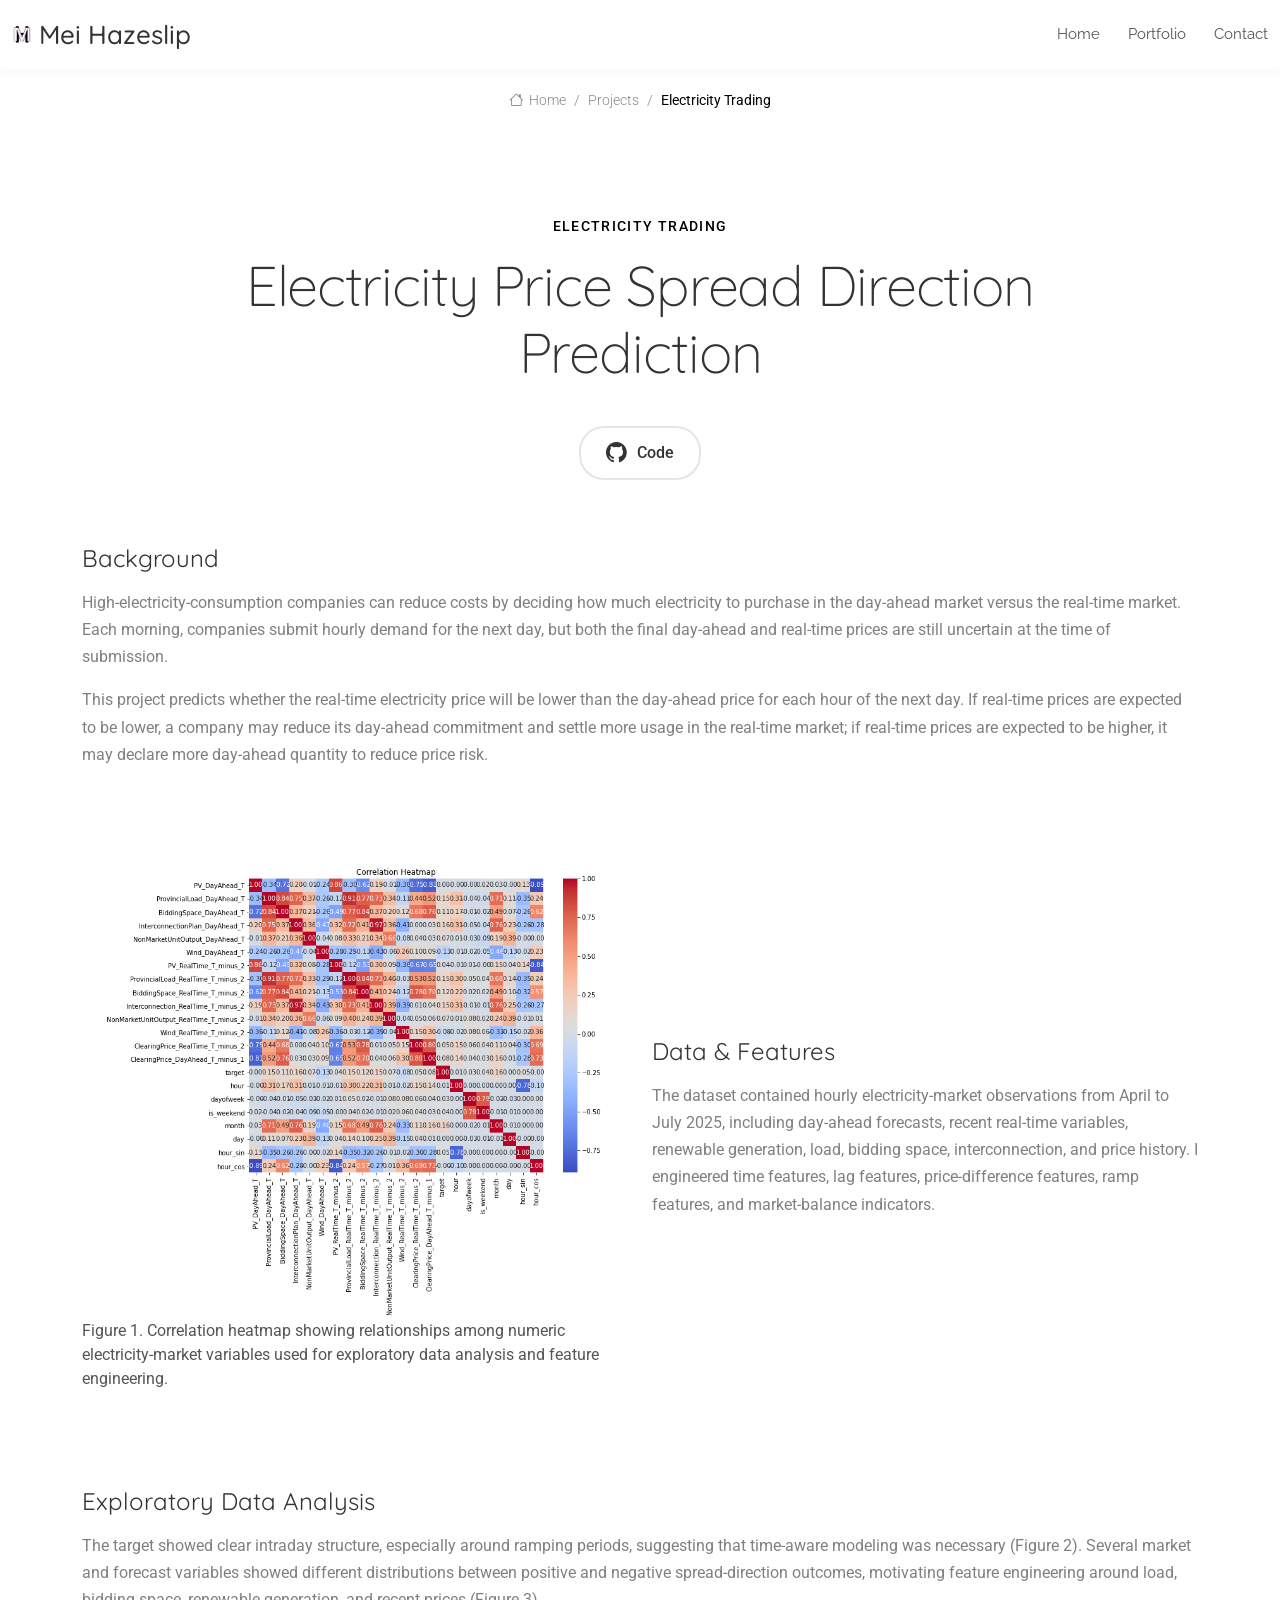
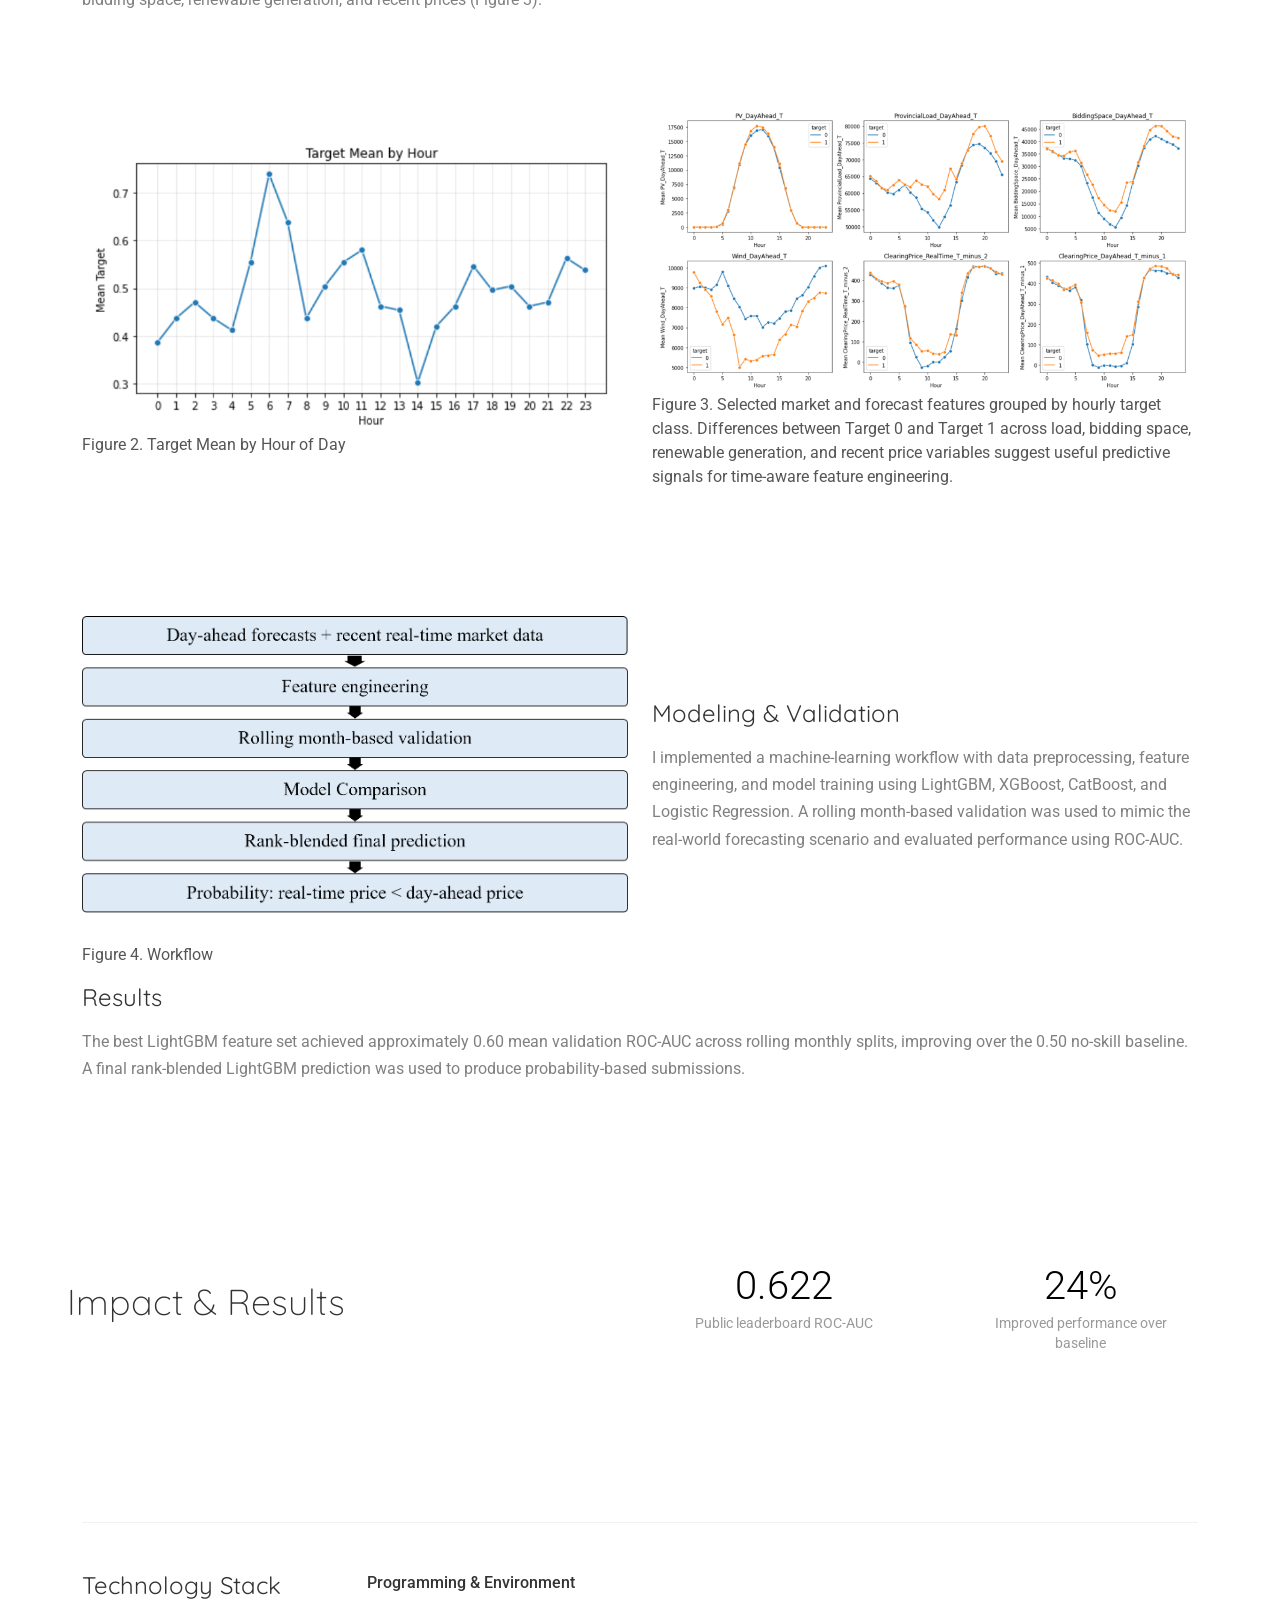
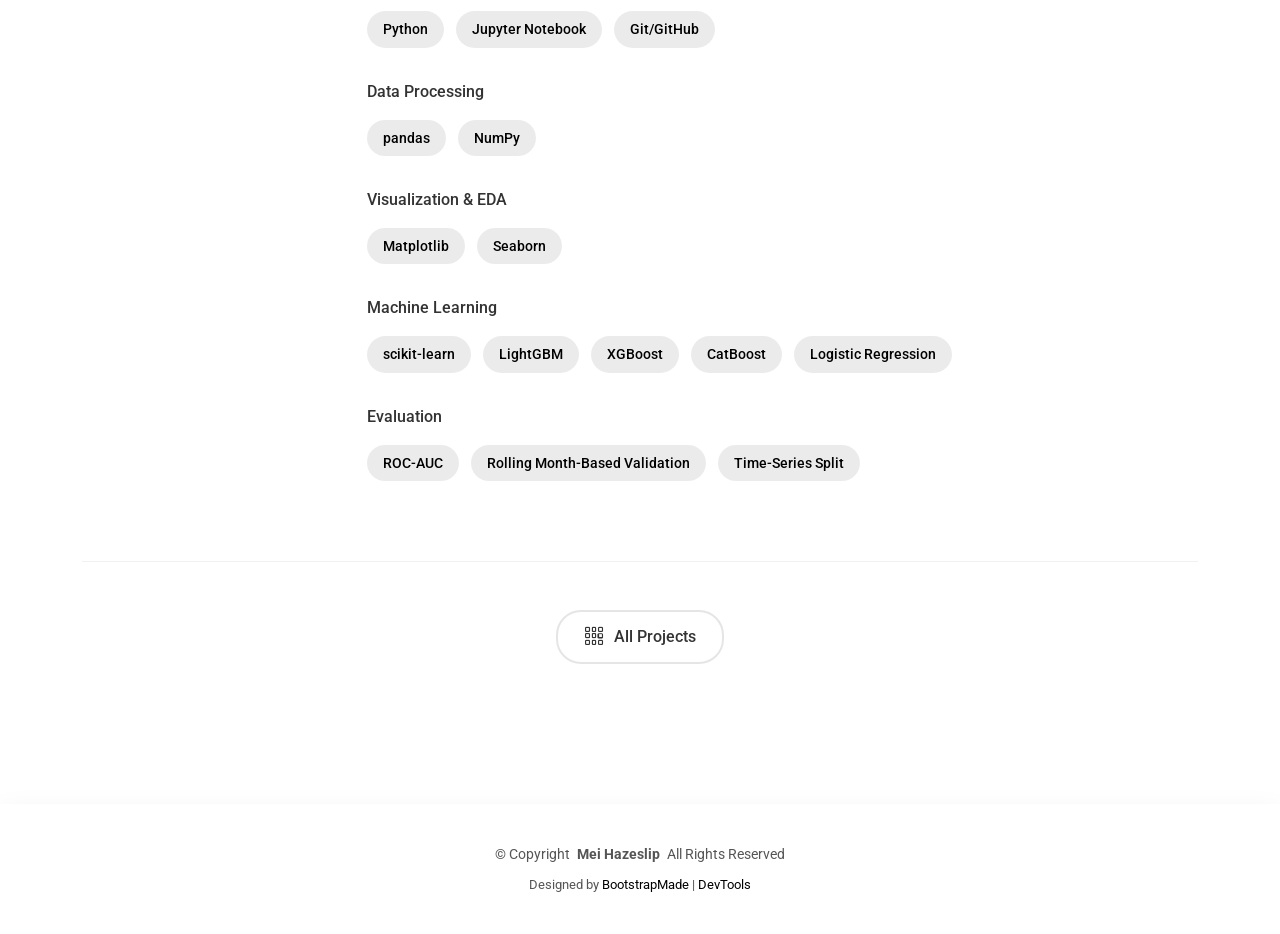
==== electricity-trading.html @ 18f5cfd8 "all projects center" ====
<!DOCTYPE html>
<html lang="en">

<head>
  <meta charset="utf-8">
  <meta content="width=device-width, initial-scale=1.0" name="viewport">
  <title>Portfolio Details - Mei Hazeslip</title>
  <meta name="description" content="">
  <meta name="keywords" content="">

  <!-- Favicons -->
  <link href="assets/img/favicon-mei.png" rel="icon">
  <link href="assets/img/favicon-mei.png" rel="apple-touch-icon">

  <!-- Fonts -->
  <link href="https://fonts.googleapis.com" rel="preconnect">
  <link href="https://fonts.gstatic.com" rel="preconnect" crossorigin>
  <link href="https://fonts.googleapis.com/css2?family=Roboto:ital,wght@0,100;0,300;0,400;0,500;0,700;0,900;1,100;1,300;1,400;1,500;1,700;1,900&family=Raleway:ital,wght@0,100;0,200;0,300;0,400;0,500;0,600;0,700;0,800;0,900;1,100;1,200;1,300;1,400;1,500;1,600;1,700;1,800;1,900&family=Quicksand:wght@300;400;500;600;700&display=swap" rel="stylesheet">

  <!-- Vendor CSS Files -->
  <link href="assets/vendor/bootstrap/css/bootstrap.min.css" rel="stylesheet">
  <link href="assets/vendor/bootstrap-icons/bootstrap-icons.css" rel="stylesheet">
  <link href="assets/vendor/aos/aos.css" rel="stylesheet">
  <link href="assets/vendor/glightbox/css/glightbox.min.css" rel="stylesheet">
  <link href="assets/vendor/swiper/swiper-bundle.min.css" rel="stylesheet">

  <!-- Main CSS File -->
  <link href="assets/css/main.css" rel="stylesheet">

  <!-- =======================================================
  * Template Name: MinimalFolio
  * Template URL: https://bootstrapmade.com/minimalfolio-bootstrap-portfolio-template/
  * Updated: Aug 05 2025 with Bootstrap v5.3.7
  * Author: BootstrapMade.com
  * License: https://bootstrapmade.com/license/
  ======================================================== -->
</head>

<body class="portfolio-details-page">
  <header id="header" class="header d-flex align-items-center">
    <div class="container-fluid position-relative d-flex align-items-center justify-content-between">

      <a href="index.html" class="logo d-flex align-items-center">
        <!-- Uncomment the line below if you also wish to use an image logo -->
        <img src="assets/img/favicon-mei.png" alt="">
        <h1 class="sitename">Mei Hazeslip</h1>
      </a>

      <nav id="navmenu" class="navmenu">
        <ul>
          <li><a href="/">Home</a></li>
          <li><a href="/#portfolio">Portfolio</a></li>
          <li><a href="/#contact">Contact</a></li>
        </ul>
        <i class="mobile-nav-toggle d-xl-none bi bi-list"></i>
      </nav>

    </div>
  </header>

  <main class="main">

    <!-- Page Title -->
    <div class="page-title">
      <div class="breadcrumbs">
        <nav aria-label="breadcrumb">
          <ol class="breadcrumb">
            <li class="breadcrumb-item"><a href="/"><i class="bi bi-house"></i> Home</a></li>
            <li class="breadcrumb-item"><a href="/#portfolio">Projects</a></li>
            <li class="breadcrumb-item active current">Electricity Trading</li>
          </ol>
        </nav>
      </div>

    </div><!-- End Page Title -->

    <!-- Portfolio Details Section -->
    <section id="portfolio-details" class="portfolio-details section">

      <div class="container" data-aos="fade-up" data-aos-delay="100">

        <div class="project-hero">
          <div class="hero-content" data-aos="fade-up">
            <div class="project-category">Electricity Trading</div>
            <h1 class="project-title">Electricity Price Spread Direction Prediction</h1>
          </div>
        </div>


        <div class="top-project-actions" data-aos="fade-up" data-aos-delay="100">
          <a href="https://github.com/mei-hazeslip/Electricity-Price-Spread-Direction-Prediction"
            class="project-button code-link"
            target="_blank"
            rel="noopener noreferrer">
            <i class="bi bi-github"></i>
            <span>Code</span>
          </a>
        </div>

        <div class="content-section">
          <div class="row">
            <div class="col-12">
              <div class="project-overview" data-aos="fade-up">
                <div class="challenge-solution background-full-width">
                  <div class="challenge-block" data-aos="fade-up" data-aos-delay="100">
                    <h3>Background</h3>
                    <p>High-electricity-consumption companies can reduce costs by deciding how much electricity to purchase in the day-ahead market versus the real-time market. Each morning, companies submit hourly demand for the next day, but both the final day-ahead and real-time prices are still uncertain at the time of submission.</p>
                    <p>This project predicts whether the real-time electricity price will be lower than the day-ahead price for each hour of the next day. If real-time prices are expected to be lower, a company may reduce its day-ahead commitment and settle more usage in the real-time market; if real-time prices are expected to be higher, it may declare more day-ahead quantity to reduce price risk.</p>
                  </div>
                </div>
              </div>
            </div>
          </div>
        </div>

        <div class="content-section data-section" data-aos="fade-up" data-aos-delay="100">
          <div class="row align-items-center">

            <div class="col-lg-6">
              <figure class="data-figure">
                <img src="assets/img/projects/electricity_correlation.png" alt="Electricity market dataset overview" class="img-fluid">
                <figcaption>
                    Figure 1. Correlation heatmap showing relationships among numeric electricity-market variables used for exploratory data analysis and feature engineering.
                </figcaption>
              </figure>
            </div>

            <div class="col-lg-6">
              <div class="data-text">
                <h3>Data & Features</h3>
                  <p>
                    The dataset contained hourly electricity-market observations from April to July 2025, including day-ahead forecasts, recent real-time variables, renewable generation, load, bidding space, interconnection, and price history. I engineered time features, lag features, price-difference features, ramp features, and market-balance indicators.
                  </p>
              </div>
            </div>
          </div>
        </div>


        <div class="content-section">
          <div class="row">
            <div class="col-12">
              <div class="project-overview" data-aos="fade-up">
                <div class="challenge-solution background-full-width">

                <div class="section-text" data-aos="fade-up" data-aos-delay="100">
                  <h3>Exploratory Data Analysis</h3>
                  <p>
                    The target showed clear intraday structure, especially around ramping periods, suggesting that time-aware modeling was necessary (Figure 2).
                    Several market and forecast variables showed different distributions between positive and negative spread-direction outcomes, motivating feature engineering around load, bidding space, renewable generation, and recent prices (Figure 3).
                  </p>
                </div>
                </div>
              </div>
            </div>
          </div>
        </div>

        <div class="content-section data-section" data-aos="fade-up" data-aos-delay="100">
          <div class="row align-items-center">
            <div class="col-lg-6">
              <figure class="data-figure">
                <img src="assets/img/projects/electricity_target-mean-by-hour.png" alt="Figure 2: Target Mean by Hour of Day" class="img-fluid">
                <figcaption>
                  Figure 2. Target Mean by Hour of Day                
                </figcaption>
              </figure>
            </div>
            <div class="col-lg-6">
              <figure class="data-figure">
                <img src="assets/img/projects/electricity_diff-feature.png" alt="Figure 3: Difference Features by Hour of Day" class="img-fluid">
                <figcaption>
                  Figure 3. Selected market and forecast features grouped by hourly target class. 
                  Differences between Target 0 and Target 1 across load, bidding space, renewable generation, and recent price variables 
                  suggest useful predictive signals for time-aware feature engineering.             
                </figcaption>
              </figure>
            </div>
          </div>
        </div>


        <div class="content-section data-section" data-aos="fade-up" data-aos-delay="100">
          <div class="row align-items-center">
            <div class="col-lg-6">
              <figure class="data-figure">
                <img src="assets/img/projects/electricity_workflow.png" alt="Figure 4: Workflow" class="img-fluid">
                <figcaption>
                  Figure 4. Workflow           
                </figcaption>
              </figure>
            </div>
            <div class="col-lg-6">
              <div class="data-text">
                <h3>Modeling & Validation</h3>
                  <p>
                    I implemented a machine-learning workflow with data preprocessing, feature engineering, and model training using LightGBM, XGBoost, CatBoost, and Logistic Regression. 
                    A rolling month-based validation was used to mimic the real-world forecasting scenario and evaluated performance using ROC-AUC.
                  </p>
            </div>
          </div>
        </div>

        <div class="content-section">
          <div class="row">
            <div class="col-12">
              <div class="project-overview" data-aos="fade-up">
                <div class="challenge-solution background-full-width">

                <div class="section-text" data-aos="fade-up" data-aos-delay="100">
                  <h3>Results</h3>
                  <p>
                    The best LightGBM feature set achieved approximately 0.60 mean validation ROC-AUC across rolling monthly splits, improving over the 0.50 no-skill baseline. A final rank-blended LightGBM prediction was used to produce probability-based submissions.
                  </p>
                </div>
                </div>
              </div>
            </div>
          </div>
        </div>
        

        
        <div class="metrics-showcase" data-aos="fade-up" data-aos-delay="100">
          <div class="row align-items-center">
            <div class="col-lg-6">
              <div class="metrics-content">
                <h3>Impact &amp; Results</h3>
              </div>
            </div>
            <div class="col-lg-6">
              <div class="metrics-grid">
                <div class="metric-item" data-aos="fade-up" data-aos-delay="200">
                  <div class="metric-number">0.622</div>
                  <div class="metric-label">Public leaderboard ROC-AUC</div>
                </div>
                <div class="metric-item" data-aos="fade-up" data-aos-delay="250">
                  <div class="metric-number">24%</div>
                  <div class="metric-label">Improved performance over baseline</div>
                </div>
              </div>
            </div>
          </div>
        </div>


        <div class="technology-stack" data-aos="fade-up" data-aos-delay="100">
          <div class="row">
            <div class="col-lg-3">
              <h3>Technology Stack</h3>
            </div>
            <div class="col-lg-9">
              <div class="tech-categories">
                <div class="tech-category" data-aos="fade-up" data-aos-delay="150">
                  <div class="category-title">Programming & Environment</div>
                  <div class="tech-list">
                    <span class="tech-item">Python</span>
                    <span class="tech-item">Jupyter Notebook</span>
                    <span class="tech-item">Git/GitHub</span>
                  </div>
                </div>
                <div class="tech-category" data-aos="fade-up" data-aos-delay="200">
                  <div class="category-title">Data Processing</div>
                  <div class="tech-list">
                    <span class="tech-item">pandas</span>
                    <span class="tech-item">NumPy</span>
                  </div>
                </div>
                <div class="tech-category" data-aos="fade-up" data-aos-delay="250">
                  <div class="category-title">Visualization & EDA</div>
                  <div class="tech-list">
                    <span class="tech-item">Matplotlib</span>
                    <span class="tech-item">Seaborn</span>
                  </div>
                </div>
                <div class="tech-category" data-aos="fade-up" data-aos-delay="250">
                  <div class="category-title">Machine Learning</div>
                  <div class="tech-list">
                    <span class="tech-item">scikit-learn</span>
                    <span class="tech-item">LightGBM</span>
                    <span class="tech-item">XGBoost</span>
                    <span class="tech-item">CatBoost</span>
                    <span class="tech-item">Logistic Regression</span>
                  </div>
                </div>
                <div class="tech-category" data-aos="fade-up" data-aos-delay="250">
                  <div class="category-title">Evaluation</div>
                  <div class="tech-list">
                    <span class="tech-item">ROC-AUC</span>
                    <span class="tech-item">Rolling Month-Based Validation</span>
                    <span class="tech-item">Time-Series Split</span>
                  </div>
                </div>
              </div>
            </div>
          </div>
        </div>

        <div class="project-footer" data-aos="fade-up" data-aos-delay="200">
          <div class="footer-navigation project-action-links">

            <a href="/#portfolio" class="project-button all-projects">
              <i class="bi bi-grid-3x3-gap"></i>
              <span>All Projects</span>
            </a>

          </div>
        </div>


    </section><!-- /Portfolio Details Section -->

  </main>

  <footer id="footer" class="footer">

    <div class="container">
      <div class="copyright text-center ">
        <p>© <span>Copyright</span> <strong class="px-1 sitename">Mei Hazeslip</strong> <span>All Rights Reserved</span></p>
      </div>
      <div class="credits">
        <!-- All the links in the footer should remain intact. -->
        <!-- You can delete the links only if you've purchased the pro version. -->
        <!-- Licensing information: https://bootstrapmade.com/license/ -->
        <!-- Purchase the pro version with working PHP/AJAX contact form: [buy-url] -->
        Designed by <a href="https://bootstrapmade.com/">BootstrapMade</a> | <a href="https://bootstrapmade.com/tools/">DevTools</a>
      </div>
    </div>

  </footer>

  <!-- Scroll Top -->
  <a href="#" id="scroll-top" class="scroll-top d-flex align-items-center justify-content-center"><i class="bi bi-arrow-up-short"></i></a>

  <!-- Preloader -->
  <div id="preloader">
    <div></div>
    <div></div>
    <div></div>
    <div></div>
  </div>

  <!-- Vendor JS Files -->
  <script src="assets/vendor/bootstrap/js/bootstrap.bundle.min.js"></script>
  <script src="assets/vendor/php-email-form/validate.js"></script>
  <script src="assets/vendor/aos/aos.js"></script>
  <script src="assets/vendor/typed.js/typed.umd.js"></script>
  <script src="assets/vendor/waypoints/noframework.waypoints.js"></script>
  <script src="assets/vendor/imagesloaded/imagesloaded.pkgd.min.js"></script>
  <script src="assets/vendor/isotope-layout/isotope.pkgd.min.js"></script>
  <script src="assets/vendor/glightbox/js/glightbox.min.js"></script>
  <script src="assets/vendor/swiper/swiper-bundle.min.js"></script>

  <!-- Main JS File -->
  <script src="assets/js/main.js"></script>

</body>

</html>
---- assets/css/main.css ----
/**
* Template Name: MinimalFolio
* Template URL: https://bootstrapmade.com/minimalfolio-bootstrap-portfolio-template/
* Updated: Aug 05 2025 with Bootstrap v5.3.7
* Author: BootstrapMade.com
* License: https://bootstrapmade.com/license/
*/

/*--------------------------------------------------------------
# Font & Color Variables
# Help: https://bootstrapmade.com/color-system/
--------------------------------------------------------------*/
/* Fonts */
:root {
  --default-font: "Roboto",  system-ui, -apple-system, "Segoe UI", Roboto, "Helvetica Neue", Arial, "Noto Sans", "Liberation Sans", sans-serif, "Apple Color Emoji", "Segoe UI Emoji", "Segoe UI Symbol", "Noto Color Emoji";
  --heading-font: "Quicksand",  sans-serif;
  --nav-font: "Raleway",  sans-serif;
}

/* Global Colors - The following color variables are used throughout the website. Updating them here will change the color scheme of the entire website */
:root { 
  --background-color: #ffffff; /* Background color for the entire website, including individual sections */
  --default-color: #555555; /* Default color used for the majority of the text content across the entire website */
  --heading-color: #333333; /* Color for headings, subheadings and title throughout the website */
  --accent-color: #000000; /* Accent color that represents your brand on the website. It's used for buttons, links, and other elements that need to stand out */
  --surface-color: #ffffff; /* The surface color is used as a background of boxed elements within sections, such as cards, icon boxes, or other elements that require a visual separation from the global background. */
  --contrast-color: #ffffff; /* Contrast color for text, ensuring readability against backgrounds of accent, heading, or default colors. */
}

/* Nav Menu Colors - The following color variables are used specifically for the navigation menu. They are separate from the global colors to allow for more customization options */
:root {
  --nav-color: #555555;  /* The default color of the main navmenu links */
  --nav-hover-color: #000000; /* Applied to main navmenu links when they are hovered over or active */
  --nav-mobile-background-color: #fafafa; /* Used as the background color for mobile navigation menu */
  --nav-dropdown-background-color: #ffffff; /* Used as the background color for dropdown items that appear when hovering over primary navigation items */
  --nav-dropdown-color: #8f8f8f; /* Used for navigation links of the dropdown items in the navigation menu. */
  --nav-dropdown-hover-color: #000000; /* Similar to --nav-hover-color, this color is applied to dropdown navigation links when they are hovered over. */
}

/* Color Presets - These classes override global colors when applied to any section or element, providing reuse of the sam color scheme. */

.light-background {
  --background-color: #fafafa;
  --surface-color: #ffffff;
}

.dark-background {
  --background-color: #060606;
  --default-color: #ffffff;
  --heading-color: #ffffff;
  --surface-color: #252525;
  --contrast-color: #ffffff;
}

/* Smooth scroll */
:root {
  scroll-behavior: smooth;
}

/*--------------------------------------------------------------
# General Styling & Shared Classes
--------------------------------------------------------------*/
body {
  color: var(--default-color);
  background-color: var(--background-color);
  font-family: var(--default-font);
}

a {
  color: var(--accent-color);
  text-decoration: none;
  transition: 0.3s;
}

a:hover {
  color: color-mix(in srgb, var(--accent-color), transparent 25%);
  text-decoration: none;
}

h1,
h2,
h3,
h4,
h5,
h6 {
  color: var(--heading-color);
  font-family: var(--heading-font);
}

/* PHP Email Form Messages
------------------------------*/
.php-email-form .error-message {
  display: none;
  background: #df1529;
  color: #ffffff;
  text-align: left;
  padding: 15px;
  margin-bottom: 24px;
  font-weight: 600;
}

.php-email-form .sent-message {
  display: none;
  color: #ffffff;
  background: #059652;
  text-align: center;
  padding: 15px;
  margin-bottom: 24px;
  font-weight: 600;
}

.php-email-form .loading {
  display: none;
  background: var(--surface-color);
  text-align: center;
  padding: 15px;
  margin-bottom: 24px;
}

.php-email-form .loading:before {
  content: "";
  display: inline-block;
  border-radius: 50%;
  width: 24px;
  height: 24px;
  margin: 0 10px -6px 0;
  border: 3px solid var(--accent-color);
  border-top-color: var(--surface-color);
  animation: php-email-form-loading 1s linear infinite;
}

@keyframes php-email-form-loading {
  0% {
    transform: rotate(0deg);
  }

  100% {
    transform: rotate(360deg);
  }
}

/*--------------------------------------------------------------
# Global Header
--------------------------------------------------------------*/
.header {
  --background-color: #ffffff;
  color: var(--default-color);
  background-color: var(--background-color);
  padding: 15px 0;
  transition: all 0.5s;
  z-index: 997;

  position: fixed !important;
  top: 0;
  left: 0;
  width: 100%;
  box-shadow: 0 2px 12px rgba(0, 0, 0, 0.04);
}


.header .logo {
  line-height: 1;
}

.header .logo img {
  max-height: 32px;
  margin-right: 8px;
}

.header .logo h1 {
  font-size: 26px;
  margin: 0;
  font-weight: 500;
  color: var(--heading-color);
}

/*--------------------------------------------------------------
# Navigation Menu
--------------------------------------------------------------*/
.header .container-fluid {
  display: flex;
  align-items: center;
  justify-content: space-between;
}

.mobile-nav-toggle {
  display: none;
}

.navmenu {
  position: static;
  width: auto;
  overflow: visible;
  margin-left: auto;
  display: flex;
  align-items: center;
}

.navmenu ul {
  display: flex;
  flex-direction: row;
  align-items: center;
  gap: 28px;
  list-style: none;
  margin: 0;
  padding: 0;
  overflow: visible;
}

.navmenu li {
  position: static;
}

.navmenu a,
.navmenu a:focus {
  color: var(--nav-color);
  padding: 8px 0;
  font-family: var(--nav-font);
  font-size: 15px;
  font-weight: 400;
  display: inline-block;
  white-space: nowrap;
  transition: 0.3s;
}

.navmenu a:hover,
.navmenu .active,
.navmenu .active:focus {
  color: var(--nav-hover-color);
}

.navmenu .dropdown ul {
  display: none;
}

.mobile-nav-active {
  overflow: visible;
}

.mobile-nav-active .navmenu {
  position: static;
  right: auto;
  background: transparent;
}

/*--------------------------------------------------------------
# Global Footer
--------------------------------------------------------------*/
.footer {
  color: var(--default-color);
  background-color: var(--background-color);
  font-size: 14px;
  padding: 40px 0;
  position: relative;
  box-shadow: 0 5px 25px rgba(0, 0, 0, 0.05);
}

.footer .copyright p {
  margin-bottom: 0;
}

.footer .social-links {
  margin-top: 20px;
}

.footer .social-links a {
  display: flex;
  align-items: center;
  justify-content: center;
  width: 40px;
  height: 40px;
  border-radius: 50%;
  border: 1px solid color-mix(in srgb, var(--default-color), transparent 50%);
  font-size: 16px;
  color: color-mix(in srgb, var(--default-color), transparent 50%);
  margin: 0 5px;
  transition: 0.3s;
}

.footer .social-links a:hover {
  color: var(--accent-color);
  border-color: var(--accent-color);
}

.footer .credits {
  margin-top: 10px;
  font-size: 13px;
  text-align: center;
}

/*--------------------------------------------------------------
# Preloader
--------------------------------------------------------------*/
#preloader {
  position: fixed;
  inset: 0;
  z-index: 9999;
  overflow: hidden;
  background-color: var(--background-color);
  transition: all 0.6s ease-out;
  width: 100%;
  height: 100vh;
  display: flex;
  align-items: center;
  justify-content: center;
}

#preloader div {
  width: 13px;
  height: 13px;
  background-color: var(--accent-color);
  border-radius: 50%;
  animation-timing-function: cubic-bezier(0, 1, 1, 0);
  position: absolute;
  left: 50%;
}

#preloader div:nth-child(1) {
  left: calc(50% + 8px);
  animation: animate-preloader-1 0.6s infinite;
}

#preloader div:nth-child(2) {
  left: calc(50% + 8px);
  animation: animate-preloader-2 0.6s infinite;
}

#preloader div:nth-child(3) {
  left: calc(50% + 32px);
  animation: animate-preloader-2 0.6s infinite;
}

#preloader div:nth-child(4) {
  left: calc(50% + 56px);
  animation: animate-preloader-3 0.6s infinite;
}

@keyframes animate-preloader-1 {
  0% {
    transform: scale(0);
  }

  100% {
    transform: scale(1);
  }
}

@keyframes animate-preloader-3 {
  0% {
    transform: scale(1);
  }

  100% {
    transform: scale(0);
  }
}

@keyframes animate-preloader-2 {
  0% {
    transform: translate(0, 0);
  }

  100% {
    transform: translate(24px, 0);
  }
}

/*--------------------------------------------------------------
# Scroll Top Button
--------------------------------------------------------------*/
.scroll-top {
  position: fixed;
  visibility: hidden;
  opacity: 0;
  right: 15px;
  bottom: 15px;
  z-index: 99999;
  background-color: var(--accent-color);
  width: 40px;
  height: 40px;
  border-radius: 4px;
  transition: all 0.4s;
}

.scroll-top i {
  font-size: 24px;
  color: var(--contrast-color);
  line-height: 0;
}

.scroll-top:hover {
  background-color: color-mix(in srgb, var(--accent-color), transparent 20%);
  color: var(--contrast-color);
}

.scroll-top.active {
  visibility: visible;
  opacity: 1;
}

/*--------------------------------------------------------------
# Disable aos animation delay on mobile devices
--------------------------------------------------------------*/
@media screen and (max-width: 768px) {
  [data-aos-delay] {
    transition-delay: 0 !important;
  }
}

/*--------------------------------------------------------------
# Global Page Titles & Breadcrumbs
--------------------------------------------------------------*/
.page-title {
  text-align: center;
  padding: 20px 0;
}

.page-title .breadcrumbs {
  margin-bottom: 1.5rem;
}

.page-title .breadcrumbs .breadcrumb {
  justify-content: center;
  margin: 0;
  padding: 0;
  background: none;
}

.page-title .breadcrumbs .breadcrumb .breadcrumb-item {
  font-size: 0.9rem;
  color: color-mix(in srgb, var(--default-color), transparent 30%);
}

.page-title .breadcrumbs .breadcrumb .breadcrumb-item.active {
  color: var(--accent-color);
}

.page-title .breadcrumbs .breadcrumb .breadcrumb-item a {
  color: inherit;
  text-decoration: none;
  transition: color 0.3s ease;
  font-weight: 300;
}

.page-title .breadcrumbs .breadcrumb .breadcrumb-item a:hover {
  color: var(--accent-color);
}

.page-title .breadcrumbs .breadcrumb .breadcrumb-item a i {
  font-size: 0.9rem;
  margin-right: 0.2rem;
}

.page-title .breadcrumbs .breadcrumb .breadcrumb-item+.breadcrumb-item::before {
  color: color-mix(in srgb, var(--default-color), transparent 50%);
}

.page-title .title-wrapper {
  max-width: 800px;
  margin: 0 auto;
  padding: 1rem 0;
}

.page-title .title-wrapper h1 {
  font-size: 2.5rem;
  margin-bottom: 1rem;
  font-weight: 400;
  color: var(--heading-color);
}

.page-title .title-wrapper p {
  font-size: 1.1rem;
  color: color-mix(in srgb, var(--default-color), transparent 20%);
  margin: 0;
  line-height: 1.6;
}

@media (max-width: 768px) {
  .page-title .title-wrapper h1 {
    font-size: 2rem;
  }

  .page-title .title-wrapper p {
    font-size: 1rem;
  }
}

@media (max-width: 576px) {
  .page-title .title-wrapper h1 {
    font-size: 1.75rem;
  }
}

/*--------------------------------------------------------------
# Global Sections
--------------------------------------------------------------*/
section,
.section {
  color: var(--default-color);
  background-color: var(--background-color);
  padding: 60px 0;
  overflow: clip;
}

/*--------------------------------------------------------------
# Global Section Titles
--------------------------------------------------------------*/
.section-title {
  text-align: center;
  padding-bottom: 60px;
  position: relative;
}

.section-title h2 {
  font-size: 32px;
  font-weight: 400;
  margin-bottom: 15px;
}

.section-title p {
  margin-bottom: 0;
  font-size: 14px;
  font-weight: 300;
}

/*--------------------------------------------------------------
# Hero Section
--------------------------------------------------------------*/
.hero {
  padding-top: 60px;
  min-height: 100vh;
  display: flex;
  align-items: center;
  padding-bottom: 120px;
  /* Typographic system for hero */
  /* CTAs */
  /* Meta row */
  /* Portrait block */
  /* Gentle section visual calm */
  /* Spacing rhythm */
  /* Subtle parallax simulation for large screens */
  /* Responsive refinements */
}

.hero .intro .eyebrow .dot {
  width: 8px;
  height: 8px;
  border-radius: 50%;
  background: var(--accent-color);
  flex: 0 0 auto;
}

.hero .intro .eyebrow .text {
  font-family: var(--nav-font);
  font-size: 14px;
  letter-spacing: 0.12em;
  text-transform: uppercase;
  color: color-mix(in srgb, var(--default-color), transparent 30%);
}

.hero .intro .display-heading {
  font-family: var(--heading-font);
  font-weight: 300;
  font-size: clamp(36px, 5vw, 56px);
  line-height: 1.15;
  letter-spacing: -0.02em;
  margin-bottom: 10px;
}

.hero .intro .lead {
  font-size: 18px;
  line-height: 1.8;
  color: color-mix(in srgb, var(--default-color), transparent 10%);
  max-width: 58ch;
}

.hero .btn-ghost {
  --_border: color-mix(in srgb, var(--default-color), transparent 80%);
  --_hover: color-mix(in srgb, var(--accent-color), transparent 85%);
  border: 1px solid var(--_border);
  color: var(--default-color);
  background-color: var(--surface-color);
  padding: 10px 18px;
  border-radius: 8px;
  transition: all 0.3s ease-in-out;
}

.hero .btn-ghost:hover,
.hero .btn-ghost:focus {
  border-color: var(--accent-color);
  color: var(--accent-color);
  box-shadow: 0 6px 20px color-mix(in srgb, var(--accent-color), transparent 90%);
  outline: none;
}

.hero .btn-ghost:active {
  transform: translateY(1px);
}

.hero .link-underline {
  position: relative;
  color: var(--accent-color);
  font-weight: 400;
  padding-bottom: 2px;
  transition: color 0.3s ease-in-out;
}

.hero .link-underline:after {
  content: "";
  position: absolute;
  left: 0;
  bottom: -2px;
  width: 100%;
  height: 1px;
  background: color-mix(in srgb, var(--accent-color), transparent 40%);
  transform: scaleX(0.6);
  transform-origin: left;
  transition: transform 0.3s ease-in-out, background 0.3s ease-in-out;
}

.hero .link-underline:hover,
.hero .link-underline:focus {
  color: color-mix(in srgb, var(--accent-color), transparent 10%);
  outline: none;
  border-radius: 4px;
}

.hero .link-underline:hover:after,
.hero .link-underline:focus:after {
  transform: scaleX(1);
  background: var(--accent-color);
}

.hero .meta .meta-item {
  color: color-mix(in srgb, var(--default-color), transparent 20%);
}

.hero .meta .meta-item i {
  color: var(--accent-color);
}

.hero .portrait-wrap .portrait-img {
  width: 100%;
  height: auto;
  border-radius: 10px;
  display: block;
  box-shadow: 0 20px 60px color-mix(in srgb, var(--default-color), transparent 90%);
  transform: translateZ(0);
  transition: transform 0.4s ease-in-out, box-shadow 0.4s ease-in-out;
}

.hero .portrait-wrap:hover .portrait-img {
  transform: scale(1.015);
  box-shadow: 0 28px 80px color-mix(in srgb, var(--accent-color), transparent 90%);
}

.hero .portrait-wrap .badge.note {
  position: absolute;
  right: 12px;
  bottom: 12px;
  display: inline-flex;
  align-items: center;
  gap: 8px;
  padding: 8px 12px;
  border-radius: 999px;
  background: color-mix(in srgb, var(--accent-color), var(--surface-color) 85%);
  color: var(--default-color);
  font-size: 13px;
  backdrop-filter: blur(6px);
  box-shadow: 0 10px 30px color-mix(in srgb, var(--accent-color), transparent 88%);
}

.hero .portrait-wrap .badge.note i {
  color: var(--accent-color);
}

section .hero {
  background: var(--background-color);
}

.hero .cta-group {
  gap: 16px;
}

@media (min-width: 992px) {
  .hero .portrait-wrap {
    will-change: transform;
  }
}

@media (max-width: 992px) {
  .hero .intro .lead {
    font-size: 17px;
  }

  .hero .portrait-wrap .badge.note {
    transform: scale(0.95);
  }
}

@media (max-width: 576px) {
  .hero .intro .display-heading {
    font-size: 34px;
  }

  .hero .cta-group {
    flex-direction: column;
    align-items: flex-start;
  }
}

/*--------------------------------------------------------------
# About Section
--------------------------------------------------------------*/
.about {
  /* Layout rhythm */
  --maxw: 1200px;
  --space-1: 16px;
  --space-2: 24px;
  --space-3: 40px;
  --space-4: 64px;
  --radius-s: 6px;
  --shadow-soft: 0 10px 30px color-mix(in srgb, var(--default-color), transparent 92%);
}

.about .container {
  max-width: var(--maxw);
}

.about .intro-wrap {
  margin-bottom: var(--space-4);
}

.about .intro-content .eyebrow {
  display: inline-block;
  letter-spacing: 0.12em;
  text-transform: uppercase;
  font-size: 12px;
  color: color-mix(in srgb, var(--default-color), transparent 40%);
  margin-bottom: var(--space-1);
}

.about .intro-content .headline {
  font-family: var(--heading-font);
  font-weight: 300;
  line-height: 1.2;
  font-size: clamp(28px, 4vw, 44px);
  margin: 0 0 var(--space-2) 0;
}

.about .intro-content .lead {
  font-size: 18px;
  line-height: 1.8;
  color: color-mix(in srgb, var(--default-color), transparent 10%);
  margin-bottom: var(--space-2);
}

.about .intro-content p {
  line-height: 1.8;
  margin-bottom: var(--space-2);
  color: color-mix(in srgb, var(--default-color), transparent 5%);
}

.about .intro-content .cta-group {
  display: flex;
  gap: var(--space-2);
  align-items: center;
  margin-top: var(--space-2);
}

.about .intro-content .cta-group .btn-ghost {
  display: inline-flex;
  align-items: center;
  gap: 8px;
  padding: 12px 18px;
  border-radius: var(--radius-s);
  color: var(--accent-color);
  background: color-mix(in srgb, var(--accent-color), transparent 92%);
  border: 1px solid color-mix(in srgb, var(--accent-color), transparent 70%);
  transition: 0.3s ease-in-out;
}

.about .intro-content .cta-group .btn-ghost:hover,
.about .intro-content .cta-group .btn-ghost:focus {
  color: var(--contrast-color);
  background: var(--accent-color);
  border-color: var(--accent-color);
  outline: none;
  box-shadow: 0 0 0 3px color-mix(in srgb, var(--accent-color), transparent 70%);
}

.about .intro-content .cta-group .link-underline {
  display: inline-flex;
  align-items: center;
  gap: 8px;
  position: relative;
  color: var(--accent-color);
  padding-bottom: 4px;
  transition: 0.3s ease-in-out;
}

.about .intro-content .cta-group .link-underline::after {
  content: "";
  position: absolute;
  left: 0;
  right: 0;
  bottom: 0;
  height: 1px;
  background: color-mix(in srgb, var(--accent-color), transparent 40%);
  transform: scaleX(0.4);
  transform-origin: left;
  transition: 0.3s ease-in-out;
}

.about .intro-content .cta-group .link-underline:hover,
.about .intro-content .cta-group .link-underline:focus {
  color: color-mix(in srgb, var(--accent-color), transparent 10%);
  outline: none;
}

.about .intro-content .cta-group .link-underline:hover::after,
.about .intro-content .cta-group .link-underline:focus::after {
  transform: scaleX(1);
}

.about .profile-figure {
  margin: 0;
}

.about .profile-figure .profile-photo {
  width: 88%;
  max-width: 440px;
  border-radius: 18px;
  box-shadow: var(--shadow-soft);
  transform: translateY(0);
  transition: transform 0.3s ease-in-out;
}

.about .profile-figure .profile-caption {
  margin-top: var(--space-2);
  display: flex;
  align-items: center;
  gap: var(--space-2);
}

.about .profile-figure .profile-caption .signature {
  max-width: 160px;
  filter: grayscale(100%);
  opacity: 0.85;
}

.about .profile-figure .profile-caption .meta {
  font-size: 14px;
  color: color-mix(in srgb, var(--default-color), transparent 20%);
}

.about .profile-figure .profile-caption .meta .funfact {
  font-size: 13px;
  margin-top: 4px;
  color: color-mix(in srgb, var(--default-color), transparent 35%);
}

.about .profile-figure:hover .profile-photo {
  transform: translateY(-4px);
}

.about .skills-wrap {
  margin-top: var(--space-4);
  margin-bottom: var(--space-4);
}

.about .skills-wrap .skill-item {
  padding: var(--space-2);
  border-radius: var(--radius-s);
  transition: 0.3s ease-in-out;
  background: color-mix(in srgb, var(--surface-color), var(--accent-color) 2%);
  border: 1px solid color-mix(in srgb, var(--default-color), transparent 88%);
  height: 100%;
}

.about .skills-wrap .skill-item i {
  font-size: 24px;
  color: var(--accent-color);
  margin-bottom: var(--space-1);
  display: inline-block;
}

.about .skills-wrap .skill-item h3 {
  font-size: 16px;
  margin-bottom: 6px;
  font-weight: 500;
}

.about .skills-wrap .skill-item p {
  margin: 0;
  font-size: 14px;
  color: color-mix(in srgb, var(--default-color), transparent 25%);
}

.about .skills-wrap .skill-item:hover {
  transform: translateY(-3px);
  border-color: color-mix(in srgb, var(--accent-color), transparent 60%);
  box-shadow: var(--shadow-soft);
}

.about .journey-wrap {
  margin-bottom: var(--space-4);
}

.about .journey-wrap .timeline-item {
  position: relative;
  padding-left: 26px;
}

.about .journey-wrap .timeline-item time {
  display: inline-block;
  font-size: 12px;
  letter-spacing: 0.08em;
  text-transform: uppercase;
  color: color-mix(in srgb, var(--default-color), transparent 45%);
  margin-bottom: 6px;
}

.about .journey-wrap .timeline-item h4 {
  font-size: 18px;
  font-weight: 400;
  margin: 0 0 6px;
}

.about .journey-wrap .timeline-item p {
  font-size: 14px;
  color: color-mix(in srgb, var(--default-color), transparent 25%);
  margin: 0;
}

.about .journey-wrap .timeline-item .dot {
  position: absolute;
  left: 0;
  top: 4px;
  width: 10px;
  height: 10px;
  border-radius: 50%;
  background: var(--accent-color);
  box-shadow: 0 0 0 6px color-mix(in srgb, var(--accent-color), transparent 80%);
}

.about .personal-quote {
  margin: var(--space-3) 0 var(--space-4);
  padding: var(--space-2) 0;
  text-align: center;
}

.about .personal-quote p {
  font-family: var(--heading-font);
  font-weight: 300;
  font-size: clamp(20px, 3vw, 28px);
  line-height: 1.5;
  color: color-mix(in srgb, var(--default-color), transparent 5%);
  margin: 0 auto;
  max-width: 800px;
}

.about .facts-wrap .fact-pill {
  display: flex;
  align-items: center;
  justify-content: center;
  gap: 10px;
  padding: 10px 14px;
  border-radius: 999px;
  border: 1px solid color-mix(in srgb, var(--default-color), transparent 85%);
  background: var(--surface-color);
  color: color-mix(in srgb, var(--default-color), transparent 10%);
  transition: 0.3s ease-in-out;
}

.about .facts-wrap .fact-pill i {
  color: var(--accent-color);
}

.about .facts-wrap .fact-pill span {
  font-size: 14px;
}

.about .facts-wrap .fact-pill:hover {
  transform: translateY(-2px);
  border-color: color-mix(in srgb, var(--accent-color), transparent 60%);
  box-shadow: var(--shadow-soft);
}

.about .facts-wrap .fact-pill:focus-within {
  box-shadow: 0 0 0 3px color-mix(in srgb, var(--accent-color), transparent 70%);
}

@media (max-width: 992px) {
  .about .profile-figure {
    text-align: center !important;
  }

  .about .profile-figure .profile-photo {
    width: 72%;
  }

  .about .intro-content .cta-group {
    flex-wrap: wrap;
  }
}

@media (max-width: 576px) {
  .about .profile-figure .profile-photo {
    width: 100%;
  }

  .about .skills-wrap {
    margin-top: var(--space-3);
  }
}

/*--------------------------------------------------------------
# Skills Section
--------------------------------------------------------------*/
.skills {
  padding-top: 60px;
  padding-bottom: 60px;
  /* Design tokens for this section */
  --radius: 8px;
  --muted: color-mix(in srgb, var(--default-color), transparent 65%);
  --soft-border: color-mix(in srgb, var(--default-color), transparent 85%);
  --soft-shadow: 0 8px 24px color-mix(in srgb, var(--default-color), transparent 94%);
  --accent-soft: color-mix(in srgb, var(--accent-color), var(--background-color) 85%);
  /* Focus styles for accessibility */
  /* Subtle divider behavior via spacing rhythm */
  /* Swiper compatibility snippet (kept global for any future slider inside) */
  /* Responsive tweaks */
}

.skills .skill-block {
  padding: 22px 6px 6px 6px;
  border-radius: var(--radius);
  transition: transform 0.3s ease-in-out, box-shadow 0.3s ease-in-out;
  position: relative;
}

.skills .skill-block:hover {
  transform: translateY(-2px);
}

.skills .skill-block header .skill-title {
  font-size: 18px;
  font-weight: 400;
  margin: 0;
}

.skills .skill-block header .skill-badge {
  font-size: 12px;
  padding: 4px 10px;
  border-radius: 999px;
  color: var(--accent-color);
  background: color-mix(in srgb, var(--accent-color), transparent 92%);
  border: 1px solid color-mix(in srgb, var(--accent-color), transparent 80%);
}

.skills .skill-block .skill-desc {
  color: var(--muted);
  font-size: 15px;
  line-height: 1.8;
  margin-bottom: 14px;
}

.skills .skill-block .progress.slim {
  height: 6px;
  background-color: color-mix(in srgb, var(--default-color), transparent 90%);
  border-radius: 999px;
  overflow: hidden;
}

.skills .skill-block .progress.slim .progress-bar {
  width: 0%;
  background: linear-gradient(90deg, var(--accent-color), color-mix(in srgb, var(--accent-color), transparent 20%));
  transition: width 0.6s ease-in-out;
}

.skills .soft-card {
  background: var(--surface-color);
  border: 1px solid var(--soft-border);
  box-shadow: var(--soft-shadow);
}

.skills .soft-card .mini-head {
  font-weight: 400;
  letter-spacing: 0.3px;
  font-size: 16px;
  color: var(--heading-color);
  margin-bottom: 10px;
}

.skills .soft-card .tool-list li {
  padding: 8px 0;
  border-bottom: 1px dashed color-mix(in srgb, var(--default-color), transparent 88%);
}

.skills .soft-card .tool-list li:last-child {
  border-bottom: 0;
}

.skills .soft-card .tool-list li i {
  color: var(--accent-color);
  font-size: 18px;
  line-height: 1;
}

.skills .soft-card .tool-list li span {
  color: var(--default-color);
}

.skills .note {
  color: var(--muted);
  font-size: 16px;
  line-height: 1.8;
}

.skills a:focus-visible,
.skills button:focus-visible,
.skills .skill-block:focus-visible,
.skills .soft-card:focus-visible {
  outline: 2px solid var(--accent-color);
  outline-offset: 3px;
  border-radius: calc(var(--radius) - 2px);
}

.skills .alt-grid {
  margin-top: 60px;
}

.skills .swiper-wrapper {
  height: auto !important;
}

@media (max-width: 992px) {
  .skills .intro-wrap .headline {
    font-size: clamp(26px, 4.2vw, 36px);
  }
}

@media (max-width: 768px) {
  .skills .soft-card {
    padding: 24px !important;
  }

  .skills .skill-block {
    padding-top: 18px;
  }
}

/*--------------------------------------------------------------
# Resume Section
--------------------------------------------------------------*/
.resume .resume-navigation {
  gap: 4rem;
  margin-bottom: 5rem;
  padding: 2rem 0;
  border-bottom: 1px solid color-mix(in srgb, var(--default-color), transparent 90%);
  border: none;
}

@media (max-width: 992px) {
  .resume .resume-navigation {
    padding: 0;
  }
}

.resume .resume-navigation .nav-item .nav-link {
  background: none;
  border: none;
  display: flex;
  align-items: center;
  gap: 1rem;
  cursor: pointer;
  padding: 1rem 1.5rem;
  border-radius: 0;
  transition: all 0.3s ease;
  position: relative;
  color: var(--default-color);
}

.resume .resume-navigation .nav-item .nav-link .nav-number {
  font-size: 0.875rem;
  font-weight: 300;
  color: color-mix(in srgb, var(--default-color), transparent 50%);
  transition: color 0.3s ease;
}

.resume .resume-navigation .nav-item .nav-link .nav-label {
  font-size: 1rem;
  font-weight: 400;
  color: var(--default-color);
  transition: color 0.3s ease;
}

.resume .resume-navigation .nav-item .nav-link::after {
  content: "";
  position: absolute;
  bottom: -2rem;
  left: 50%;
  transform: translateX(-50%) scaleX(0);
  width: 100%;
  height: 2px;
  background: var(--accent-color);
  transition: transform 0.3s ease;
}

.resume .resume-navigation .nav-item .nav-link:hover,
.resume .resume-navigation .nav-item .nav-link.active {
  background: none;
  border: none;
  box-shadow: none;
}

.resume .resume-navigation .nav-item .nav-link:hover .nav-number,
.resume .resume-navigation .nav-item .nav-link.active .nav-number {
  color: var(--accent-color);
}

.resume .resume-navigation .nav-item .nav-link:hover .nav-label,
.resume .resume-navigation .nav-item .nav-link.active .nav-label {
  color: var(--accent-color);
}

.resume .resume-navigation .nav-item .nav-link:hover::after,
.resume .resume-navigation .nav-item .nav-link.active::after {
  transform: translateX(-50%) scaleX(1);
}

.resume .resume-navigation .nav-item .nav-link:focus {
  outline: none;
  box-shadow: none;
}

@media (max-width: 992px) {
  .resume .resume-navigation .nav-item .nav-link::after {
    display: none;
  }
}

.resume .resume-content .tab-pane {
  min-height: 400px;
}

.resume .resume-content .section-intro {
  text-align: center;
  max-width: 600px;
  margin: 0 auto 4rem;
}

.resume .resume-content .section-intro h2 {
  font-size: 2.25rem;
  font-weight: 300;
  margin-bottom: 1.5rem;
  letter-spacing: -0.02em;
}

.resume .resume-content .section-intro p {
  font-size: 1.125rem;
  line-height: 1.7;
  color: color-mix(in srgb, var(--default-color), transparent 30%);
  font-weight: 300;
}

.resume .experience-grid {
  max-width: 800px;
  margin: 0 auto;
}

.resume .experience-grid .experience-item {
  padding: 2.5rem 0;
  border-bottom: 1px solid color-mix(in srgb, var(--default-color), transparent 92%);
}

.resume .experience-grid .experience-item:last-child {
  border-bottom: none;
}

.resume .experience-grid .experience-item .item-header {
  display: flex;
  justify-content: space-between;
  align-items: flex-start;
  margin-bottom: 1.5rem;
}

.resume .experience-grid .experience-item .item-header .position-info h3 {
  font-size: 1.375rem;
  font-weight: 400;
  margin-bottom: 0.5rem;
  line-height: 1.3;
}

.resume .experience-grid .experience-item .item-header .position-info .company {
  font-size: 1rem;
  color: var(--accent-color);
  font-weight: 400;
}

.resume .experience-grid .experience-item .item-header .period {
  font-size: 0.9rem;
  color: color-mix(in srgb, var(--default-color), transparent 40%);
  font-weight: 300;
  white-space: nowrap;
  margin-left: 2rem;
}

.resume .experience-grid .experience-item .item-content p {
  font-size: 1rem;
  line-height: 1.7;
  color: color-mix(in srgb, var(--default-color), transparent 25%);
  margin: 0;
  font-weight: 300;
}

.resume .education-list {
  max-width: 700px;
  margin: 0 auto;
}

.resume .education-list .education-entry {
  display: flex;
  gap: 3rem;
  padding: 2rem 0;
  border-bottom: 1px solid color-mix(in srgb, var(--default-color), transparent 92%);
}

.resume .education-list .education-entry:last-child {
  border-bottom: none;
}

.resume .education-list .education-entry .degree-year {
  flex-shrink: 0;
  font-size: 1.125rem;
  font-weight: 400;
  color: var(--accent-color);
  width: 80px;
}

.resume .education-list .education-entry .degree-details {
  flex: 1;
}

.resume .education-list .education-entry .degree-details h3 {
  font-size: 1.25rem;
  font-weight: 400;
  margin-bottom: 0.5rem;
  line-height: 1.3;
}

.resume .education-list .education-entry .degree-details .institution {
  font-size: 1rem;
  color: color-mix(in srgb, var(--default-color), transparent 30%);
  margin-bottom: 1rem;
  font-weight: 300;
}

.resume .education-list .education-entry .degree-details p {
  font-size: 0.95rem;
  line-height: 1.6;
  color: color-mix(in srgb, var(--default-color), transparent 35%);
  margin: 0;
  font-weight: 300;
}

.resume .skills-categories {
  max-width: 800px;
  margin: 0 auto;
}

.resume .skills-categories .skill-category {
  margin-bottom: 3rem;
}

.resume .skills-categories .skill-category:last-child {
  margin-bottom: 0;
}

.resume .skills-categories .skill-category h3 {
  font-size: 1.25rem;
  font-weight: 400;
  margin-bottom: 1.5rem;
  text-align: center;
}

.resume .skills-categories .skill-category .skill-tags {
  display: flex;
  flex-wrap: wrap;
  gap: 1rem;
  justify-content: center;
}

.resume .skills-categories .skill-category .skill-tags .skill-tag {
  background: var(--surface-color);
  border: 1px solid color-mix(in srgb, var(--default-color), transparent 85%);
  padding: 0.75rem 1.5rem;
  font-size: 0.9rem;
  font-weight: 300;
  color: var(--default-color);
  border-radius: 0;
  transition: all 0.3s ease;
}

.resume .skills-categories .skill-category .skill-tags .skill-tag:hover {
  border-color: var(--accent-color);
  color: var(--accent-color);
}

@media (max-width: 992px) {
  .resume .resume-navigation {
    gap: 2rem;
    margin-bottom: 3rem;
  }

  .resume .resume-navigation .nav-item .nav-link {
    padding: 0.75rem 1rem;
  }

  .resume .resume-navigation .nav-item .nav-link .nav-label {
    font-size: 0.9rem;
  }

  .resume .section-intro {
    margin-bottom: 3rem;
  }

  .resume .section-intro h2 {
    font-size: 1.875rem;
  }

  .resume .section-intro p {
    font-size: 1rem;
  }

  .resume .experience-grid .experience-item .item-header {
    flex-direction: column;
    gap: 1rem;
  }

  .resume .experience-grid .experience-item .item-header .period {
    margin-left: 0;
  }

  .resume .education-list .education-entry {
    gap: 2rem;
  }

  .resume .education-list .education-entry .degree-year {
    width: 60px;
  }
}

@media (max-width: 768px) {
  .resume .resume-navigation {
    flex-direction: column;
    gap: 1rem;
    align-items: center;
  }

  .resume .resume-navigation .nav-item {
    width: 100%;
  }

  .resume .resume-navigation .nav-item .nav-link {
    justify-content: center;
    width: 100%;
  }

  .resume .education-list .education-entry {
    flex-direction: column;
    gap: 0.5rem;
  }

  .resume .skills-categories .skill-category .skill-tags {
    gap: 0.75rem;
  }

  .resume .skills-categories .skill-category .skill-tags .skill-tag {
    padding: 0.6rem 1.2rem;
    font-size: 0.85rem;
  }
}

@media (max-width: 576px) {
  .resume .section-intro h2 {
    font-size: 1.625rem;
  }

  .resume .experience-grid .experience-item {
    padding: 2rem 0;
  }

  .resume .experience-grid .experience-item .item-header .position-info h3 {
    font-size: 1.25rem;
  }

  .resume .skills-categories .skill-category .skill-tags .skill-tag {
    padding: 0.5rem 1rem;
    font-size: 0.8rem;
  }

  .resume .resume-navigation .nav-item .nav-link {
    padding: 0.5rem 1rem;
    gap: 0.5rem;
  }

  .resume .resume-navigation .nav-item .nav-link .nav-number {
    font-size: 0.75rem;
  }

  .resume .resume-navigation .nav-item .nav-link .nav-label {
    font-size: 0.85rem;
  }
}

/*--------------------------------------------------------------
# Portfolio Section
--------------------------------------------------------------*/
.portfolio .portfolio-filters-wrapper {
  text-align: center;
  margin-bottom: 80px;
}

.portfolio .portfolio-filters {
  display: inline-flex;
  align-items: center;
  gap: 40px;
  padding: 0;
  margin: 0;
  list-style: none;
  position: relative;
}

.portfolio .portfolio-filters::after {
  content: "";
  position: absolute;
  bottom: -8px;
  left: 0;
  width: 100%;
  height: 1px;
  background: color-mix(in srgb, var(--default-color), transparent 90%);
}

.portfolio .portfolio-filters li {
  position: relative;
  cursor: pointer;
  padding: 12px 0;
  font-size: 15px;
  font-weight: 400;
  color: color-mix(in srgb, var(--default-color), transparent 30%);
  transition: all 0.4s ease-out;
  letter-spacing: 0.5px;
}

.portfolio .portfolio-filters li::after {
  content: "";
  position: absolute;
  bottom: -8px;
  left: 50%;
  width: 0;
  height: 2px;
  background: var(--accent-color);
  transition: all 0.4s ease-out;
  transform: translateX(-50%);
}

.portfolio .portfolio-filters li:hover {
  color: var(--default-color);
}

.portfolio .portfolio-filters li.filter-active {
  color: var(--default-color);
}

.portfolio .portfolio-filters li.filter-active::after {
  width: 100%;
}

@media (max-width: 768px) {
  .portfolio .portfolio-filters {
    flex-wrap: wrap;
    gap: 20px;
    justify-content: center;
  }
}

.portfolio .portfolio-card {
  background: var(--surface-color);
  transition: all 0.4s ease-out;
  overflow: hidden;
}

.portfolio .portfolio-card:hover {
  transform: translateY(-8px);
}

.portfolio .portfolio-card:hover .image-container img {
  transform: scale(1.05);
}

.portfolio .portfolio-card:hover .overlay {
  opacity: 1;
  visibility: visible;
}

.portfolio .portfolio-card:hover .content h3 {
  color: var(--accent-color);
}

.portfolio .image-container {
  position: relative;
  overflow: hidden;
  aspect-ratio: 4/3;
  border-radius: 8px;
}

.portfolio .image-container img {
  width: 100%;
  height: 100%;
  object-fit: cover;
  transition: transform 0.6s ease-out;
}

.portfolio .image-container .overlay {
  position: absolute;
  top: 0;
  left: 0;
  right: 0;
  bottom: 0;
  background: color-mix(in srgb, var(--accent-color), transparent 50%);
  display: flex;
  align-items: center;
  justify-content: center;
  opacity: 0;
  visibility: hidden;
  transition: all 0.4s ease-out;
  backdrop-filter: blur(2px);
}

.portfolio .image-container .overlay-content {
  display: flex;
  gap: 20px;
  transform: translateY(20px);
  transition: transform 0.4s ease-out 0.1s;
}

.portfolio-card:hover .portfolio .image-container .overlay-content {
  transform: translateY(0);
}

.portfolio .image-container .overlay-content a {
  width: 50px;
  height: 50px;
  background: var(--surface-color);
  color: var(--heading-color);
  display: flex;
  align-items: center;
  justify-content: center;
  border-radius: 50%;
  transition: all 0.3s ease;
  font-size: 18px;
}

.portfolio .image-container .overlay-content a:hover {
  background: var(--accent-color);
  color: var(--contrast-color);
  transform: scale(1.1);
}

.portfolio .content {
  padding: 30px 0;
  text-align: center;
}

.portfolio .content h3 {
  font-size: 20px;
  font-weight: 400;
  margin-bottom: 8px;
  transition: color 0.3s ease;
  letter-spacing: 0.5px;
}

.portfolio .content p {
  color: color-mix(in srgb, var(--default-color), transparent 40%);
  font-size: 14px;
  line-height: 1.6;
  margin: 0;
  letter-spacing: 0.3px;
}

@media (min-width: 992px) {
  .portfolio .portfolio-grid {
    grid-template-columns: repeat(3, 1fr);
  }
}

@media (min-width: 1200px) {
  .portfolio .portfolio-grid {
    grid-template-columns: repeat(4, 1fr);
    gap: 50px;
  }
}

/*--------------------------------------------------------------
# Testimonials Section
--------------------------------------------------------------*/
.testimonials p {
  line-height: 1.7;
  color: var(--default-color);
}

.testimonials .testimonial {
  max-width: 500px;
  text-align: center;
  margin-bottom: 30px;
}

.testimonials .testimonial .name {
  font-size: 18px;
  color: var(--heading-color);
}

.testimonials .testimonial .img-wrap img {
  margin: 0 auto;
  width: 70px;
  height: 70px;
  border-radius: 50%;
}

.testimonials .swiper-pagination {
  position: absolute;
  bottom: 0px;
}

.testimonials .swiper-pagination .swiper-pagination-bullet {
  margin: 0 5px;
  background-color: color-mix(in srgb, var(--default-color) 65%, transparent);
  opacity: 0.3;
}

.testimonials .swiper-pagination .swiper-pagination-bullet.swiper-pagination-bullet-active {
  background: var(--accent-color);
  opacity: 1;
}

/*--------------------------------------------------------------
# Services Section
--------------------------------------------------------------*/
.services {
  padding: 100px 0 80px;
}

.services .service-grid {
  gap: 60px 0;
}

.services .service-item {
  padding: 0;
  text-align: left;
  transition: all 0.4s ease;
}

.services .service-item:hover {
  transform: translateY(-8px);
}

.services .service-item:hover .service-icon {
  transform: scale(1.05);
}

.services .service-item:hover .service-link a {
  color: var(--accent-color);
}

.services .service-item:hover .service-link a i {
  transform: translateX(5px);
}

.services .service-item .service-icon {
  width: 80px;
  height: 80px;
  margin-bottom: 40px;
  display: flex;
  align-items: center;
  justify-content: center;
  border-radius: 8px;
  background: color-mix(in srgb, var(--accent-color), transparent 92%);
  transition: all 0.4s ease;
}

.services .service-item .service-icon i {
  font-size: 32px;
  color: var(--accent-color);
  transition: all 0.3s ease;
}

.services .service-item h3 {
  font-size: 24px;
  font-weight: 300;
  margin-bottom: 24px;
  line-height: 1.3;
}

.services .service-item h3 a {
  color: var(--heading-color);
  text-decoration: none;
  transition: color 0.3s ease;
}

.services .service-item h3 a:hover {
  color: var(--accent-color);
}

.services .service-item p {
  font-size: 16px;
  line-height: 1.7;
  color: var(--default-color);
  margin-bottom: 32px;
  opacity: 0.85;
}

.services .service-item .service-link a {
  display: inline-flex;
  align-items: center;
  gap: 8px;
  font-size: 14px;
  font-weight: 500;
  color: var(--default-color);
  text-decoration: none;
  text-transform: uppercase;
  letter-spacing: 0.5px;
  transition: all 0.3s ease;
}

.services .service-item .service-link a span {
  position: relative;
}

.services .service-item .service-link a i {
  font-size: 12px;
  transition: transform 0.3s ease;
}

.services .service-item .service-link a:hover {
  color: var(--accent-color);
}

@media (max-width: 768px) {
  .services {
    padding: 60px 0;
  }

  .services .service-intro {
    font-size: 16px;
    margin-bottom: 60px;
  }

  .services .service-grid {
    gap: 50px 0;
  }

  .services .service-item .service-icon {
    width: 70px;
    height: 70px;
    margin-bottom: 30px;
  }

  .services .service-item .service-icon i {
    font-size: 28px;
  }

  .services .service-item h3 {
    font-size: 22px;
    margin-bottom: 20px;
  }

  .services .service-item p {
    margin-bottom: 28px;
  }
}

/*--------------------------------------------------------------
# Faq Section
--------------------------------------------------------------*/
.faq .faq-item {
  margin-bottom: 0;
  border-bottom: 1px solid color-mix(in srgb, var(--default-color), transparent 90%);
  transition: all 0.4s cubic-bezier(0.25, 0.46, 0.45, 0.94);
}

.faq .faq-item:last-child {
  border-bottom: none;
}

.faq .faq-item.faq-active .faq-header .faq-number {
  color: var(--accent-color);
  font-weight: 500;
}

.faq .faq-item.faq-active .faq-header h4 {
  color: var(--accent-color);
}

.faq .faq-item.faq-active .faq-header .faq-toggle {
  color: var(--accent-color);
  transform: rotate(0deg);
}

.faq .faq-item.faq-active .faq-header .faq-toggle i.bi-plus {
  opacity: 0;
  transform: rotate(90deg);
}

.faq .faq-item.faq-active .faq-header .faq-toggle i.bi-dash {
  opacity: 1;
  transform: rotate(0deg);
}

.faq .faq-item.faq-active .faq-content {
  grid-template-rows: 1fr;
  visibility: visible;
  opacity: 1;
}

.faq .faq-item:not(.faq-active) .faq-header .faq-toggle i.bi-plus {
  opacity: 1;
  transform: rotate(0deg);
}

.faq .faq-item:not(.faq-active) .faq-header .faq-toggle i.bi-dash {
  opacity: 0;
  transform: rotate(-90deg);
}

.faq .faq-item .faq-header {
  display: flex;
  align-items: center;
  padding: 40px 0;
  cursor: pointer;
  gap: 0;
  transition: all 0.3s ease;
}

.faq .faq-item .faq-header:hover .faq-number {
  transform: scale(1.1);
}

.faq .faq-item .faq-header:hover .faq-toggle {
  transform: scale(1.1);
}

.faq .faq-item .faq-header .faq-number {
  flex-shrink: 0;
  width: 80px;
  font-family: var(--heading-font);
  font-size: 1.1rem;
  font-weight: 300;
  color: color-mix(in srgb, var(--default-color), transparent 50%);
  transition: all 0.3s ease;
  letter-spacing: -0.02em;
}

.faq .faq-item .faq-header h4 {
  flex: 1;
  margin: 0;
  font-family: var(--heading-font);
  font-size: 1.25rem;
  font-weight: 300;
  color: var(--heading-color);
  transition: all 0.3s ease;
  line-height: 1.5;
  letter-spacing: -0.01em;
  margin-right: 20px;
}

.faq .faq-item .faq-header .faq-toggle {
  flex-shrink: 0;
  width: 24px;
  height: 24px;
  display: flex;
  align-items: center;
  justify-content: center;
  color: color-mix(in srgb, var(--default-color), transparent 40%);
  font-size: 18px;
  transition: all 0.3s ease;
  position: relative;
}

.faq .faq-item .faq-header .faq-toggle i {
  position: absolute;
  transition: all 0.3s cubic-bezier(0.25, 0.46, 0.45, 0.94);
}

.faq .faq-item .faq-content {
  display: grid;
  grid-template-rows: 0fr;
  transition: 0.4s cubic-bezier(0.25, 0.46, 0.45, 0.94);
  visibility: hidden;
  opacity: 0;
}

.faq .faq-item .faq-content .content-inner {
  padding: 0 80px 40px 80px;
  overflow: hidden;
}

.faq .faq-item .faq-content .content-inner p {
  margin: 0;
  color: color-mix(in srgb, var(--default-color), transparent 25%);
  line-height: 1.8;
  font-size: 1rem;
  font-weight: 300;
}

@media (max-width: 768px) {
  .faq .faq-item .faq-header {
    padding: 30px 0;
  }

  .faq .faq-item .faq-header .faq-number {
    width: 60px;
    font-size: 1rem;
  }

  .faq .faq-item .faq-header h4 {
    font-size: 1.1rem;
    margin-right: 15px;
  }

  .faq .faq-item .faq-header .faq-toggle {
    width: 20px;
    height: 20px;
    font-size: 16px;
  }

  .faq .faq-item .faq-content .content-inner {
    padding: 0 60px 30px 60px;
  }

  .faq .faq-item .faq-content .content-inner p {
    font-size: 0.95rem;
  }
}

@media (max-width: 576px) {
  .faq .faq-item .faq-header {
    padding: 25px 0;
  }

  .faq .faq-item .faq-header .faq-number {
    width: 50px;
    font-size: 0.9rem;
  }

  .faq .faq-item .faq-header h4 {
    font-size: 1rem;
    margin-right: 10px;
  }

  .faq .faq-item .faq-content .content-inner {
    padding: 0 50px 25px 50px;
  }

  .faq .faq-item .faq-content .content-inner p {
    font-size: 0.9rem;
  }
}

/*--------------------------------------------------------------
# Contact Section
--------------------------------------------------------------*/
.contact .contact-form-container {
  padding: 60px 0;
}

.contact .contact-form-container .form-intro {
  margin-bottom: 60px;
}

.contact .contact-form-container .form-intro h2 {
  font-size: 36px;
  font-weight: 300;
  line-height: 1.3;
  margin-bottom: 20px;
  color: var(--heading-color);
  letter-spacing: -0.5px;
}

@media (max-width: 768px) {
  .contact .contact-form-container .form-intro h2 {
    font-size: 28px;
  }
}

.contact .contact-form-container .form-intro p {
  font-size: 18px;
  line-height: 1.7;
  color: var(--default-color);
  margin-bottom: 0;
  opacity: 0.85;
}

.contact .contact-form-container .contact-form .row {
  margin-bottom: 40px;
}

.contact .contact-form-container .contact-form .row:last-of-type {
  margin-bottom: 0;
}

.contact .contact-form-container .contact-form .form-field {
  position: relative;
  margin-bottom: 40px;
}

.contact .contact-form-container .contact-form .form-field.message-field {
  margin-bottom: 50px;
}

.contact .contact-form-container .contact-form .form-field .field-label {
  position: absolute;
  top: -10px;
  left: 0;
  font-size: 13px;
  font-weight: 500;
  color: var(--heading-color);
  letter-spacing: 0.5px;
  text-transform: uppercase;
  opacity: 0.8;
}

.contact .contact-form-container .contact-form .form-field .form-input {
  width: 100%;
  border: none;
  border-bottom: 1px solid color-mix(in srgb, var(--default-color), transparent 80%);
  background: transparent;
  padding: 20px 0 15px 0;
  font-size: 16px;
  color: var(--default-color);
  transition: all 0.3s ease;
}

.contact .contact-form-container .contact-form .form-field .form-input:focus {
  outline: none;
  border-bottom-color: var(--accent-color);
  background: transparent;
}

.contact .contact-form-container .contact-form .form-field .form-input::placeholder {
  color: color-mix(in srgb, var(--default-color), transparent 60%);
  opacity: 1;
}

.contact .contact-form-container .contact-form .form-field .message-input {
  resize: vertical;
  min-height: 120px;
  font-family: inherit;
  padding-top: 25px;
}

.contact .contact-form-container .contact-form .send-button {
  background: transparent;
  border: 1px solid var(--accent-color);
  color: var(--accent-color);
  padding: 18px 40px;
  font-size: 14px;
  font-weight: 500;
  letter-spacing: 1px;
  text-transform: uppercase;
  display: inline-flex;
  align-items: center;
  gap: 15px;
  transition: all 0.3s ease;
  cursor: pointer;
}

.contact .contact-form-container .contact-form .send-button .button-arrow {
  font-size: 18px;
  transition: transform 0.3s ease;
}

.contact .contact-form-container .contact-form .send-button:hover {
  background: var(--accent-color);
  color: var(--contrast-color);
}

.contact .contact-form-container .contact-form .send-button:hover .button-arrow {
  transform: translateX(5px);
}

.contact .contact-sidebar {
  background: color-mix(in srgb, var(--accent-color), transparent 97%);
  height: 100%;
  padding: 60px 40px;
}

.contact .contact-sidebar .contact-header {
  margin-bottom: 60px;
}

.contact .contact-sidebar .contact-header h3 {
  font-size: 28px;
  font-weight: 300;
  margin-bottom: 20px;
  color: var(--heading-color);
  letter-spacing: -0.3px;
}

.contact .contact-sidebar .contact-header p {
  font-size: 16px;
  line-height: 1.7;
  color: var(--default-color);
  margin-bottom: 0;
  opacity: 0.85;
}

.contact .contact-sidebar .contact-methods {
  margin-bottom: 60px;
}

.contact .contact-sidebar .contact-method {
  display: flex;
  align-items: flex-start;
  gap: 20px;
  margin-bottom: 40px;
}

.contact .contact-sidebar .contact-method:last-child {
  margin-bottom: 0;
}

.contact .contact-sidebar .contact-method .contact-icon {
  width: 40px;
  height: 40px;
  flex-shrink: 0;
  display: flex;
  align-items: center;
  justify-content: center;
  color: var(--accent-color);
}

.contact .contact-sidebar .contact-method .contact-icon i {
  font-size: 20px;
}

.contact .contact-sidebar .contact-method .contact-details {
  flex: 1;
}

.contact .contact-sidebar .contact-method .contact-details .method-label {
  font-size: 12px;
  font-weight: 600;
  color: var(--accent-color);
  letter-spacing: 1px;
  text-transform: uppercase;
  display: block;
  margin-bottom: 8px;
}

.contact .contact-sidebar .contact-method .contact-details p {
  font-size: 15px;
  line-height: 1.6;
  color: var(--default-color);
  margin-bottom: 0;
}

.contact .contact-sidebar .connect-section {
  border-top: 1px solid color-mix(in srgb, var(--default-color), transparent 90%);
  padding-top: 40px;
}

.contact .contact-sidebar .connect-section .connect-label {
  font-size: 12px;
  font-weight: 600;
  color: var(--accent-color);
  letter-spacing: 1px;
  text-transform: uppercase;
  display: block;
  margin-bottom: 20px;
}

.contact .contact-sidebar .connect-section .social-links {
  display: flex;
  gap: 15px;
}

.contact .contact-sidebar .connect-section .social-links .social-link {
  display: flex;
  align-items: center;
  justify-content: center;
  width: 40px;
  height: 40px;
  color: var(--default-color);
  text-decoration: none;
  transition: all 0.3s ease;
}

.contact .contact-sidebar .connect-section .social-links .social-link i {
  font-size: 16px;
}

.contact .contact-sidebar .connect-section .social-links .social-link:hover {
  color: var(--accent-color);
  transform: translateY(-2px);
}

@media (max-width: 992px) {
  .contact .contact-form-container {
    padding: 40px 0;
  }

  .contact .contact-sidebar {
    padding: 40px 30px;
    margin-bottom: 40px;
  }
}

@media (max-width: 768px) {
  .contact .contact-form-container .form-intro {
    margin-bottom: 40px;
    text-align: center;
  }

  .contact .contact-form-container .contact-form .row {
    margin-bottom: 20px;
  }

  .contact .contact-form-container .contact-form .form-field {
    margin-bottom: 30px;
  }

  .contact .contact-sidebar {
    padding: 30px 25px;
  }

  .contact .contact-sidebar .contact-header,
  .contact .contact-sidebar .contact-methods {
    margin-bottom: 40px;
  }

  .contact .contact-sidebar .contact-method {
    margin-bottom: 30px;
  }
}

/*--------------------------------------------------------------
# Portfolio Details Section
--------------------------------------------------------------*/
.portfolio-details {
  --section-spacing: 5rem;
  --content-spacing: 4rem;
  --subtle-border: 1px solid color-mix(in srgb, var(--default-color), transparent 92%);
}

.portfolio-details .project-hero {
  margin-bottom: var(--section-spacing);
}

.portfolio-details .project-hero .hero-content {
  text-align: center;
  max-width: 800px;
  margin: 0 auto 3rem;
}

.portfolio-details .project-hero .hero-content .project-category {
  font-size: 0.85rem;
  letter-spacing: 0.1em;
  text-transform: uppercase;
  color: var(--accent-color);
  margin-bottom: 1rem;
  font-weight: 500;
}

.portfolio-details .project-hero .hero-content .project-title {
  font-size: 3.5rem;
  font-weight: 300;
  line-height: 1.2;
  margin-bottom: 1.5rem;
  color: var(--heading-color);
  letter-spacing: -0.02em;
}

.portfolio-details .project-hero .hero-content .project-subtitle {
  font-size: 1.125rem;
  line-height: 1.7;
  color: color-mix(in srgb, var(--default-color), transparent 25%);
  font-weight: 400;
  margin-bottom: 0;
}

.portfolio-details .project-hero .project-meta-grid {
  display: grid;
  grid-template-columns: repeat(auto-fit, minmax(200px, 1fr));
  gap: 2rem;
  padding-top: 3rem;
  border-top: var(--subtle-border);
}

.portfolio-details .project-hero .project-meta-grid .meta-column {
  text-align: center;
}

.portfolio-details .project-hero .project-meta-grid .meta-column .meta-label {
  font-size: 0.8rem;
  text-transform: uppercase;
  letter-spacing: 0.1em;
  color: color-mix(in srgb, var(--default-color), transparent 50%);
  margin-bottom: 0.5rem;
}

.portfolio-details .project-hero .project-meta-grid .meta-column .meta-value {
  font-size: 1rem;
  font-weight: 500;
  color: var(--heading-color);
}

.portfolio-details .visual-showcase {
  margin-bottom: var(--section-spacing);
}

.portfolio-details .visual-showcase .main-visual {
  border-radius: 8px;
  overflow: hidden;
}

.portfolio-details .visual-showcase .main-visual .swiper-wrapper {
  height: auto !important;
}

.portfolio-details .visual-showcase .main-visual .swiper-slide img {
  width: 100%;
  height: 600px;
  object-fit: cover;
}

.portfolio-details .visual-showcase .main-visual .swiper-button-next,
.portfolio-details .visual-showcase .main-visual .swiper-button-prev {
  width: 50px;
  height: 50px;
  background-color: color-mix(in srgb, var(--contrast-color), transparent 10%);
  border-radius: 50%;
  color: var(--heading-color);
  font-size: 1.2rem;
  font-weight: 600;
  transition: all 0.3s ease;
}

.portfolio-details .visual-showcase .main-visual .swiper-button-next::after,
.portfolio-details .visual-showcase .main-visual .swiper-button-prev::after {
  font-size: 1rem;
  font-weight: 600;
}

.portfolio-details .visual-showcase .main-visual .swiper-button-next:hover,
.portfolio-details .visual-showcase .main-visual .swiper-button-prev:hover {
  background-color: var(--accent-color);
  color: var(--contrast-color);
  transform: scale(1.1);
}

.portfolio-details .visual-showcase .main-visual .swiper-button-prev {
  left: 30px;
}

.portfolio-details .visual-showcase .main-visual .swiper-button-next {
  right: 30px;
}

.portfolio-details .content-section {
  margin-bottom: var(--section-spacing);
}

.portfolio-details .content-section .project-overview {
  text-align: center;
}

.portfolio-details .content-section .project-overview h2 {
  font-size: 2.75rem;
  font-weight: 300;
  margin-bottom: 2rem;
  color: var(--heading-color);
  letter-spacing: -0.02em;
}

.portfolio-details .content-section .project-overview .overview-text {
  font-size: 1.125rem;
  line-height: 1.8;
  color: color-mix(in srgb, var(--default-color), transparent 15%);
  margin-bottom: 4rem;
}

.portfolio-details .content-section .project-overview .challenge-solution {
  display: grid;
  grid-template-columns: 1fr 1fr;
  gap: 4rem;
  text-align: left;
}

.portfolio-details .content-section .project-overview .challenge-solution .challenge-block h3,
.portfolio-details .content-section .project-overview .challenge-solution .solution-block h3 {
  font-size: 1.5rem;
  font-weight: 400;
  margin-bottom: 1rem;
  color: var(--heading-color);
}

.portfolio-details .content-section .project-overview .challenge-solution .challenge-block p,
.portfolio-details .content-section .project-overview .challenge-solution .solution-block p {
  color: color-mix(in srgb, var(--default-color), transparent 25%);
  line-height: 1.7;
}

.portfolio-details .metrics-showcase {
  padding: 4rem 0;
  background-color: color-mix(in srgb, var(--surface-color), transparent 50%);
  margin: var(--section-spacing) -15px;
  border-radius: 8px;
}

.portfolio-details .metrics-showcase .metrics-content h3 {
  font-size: 2.25rem;
  font-weight: 300;
  margin-bottom: 1rem;
  color: var(--heading-color);
}

.portfolio-details .metrics-showcase .metrics-content p {
  font-size: 1rem;
  color: color-mix(in srgb, var(--default-color), transparent 25%);
  line-height: 1.7;
}

.portfolio-details .metrics-showcase .metrics-grid {
  display: grid;
  grid-template-columns: 1fr 1fr;
  gap: 2rem;
}

.portfolio-details .metrics-showcase .metrics-grid .metric-item {
  text-align: center;
  padding: 1.5rem;
}

.portfolio-details .metrics-showcase .metrics-grid .metric-item .metric-number {
  font-size: 2.5rem;
  font-weight: 300;
  color: var(--accent-color);
  margin-bottom: 0.5rem;
  line-height: 1;
}

.portfolio-details .metrics-showcase .metrics-grid .metric-item .metric-label {
  font-size: 0.9rem;
  color: color-mix(in srgb, var(--default-color), transparent 40%);
  line-height: 1.4;
}

.portfolio-details .technology-stack {
  margin-bottom: var(--section-spacing);
  padding-top: 3rem;
  border-top: var(--subtle-border);
}

.portfolio-details .technology-stack h3 {
  font-size: 1.5rem;
  font-weight: 400;
  color: var(--heading-color);
  margin-bottom: 0;
}

.portfolio-details .technology-stack .tech-categories {
  display: flex;
  flex-direction: column;
  gap: 2rem;
}

.portfolio-details .technology-stack .tech-categories .tech-category .category-title {
  font-size: 1rem;
  font-weight: 500;
  color: var(--heading-color);
  margin-bottom: 1rem;
}

.portfolio-details .technology-stack .tech-categories .tech-category .tech-list {
  display: flex;
  flex-wrap: wrap;
  gap: 0.75rem;
}

.portfolio-details .technology-stack .tech-categories .tech-category .tech-list .tech-item {
  padding: 0.5rem 1rem;
  background-color: color-mix(in srgb, var(--accent-color), transparent 92%);
  color: var(--accent-color);
  border-radius: 20px;
  font-size: 0.85rem;
  font-weight: 500;
  transition: all 0.3s ease;
}

.portfolio-details .technology-stack .tech-categories .tech-category .tech-list .tech-item:hover {
  background-color: color-mix(in srgb, var(--accent-color), transparent 85%);
  transform: translateY(-2px);
}

.portfolio-details .process-gallery {
  margin-bottom: var(--section-spacing);
}

.portfolio-details .process-gallery h3 {
  font-size: 2.25rem;
  font-weight: 300;
  text-align: center;
  margin-bottom: 3rem;
  color: var(--heading-color);
}

.portfolio-details .process-gallery .gallery-masonry {
  display: grid;
  grid-template-columns: repeat(auto-fit, minmax(300px, 1fr));
  gap: 1.5rem;
}

.portfolio-details .process-gallery .gallery-masonry .gallery-item {
  position: relative;
  border-radius: 8px;
  overflow: hidden;
  transition: all 0.4s ease;
}

.portfolio-details .process-gallery .gallery-masonry .gallery-item.large {
  grid-row: span 2;
}

.portfolio-details .process-gallery .gallery-masonry .gallery-item img {
  width: 100%;
  height: 100%;
  object-fit: cover;
  transition: all 0.5s ease;
}

.portfolio-details .process-gallery .gallery-masonry .gallery-item .gallery-caption {
  position: absolute;
  bottom: 0;
  left: 0;
  right: 0;
  background: linear-gradient(transparent, rgba(0, 0, 0, 0.7));
  color: white;
  padding: 2rem 1.5rem 1.5rem;
  font-weight: 500;
  transform: translateY(100%);
  transition: all 0.3s ease;
}

.portfolio-details .process-gallery .gallery-masonry .gallery-item:hover {
  transform: translateY(-5px);
}

.portfolio-details .process-gallery .gallery-masonry .gallery-item:hover img {
  transform: scale(1.05);
}

.portfolio-details .process-gallery .gallery-masonry .gallery-item:hover .gallery-caption {
  transform: translateY(0);
}

.portfolio-details .key-features-section {
  margin-bottom: var(--section-spacing);
}

.portfolio-details .key-features-section .features-intro {
  padding-right: 2rem;
}

.portfolio-details .key-features-section .features-intro h3 {
  font-size: 2.25rem;
  font-weight: 300;
  margin-bottom: 1rem;
  color: var(--heading-color);
}

.portfolio-details .key-features-section .features-intro p {
  color: color-mix(in srgb, var(--default-color), transparent 25%);
  line-height: 1.7;
}

.portfolio-details .key-features-section .features-list .feature-row {
  display: flex;
  align-items: flex-start;
  gap: 1.5rem;
  margin-bottom: 2.5rem;
}

.portfolio-details .key-features-section .features-list .feature-row:last-child {
  margin-bottom: 0;
}

.portfolio-details .key-features-section .features-list .feature-row .feature-icon {
  width: 50px;
  height: 50px;
  border-radius: 50%;
  background-color: color-mix(in srgb, var(--accent-color), transparent 90%);
  display: flex;
  align-items: center;
  justify-content: center;
  flex-shrink: 0;
}

.portfolio-details .key-features-section .features-list .feature-row .feature-icon i {
  font-size: 1.2rem;
  color: var(--accent-color);
}

.portfolio-details .key-features-section .features-list .feature-row .feature-content h4 {
  font-size: 1.25rem;
  font-weight: 500;
  margin-bottom: 0.5rem;
  color: var(--heading-color);
}

.portfolio-details .key-features-section .features-list .feature-row .feature-content p {
  color: color-mix(in srgb, var(--default-color), transparent 25%);
  line-height: 1.7;
  margin-bottom: 0;
}

.portfolio-details .project-footer {
  padding-top: 3rem;
  border-top: var(--subtle-border);
}

.portfolio-details .project-footer .footer-navigation {
  display: flex;
  justify-content: space-between;
  align-items: center;
}

.portfolio-details .project-footer .footer-navigation .nav-link {
  display: flex;
  flex-direction: column;
  text-decoration: none;
  transition: all 0.3s ease;
}

.portfolio-details .project-footer .footer-navigation .nav-link.prev-project,
.portfolio-details .project-footer .footer-navigation .nav-link.next-project {
  color: var(--heading-color);
}

.portfolio-details .project-footer .footer-navigation .nav-link.prev-project .nav-direction,
.portfolio-details .project-footer .footer-navigation .nav-link.next-project .nav-direction {
  font-size: 0.8rem;
  text-transform: uppercase;
  letter-spacing: 0.1em;
  color: color-mix(in srgb, var(--default-color), transparent 50%);
  margin-bottom: 0.25rem;
}

.portfolio-details .project-footer .footer-navigation .nav-link.prev-project .nav-title,
.portfolio-details .project-footer .footer-navigation .nav-link.next-project .nav-title {
  font-size: 1.1rem;
  font-weight: 500;
}

.portfolio-details .project-footer .footer-navigation .nav-link.prev-project:hover,
.portfolio-details .project-footer .footer-navigation .nav-link.next-project:hover {
  color: var(--accent-color);
  transform: translateY(-3px);
}

.portfolio-details .project-footer .footer-navigation .nav-link.next-project {
  text-align: right;
}

.portfolio-details .project-footer .footer-navigation .nav-link.all-projects {
  display: flex;
  flex-direction: row;
  align-items: center;
  gap: 0.5rem;
  padding: 0.75rem 1.5rem;
  border: 2px solid color-mix(in srgb, var(--default-color), transparent 85%);
  border-radius: 25px;
  color: var(--heading-color);
  font-weight: 500;
  transition: all 0.3s ease;
}

.portfolio-details .project-footer .footer-navigation .nav-link.all-projects i {
  font-size: 1rem;
}

.portfolio-details .project-footer .footer-navigation .nav-link.all-projects:hover {
  background-color: var(--accent-color);
  border-color: var(--accent-color);
  color: var(--contrast-color);
  transform: translateY(-3px);
}

@media (max-width: 991px) {
  .portfolio-details .project-hero .hero-content .project-title {
    font-size: 3rem;
  }

  .portfolio-details .project-hero .project-meta-grid {
    grid-template-columns: repeat(2, 1fr);
  }

  .portfolio-details .content-section .project-overview .challenge-solution {
    grid-template-columns: 1fr;
    gap: 3rem;
  }

  .portfolio-details .content-section .project-overview h2 {
    font-size: 2.25rem;
  }

  .portfolio-details .metrics-showcase .metrics-grid {
    grid-template-columns: 1fr;
    gap: 1.5rem;
  }

  .portfolio-details .key-features-section .features-intro {
    margin-bottom: 2rem;
    padding-right: 0;
  }
}

@media (max-width: 768px) {
  .portfolio-details {
    --section-spacing: 3rem;
  }

  .portfolio-details .project-hero .hero-content .project-title {
    font-size: 2.5rem;
  }

  .portfolio-details .project-hero .project-meta-grid {
    grid-template-columns: 1fr;
    gap: 1.5rem;
  }

  .portfolio-details .visual-showcase .main-visual .swiper-slide img {
    height: 400px;
  }

  .portfolio-details .visual-showcase .main-visual .swiper-button-next,
  .portfolio-details .visual-showcase .main-visual .swiper-button-prev {
    width: 40px;
    height: 40px;
  }

  .portfolio-details .visual-showcase .main-visual .swiper-button-next::after,
  .portfolio-details .visual-showcase .main-visual .swiper-button-prev::after {
    font-size: 0.9rem;
  }

  .portfolio-details .visual-showcase .main-visual .swiper-button-prev {
    left: 15px;
  }

  .portfolio-details .visual-showcase .main-visual .swiper-button-next {
    right: 15px;
  }

  .portfolio-details .content-section .project-overview h2 {
    font-size: 2rem;
  }

  .portfolio-details .project-footer .footer-navigation {
    flex-direction: column;
    gap: 2rem;
    text-align: center;
  }

  .portfolio-details .project-footer .footer-navigation .nav-link.prev-project,
  .portfolio-details .project-footer .footer-navigation .nav-link.next-project {
    text-align: center;
  }

  .portfolio-details .project-footer .footer-navigation .nav-link.all-projects {
    order: -1;
  }

  .portfolio-details .technology-stack .tech-categories .tech-category .tech-list .tech-item {
    font-size: 0.8rem;
    padding: 0.4rem 0.8rem;
  }
}

@media (max-width: 576px) {
  .portfolio-details .gallery-masonry {
    grid-template-columns: 1fr !important;
  }

  .portfolio-details .gallery-masonry .gallery-item.large {
    grid-row: span 1;
  }

  .portfolio-details .metrics-showcase {
    margin-left: 0;
    margin-right: 0;
    border-radius: 0;
  }
}

/*--------------------------------------------------------------
# Service Details Section
--------------------------------------------------------------*/
.service-details .service-hero {
  margin-bottom: 4rem;
}

.service-details .service-hero .service-meta {
  display: flex;
  align-items: center;
  gap: 1rem;
  margin-bottom: 1.5rem;
}

.service-details .service-hero .service-meta .service-category {
  background: color-mix(in srgb, var(--accent-color), transparent 85%);
  color: var(--accent-color);
  padding: 0.5rem 1rem;
  border-radius: 20px;
  font-size: 0.85rem;
  font-weight: 500;
  letter-spacing: 0.5px;
}

.service-details .service-hero .service-meta .reading-time {
  color: color-mix(in srgb, var(--default-color), transparent 50%);
  font-size: 0.9rem;
  font-weight: 300;
}

.service-details .service-hero h1 {
  font-size: 3.5rem;
  font-weight: 300;
  line-height: 1.2;
  margin-bottom: 1.5rem;
  color: var(--heading-color);
  letter-spacing: -0.02em;
}

.service-details .service-hero .service-description {
  font-size: 1.25rem;
  line-height: 1.7;
  color: color-mix(in srgb, var(--default-color), transparent 25%);
  font-weight: 300;
  margin: 0;
}

.service-details .service-visual {
  margin-bottom: 4rem;
  overflow: hidden;
  border-radius: 4px;
}

.service-details .service-visual img {
  width: 100%;
  height: 400px;
  object-fit: cover;
  transition: transform 0.5s ease;
}

.service-details .service-visual img:hover {
  transform: scale(1.02);
}

.service-details .service-narrative {
  margin-bottom: 5rem;
}

.service-details .service-narrative h3 {
  font-size: 2rem;
  font-weight: 300;
  margin-bottom: 2rem;
  color: var(--heading-color);
  letter-spacing: -0.01em;
}

.service-details .service-narrative p {
  font-size: 1.1rem;
  line-height: 1.8;
  margin-bottom: 2rem;
  color: var(--default-color);
  font-weight: 300;
}

.service-details .benefits-grid {
  display: grid;
  grid-template-columns: repeat(auto-fit, minmax(280px, 1fr));
  gap: 2.5rem;
  margin-top: 3rem;
}

.service-details .benefits-grid .benefit-card {
  text-align: center;
  padding: 0;
}

.service-details .benefits-grid .benefit-card .benefit-icon {
  width: 60px;
  height: 60px;
  background: color-mix(in srgb, var(--accent-color), transparent 90%);
  border-radius: 50%;
  display: flex;
  align-items: center;
  justify-content: center;
  margin: 0 auto 1.5rem;
  transition: all 0.3s ease;
}

.service-details .benefits-grid .benefit-card .benefit-icon i {
  font-size: 1.5rem;
  color: var(--accent-color);
}

.service-details .benefits-grid .benefit-card:hover .benefit-icon {
  background: var(--accent-color);
  transform: translateY(-2px);
}

.service-details .benefits-grid .benefit-card:hover .benefit-icon i {
  color: var(--contrast-color);
}

.service-details .benefits-grid .benefit-card h4 {
  font-size: 1.2rem;
  font-weight: 400;
  margin-bottom: 1rem;
  color: var(--heading-color);
}

.service-details .benefits-grid .benefit-card p {
  font-size: 1rem;
  line-height: 1.6;
  color: color-mix(in srgb, var(--default-color), transparent 30%);
  margin: 0;
}

.service-details .timeline-section {
  margin-bottom: 4rem;
}

.service-details .timeline-section h3 {
  font-size: 2rem;
  font-weight: 300;
  margin-bottom: 3rem;
  color: var(--heading-color);
  letter-spacing: -0.01em;
}

.service-details .timeline-section .timeline {
  position: relative;
}

.service-details .timeline-section .timeline::before {
  content: "";
  position: absolute;
  left: 30px;
  top: 0;
  bottom: 0;
  width: 1px;
  background: color-mix(in srgb, var(--default-color), transparent 85%);
}

.service-details .timeline-section .timeline .timeline-item {
  position: relative;
  padding-left: 80px;
  margin-bottom: 3rem;
}

.service-details .timeline-section .timeline .timeline-item:last-child {
  margin-bottom: 0;
}

.service-details .timeline-section .timeline .timeline-item .timeline-marker {
  position: absolute;
  left: 0;
  top: 0;
  width: 60px;
  height: 60px;
  background: var(--surface-color);
  border: 2px solid color-mix(in srgb, var(--accent-color), transparent 70%);
  border-radius: 50%;
  display: flex;
  align-items: center;
  justify-content: center;
  z-index: 1;
}

.service-details .timeline-section .timeline .timeline-item .timeline-marker span {
  font-size: 1.2rem;
  font-weight: 500;
  color: var(--accent-color);
}

.service-details .timeline-section .timeline .timeline-item .timeline-content h4 {
  font-size: 1.3rem;
  font-weight: 400;
  margin-bottom: 0.75rem;
  color: var(--heading-color);
}

.service-details .timeline-section .timeline .timeline-item .timeline-content p {
  font-size: 1rem;
  line-height: 1.6;
  margin-bottom: 0.5rem;
  color: var(--default-color);
}

.service-details .timeline-section .timeline .timeline-item .timeline-content small {
  color: color-mix(in srgb, var(--default-color), transparent 40%);
  font-size: 0.9rem;
  font-weight: 500;
}

.service-details .service-sidebar {
  padding-left: 2rem;
}

@media (max-width: 992px) {
  .service-details .service-sidebar {
    padding-left: 0;
    margin-top: 4rem;
  }
}

.service-details .overview-card,
.service-details .success-story,
.service-details .consultation-form {
  background: var(--surface-color);
  border-radius: 8px;
  padding: 2.5rem;
  margin-bottom: 2.5rem;
  border: 1px solid color-mix(in srgb, var(--default-color), transparent 93%);
  transition: all 0.3s ease;
}

.service-details .overview-card:hover,
.service-details .success-story:hover,
.service-details .consultation-form:hover {
  border-color: color-mix(in srgb, var(--accent-color), transparent 80%);
}

.service-details .overview-card .overview-header h4 {
  font-size: 1.4rem;
  font-weight: 400;
  margin-bottom: 2rem;
  color: var(--heading-color);
}

.service-details .overview-card .overview-stats {
  display: grid;
  grid-template-columns: repeat(3, 1fr);
  gap: 1.5rem;
  margin-bottom: 2rem;
}

.service-details .overview-card .overview-stats .stat-item {
  text-align: center;
}

.service-details .overview-card .overview-stats .stat-item .stat-number {
  font-size: 2rem;
  font-weight: 300;
  color: var(--accent-color);
  line-height: 1;
  margin-bottom: 0.5rem;
}

.service-details .overview-card .overview-stats .stat-item .stat-label {
  font-size: 0.85rem;
  color: color-mix(in srgb, var(--default-color), transparent 40%);
  font-weight: 500;
  text-transform: uppercase;
  letter-spacing: 0.5px;
}

.service-details .overview-card .overview-details {
  border-top: 1px solid color-mix(in srgb, var(--default-color), transparent 90%);
  padding-top: 1.5rem;
}

.service-details .overview-card .overview-details .detail-row {
  display: flex;
  justify-content: space-between;
  align-items: center;
  margin-bottom: 1rem;
}

.service-details .overview-card .overview-details .detail-row:last-child {
  margin-bottom: 0;
}

.service-details .overview-card .overview-details .detail-row .detail-label {
  font-size: 0.95rem;
  color: color-mix(in srgb, var(--default-color), transparent 30%);
  font-weight: 400;
}

.service-details .overview-card .overview-details .detail-row .detail-value {
  font-size: 0.95rem;
  color: var(--heading-color);
  font-weight: 500;
}

.service-details .success-story .story-quote p {
  font-size: 1.1rem;
  line-height: 1.7;
  color: color-mix(in srgb, var(--default-color), transparent 20%);
  font-style: italic;
  margin-bottom: 2rem;
}

.service-details .success-story .story-author {
  display: flex;
  align-items: center;
  gap: 1rem;
  margin-bottom: 1.5rem;
}

.service-details .success-story .story-author .author-avatar {
  width: 50px;
  height: 50px;
  border-radius: 50%;
  object-fit: cover;
}

.service-details .success-story .story-author .author-details h5 {
  font-size: 1rem;
  font-weight: 500;
  margin-bottom: 0.25rem;
  color: var(--heading-color);
}

.service-details .success-story .story-author .author-details span {
  display: block;
  font-size: 0.9rem;
  color: color-mix(in srgb, var(--default-color), transparent 40%);
  margin-bottom: 0.25rem;
}

.service-details .success-story .story-author .author-details small {
  font-size: 0.8rem;
  color: color-mix(in srgb, var(--default-color), transparent 50%);
}

.service-details .success-story .story-metrics {
  display: grid;
  grid-template-columns: repeat(2, 1fr);
  gap: 1rem;
  padding-top: 1.5rem;
  border-top: 1px solid color-mix(in srgb, var(--default-color), transparent 90%);
}

.service-details .success-story .story-metrics .metric {
  text-align: center;
}

.service-details .success-story .story-metrics .metric .metric-value {
  font-size: 1.5rem;
  font-weight: 500;
  color: var(--accent-color);
  display: block;
  margin-bottom: 0.25rem;
}

.service-details .success-story .story-metrics .metric .metric-label {
  font-size: 0.8rem;
  color: color-mix(in srgb, var(--default-color), transparent 40%);
  text-transform: uppercase;
  letter-spacing: 0.5px;
}

.service-details .consultation-form .form-header {
  margin-bottom: 2rem;
}

.service-details .consultation-form .form-header h4 {
  font-size: 1.4rem;
  font-weight: 400;
  margin-bottom: 0.75rem;
  color: var(--heading-color);
}

.service-details .consultation-form .form-header p {
  font-size: 0.95rem;
  line-height: 1.6;
  color: color-mix(in srgb, var(--default-color), transparent 30%);
  margin: 0;
}

.service-details .consultation-form .form-group {
  margin-bottom: 1.5rem;
}

.service-details .consultation-form .form-input {
  width: 100%;
  padding: 1rem;
  border: 1px solid color-mix(in srgb, var(--default-color), transparent 85%);
  border-radius: 4px;
  font-size: 0.95rem;
  transition: all 0.3s ease;
  background: transparent;
}

.service-details .consultation-form .form-input:focus {
  outline: none;
  border-color: var(--accent-color);
  box-shadow: 0 0 0 3px color-mix(in srgb, var(--accent-color), transparent 90%);
}

.service-details .consultation-form input[type=text],
.service-details .consultation-form input[type=email],
.service-details .consultation-form input[type=tel],
.service-details .consultation-form select,
.service-details .consultation-form textarea {
  color: var(--default-color);
  background-color: var(--surface-color);
  font-size: 14px;
  border-color: color-mix(in srgb, var(--default-color), transparent 80%);
}

.service-details .consultation-form input[type=text]:focus,
.service-details .consultation-form input[type=email]:focus,
.service-details .consultation-form input[type=tel]:focus,
.service-details .consultation-form select:focus,
.service-details .consultation-form textarea:focus {
  border-color: var(--accent-color);
}

.service-details .consultation-form input[type=text]::placeholder,
.service-details .consultation-form input[type=email]::placeholder,
.service-details .consultation-form input[type=tel]::placeholder,
.service-details .consultation-form select::placeholder,
.service-details .consultation-form textarea::placeholder {
  color: color-mix(in srgb, var(--default-color), transparent 70%);
}

.service-details .consultation-form .btn-consultation {
  background: var(--accent-color);
  color: var(--contrast-color);
  border: none;
  padding: 1rem 2rem;
  border-radius: 4px;
  font-size: 0.95rem;
  font-weight: 500;
  width: 100%;
  display: flex;
  align-items: center;
  justify-content: center;
  gap: 0.5rem;
  transition: all 0.3s ease;
  text-transform: none;
}

.service-details .consultation-form .btn-consultation:hover {
  background: color-mix(in srgb, var(--accent-color), transparent 10%);
  transform: translateY(-1px);
}

.service-details .consultation-form .btn-consultation i {
  font-size: 0.9rem;
}

@media (max-width: 768px) {
  .service-details .service-hero h1 {
    font-size: 2.5rem;
  }

  .service-details .service-hero .service-description {
    font-size: 1.1rem;
  }

  .service-details .service-visual img {
    height: 250px;
  }

  .service-details .benefits-grid {
    grid-template-columns: 1fr;
    gap: 2rem;
  }

  .service-details .timeline-section .timeline::before {
    left: 20px;
  }

  .service-details .timeline-section .timeline .timeline-item {
    padding-left: 60px;
  }

  .service-details .timeline-section .timeline .timeline-item .timeline-marker {
    width: 40px;
    height: 40px;
  }

  .service-details .timeline-section .timeline .timeline-item .timeline-marker span {
    font-size: 1rem;
  }

  .service-details .overview-card .overview-stats {
    grid-template-columns: 1fr;
    gap: 1rem;
  }
}

/*--------------------------------------------------------------
# Starter Section Section
--------------------------------------------------------------*/
.starter-section {
  /* Add your styles here */
}

/* Full-width background for challenge and solution sections */
.portfolio-details .content-section .project-overview .challenge-solution.background-full-width {
  grid-template-columns: 1fr;
}

/* Consistent text style for custom project sections */
.portfolio-details .section-text h3,
.portfolio-details .data-text h3,
.portfolio-details .challenge-block h3 {
  font-size: 1.5rem;
  font-weight: 400;
  margin-bottom: 1rem;
  color: var(--heading-color);
}

.portfolio-details .section-text p,
.portfolio-details .data-text p,
.portfolio-details .challenge-block p {
  font-size: 1rem;
  line-height: 1.7;
  color: color-mix(in srgb, var(--default-color), transparent 25%);
  margin-bottom: 1rem;
}

/* Force fixed header across all pages */
#header.header {
  position: fixed !important;
  top: 0 !important;
  left: 0 !important;
  right: 0 !important;
  width: 100% !important;
  z-index: 9999 !important;
  background: #ffffff !important;
  box-shadow: 0 2px 12px rgba(0, 0, 0, 0.04);
}

/* Prevent page content from hiding behind fixed header */
body {
  padding-top: 70px;
}

/* Prevent anchor links from hiding under the fixed header */
html {
  scroll-padding-top: 80px;
}


/* Center top Code button */
.portfolio-details .top-project-actions {
  width: 100% !important;
  display: flex !important;
  justify-content: center !important;
  align-items: center !important;
  text-align: center !important;
  margin-top: -2.5rem !important;
  margin-bottom: 4rem !important;
}

/* Shared button style for Code and All Projects */
.portfolio-details .project-button {
  display: inline-flex !important;
  flex-direction: row !important;
  align-items: center !important;
  justify-content: center !important;
  gap: 0.6rem !important;
  width: auto !important;
  padding: 0.8rem 1.6rem !important;
  border: 2px solid color-mix(in srgb, var(--default-color), transparent 85%) !important;
  border-radius: 25px !important;
  color: var(--heading-color) !important;
  font-weight: 500 !important;
  text-decoration: none !important;
  transition: all 0.3s ease !important;
}

/* Larger icons */
.portfolio-details .project-button i {
  font-size: 1.3rem !important;
  line-height: 1 !important;
}

/* Hover effect */
.portfolio-details .project-button:hover {
  background-color: var(--accent-color) !important;
  border-color: var(--accent-color) !important;
  color: var(--contrast-color) !important;
  transform: translateY(-3px);
}

/* Force bottom All Projects button to stay centered */
.portfolio-details .project-footer .footer-navigation.project-action-links {
  width: 100% !important;
  display: flex !important;
  justify-content: center !important;
  align-items: center !important;
  text-align: center !important;
  gap: 1rem !important;
  flex-wrap: wrap !important;
}

.portfolio-details .project-footer .footer-navigation.project-action-links .project-button {
  margin-left: auto !important;
  margin-right: auto !important;
}
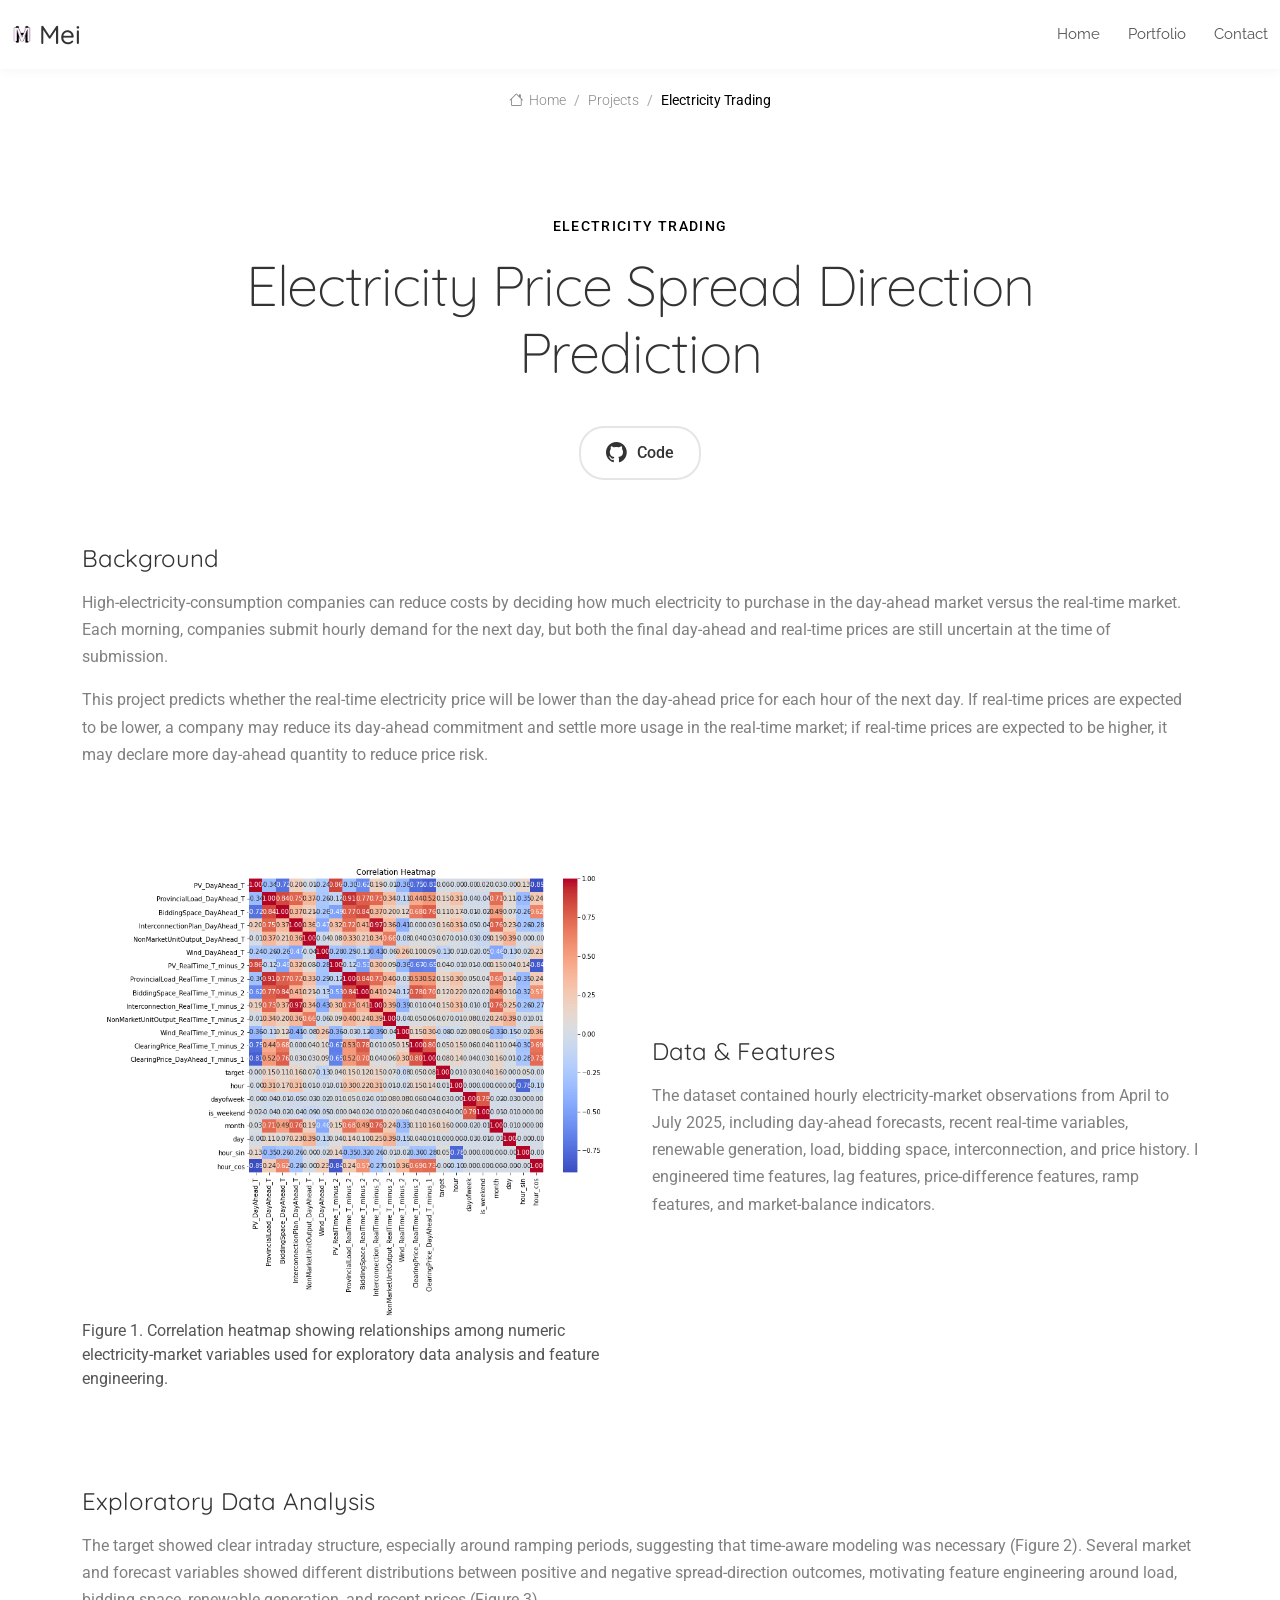
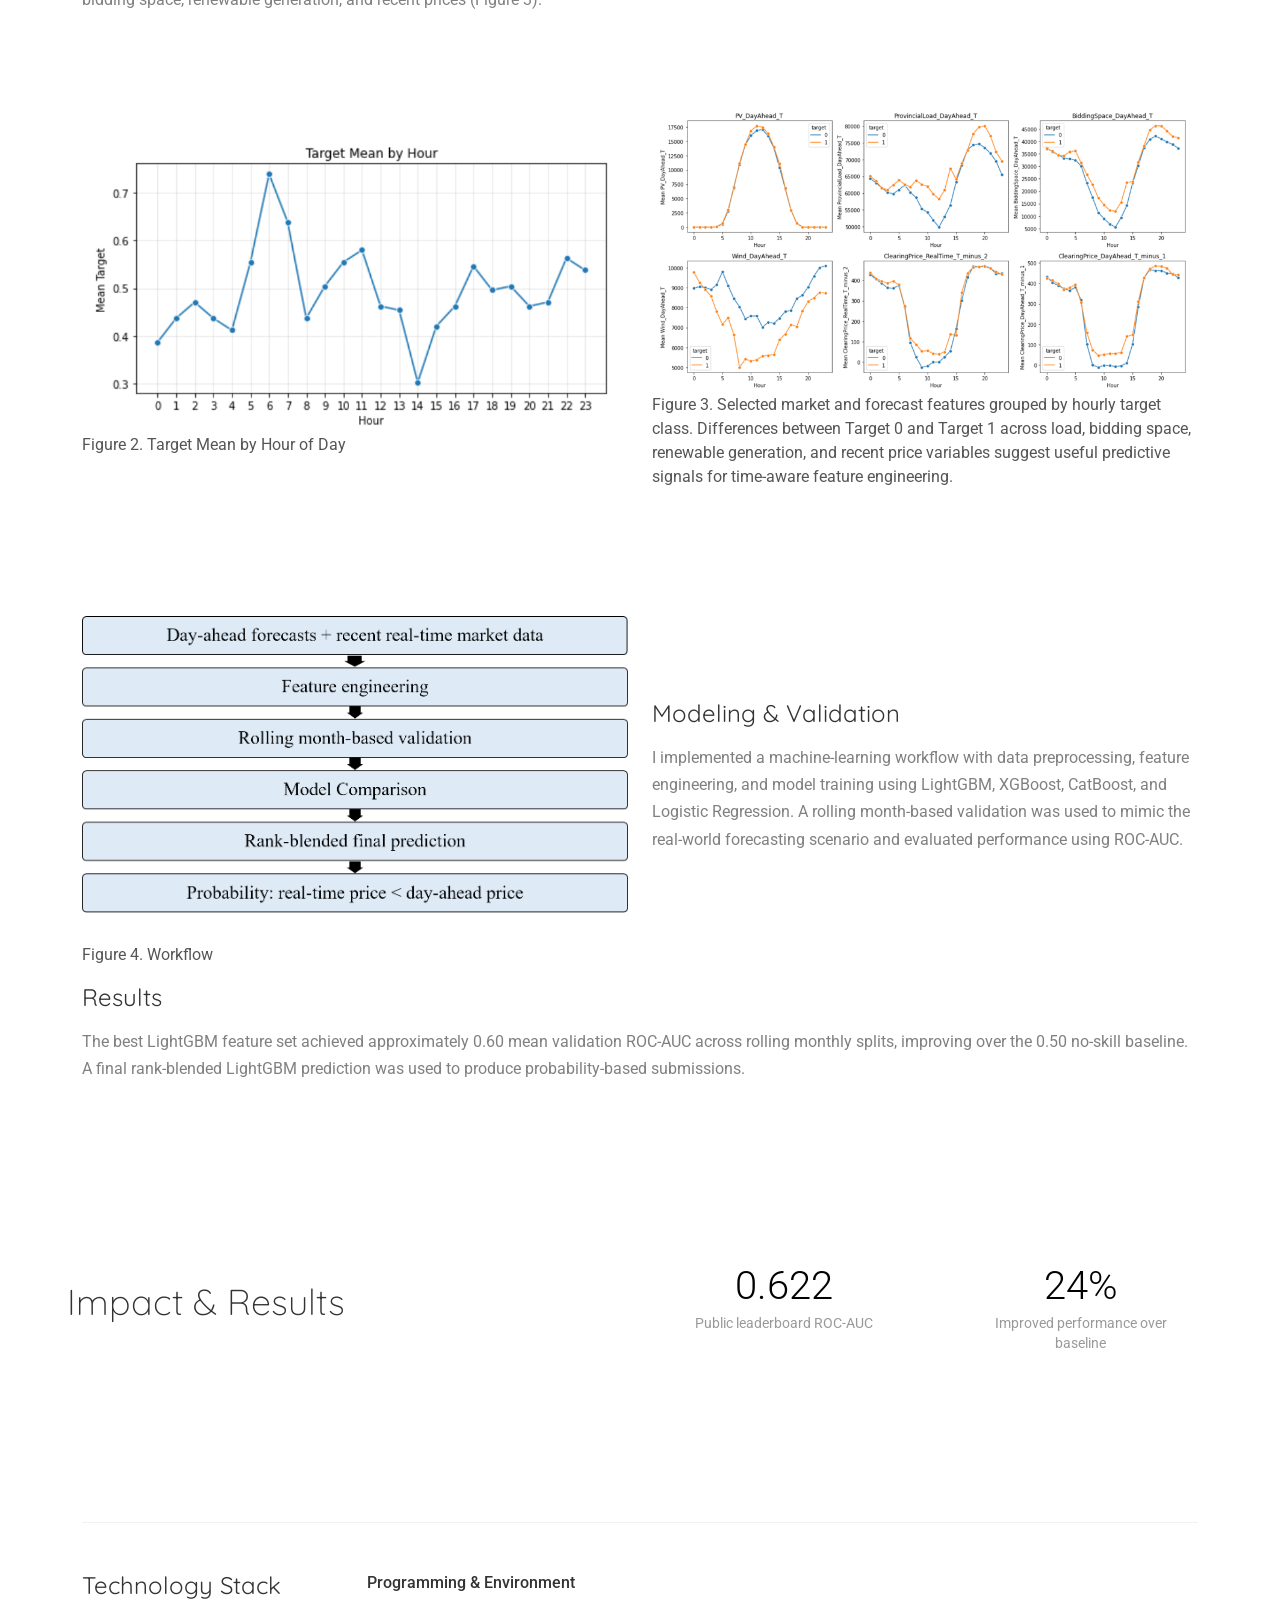
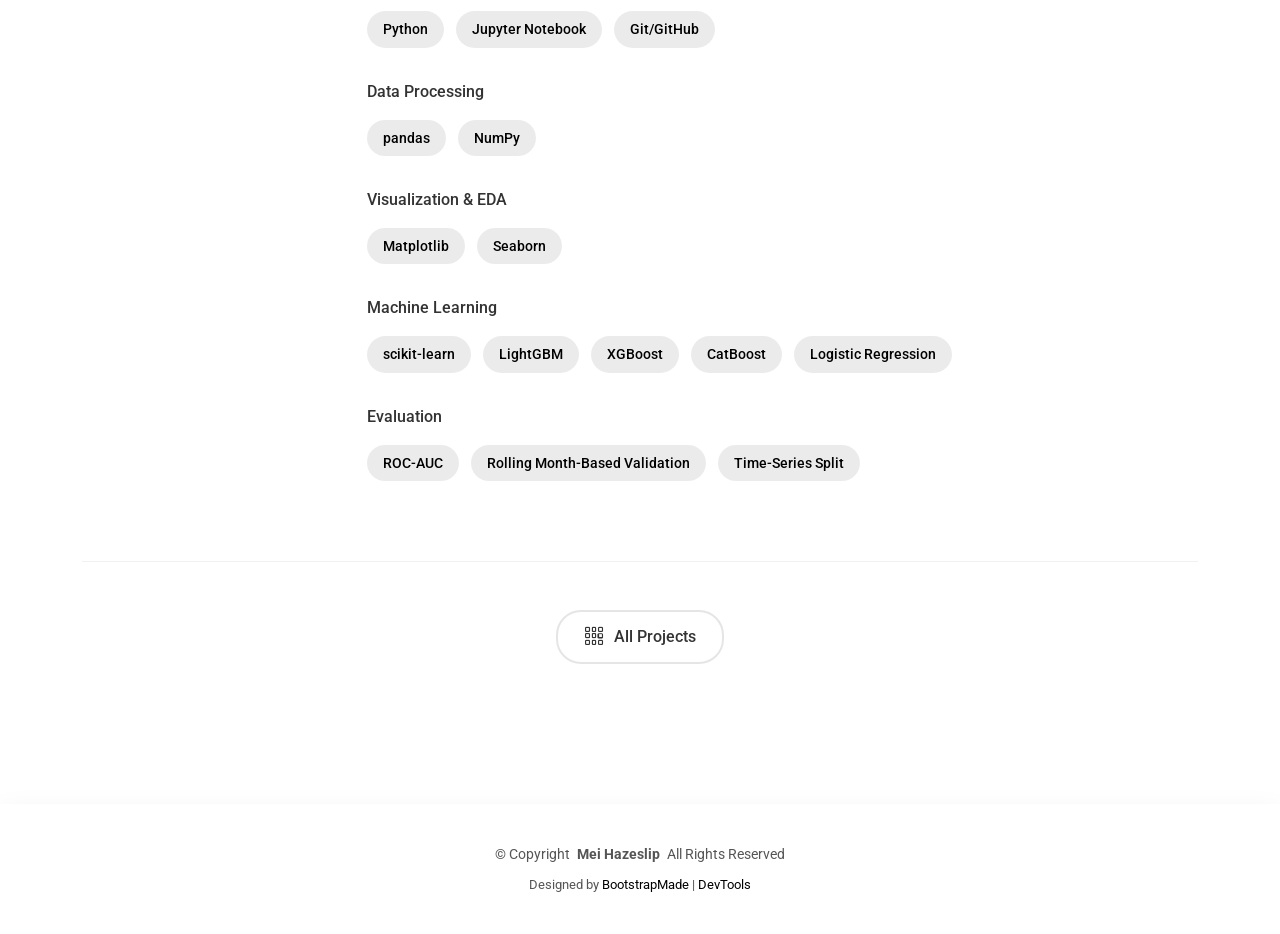
==== commit 35043a8e: "order_page create" ====
--- a/electricity-trading.html
+++ b/electricity-trading.html
@@ -43,7 +43,7 @@
       <a href="index.html" class="logo d-flex align-items-center">
         <!-- Uncomment the line below if you also wish to use an image logo -->
         <img src="assets/img/favicon-mei.png" alt="">
-        <h1 class="sitename">Mei Hazeslip</h1>
+        <h1 class="sitename">Mei</h1>
       </a>
 
       <nav id="navmenu" class="navmenu">
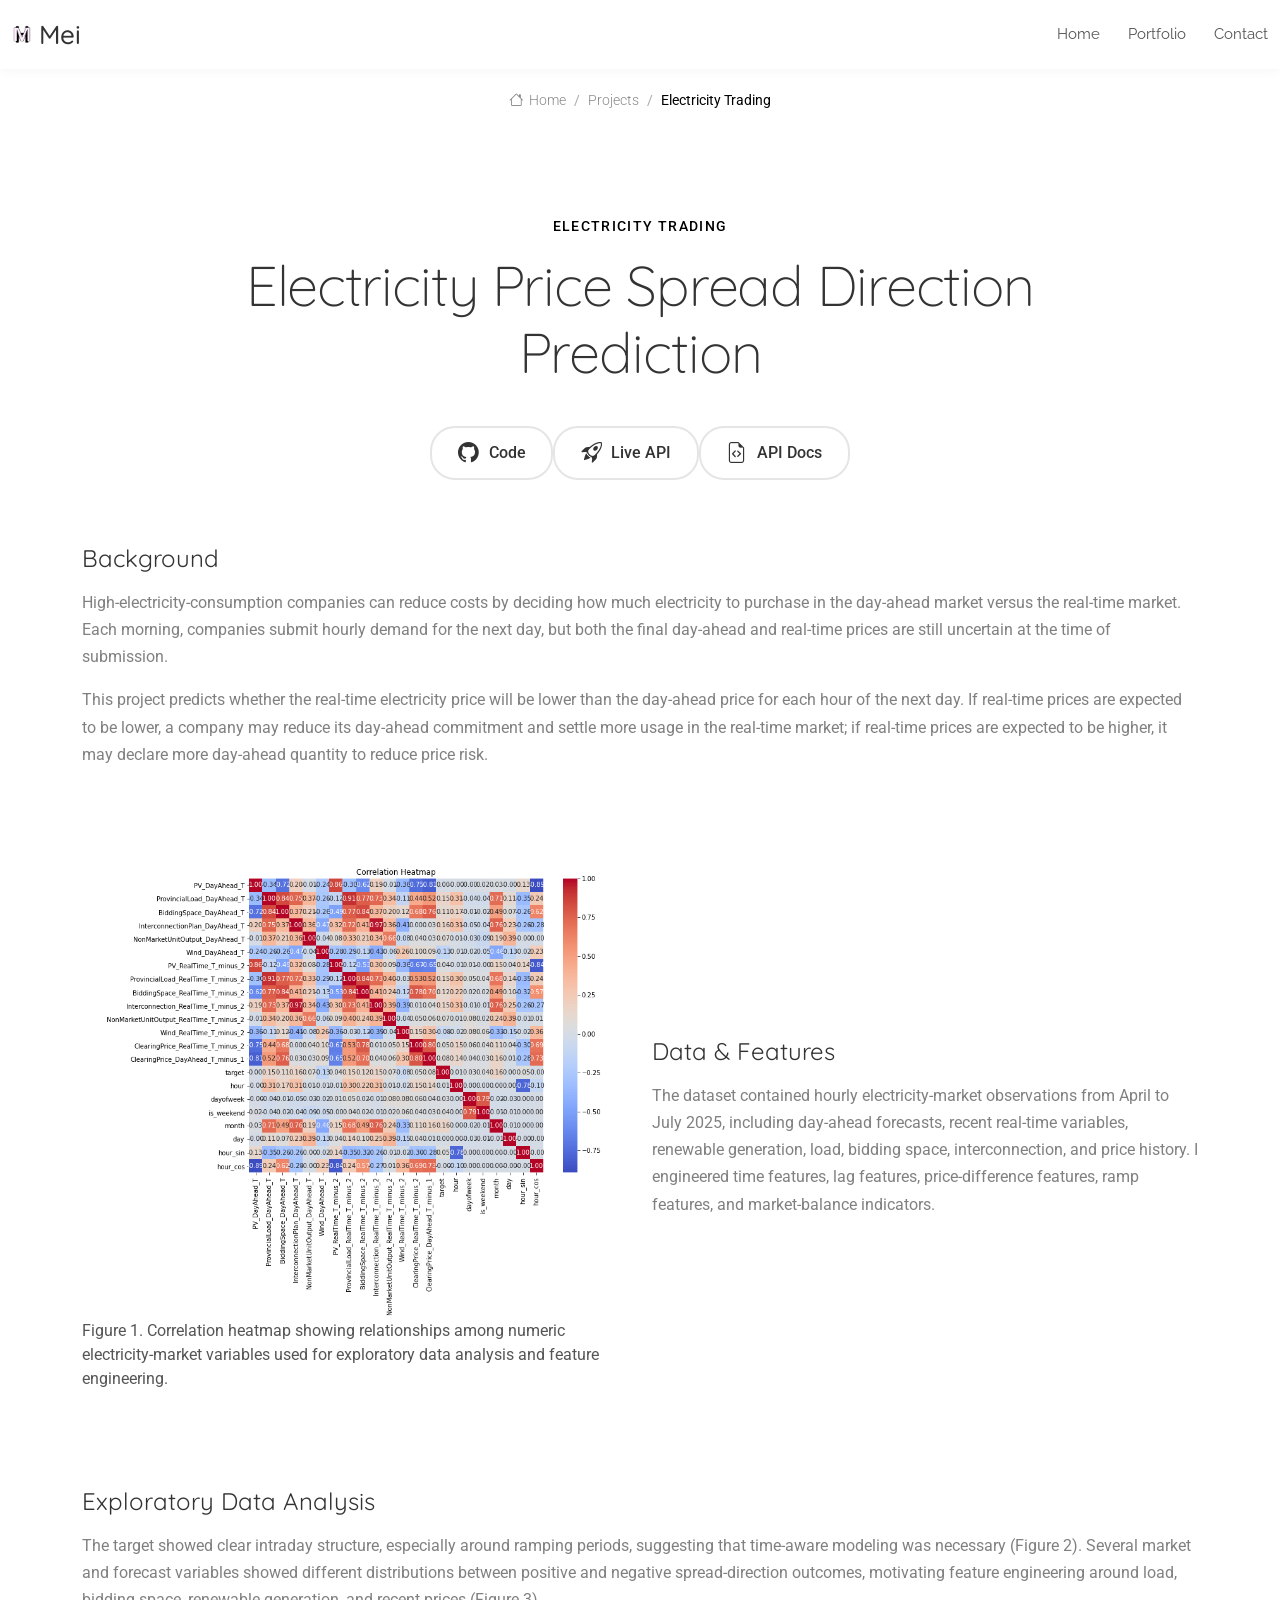
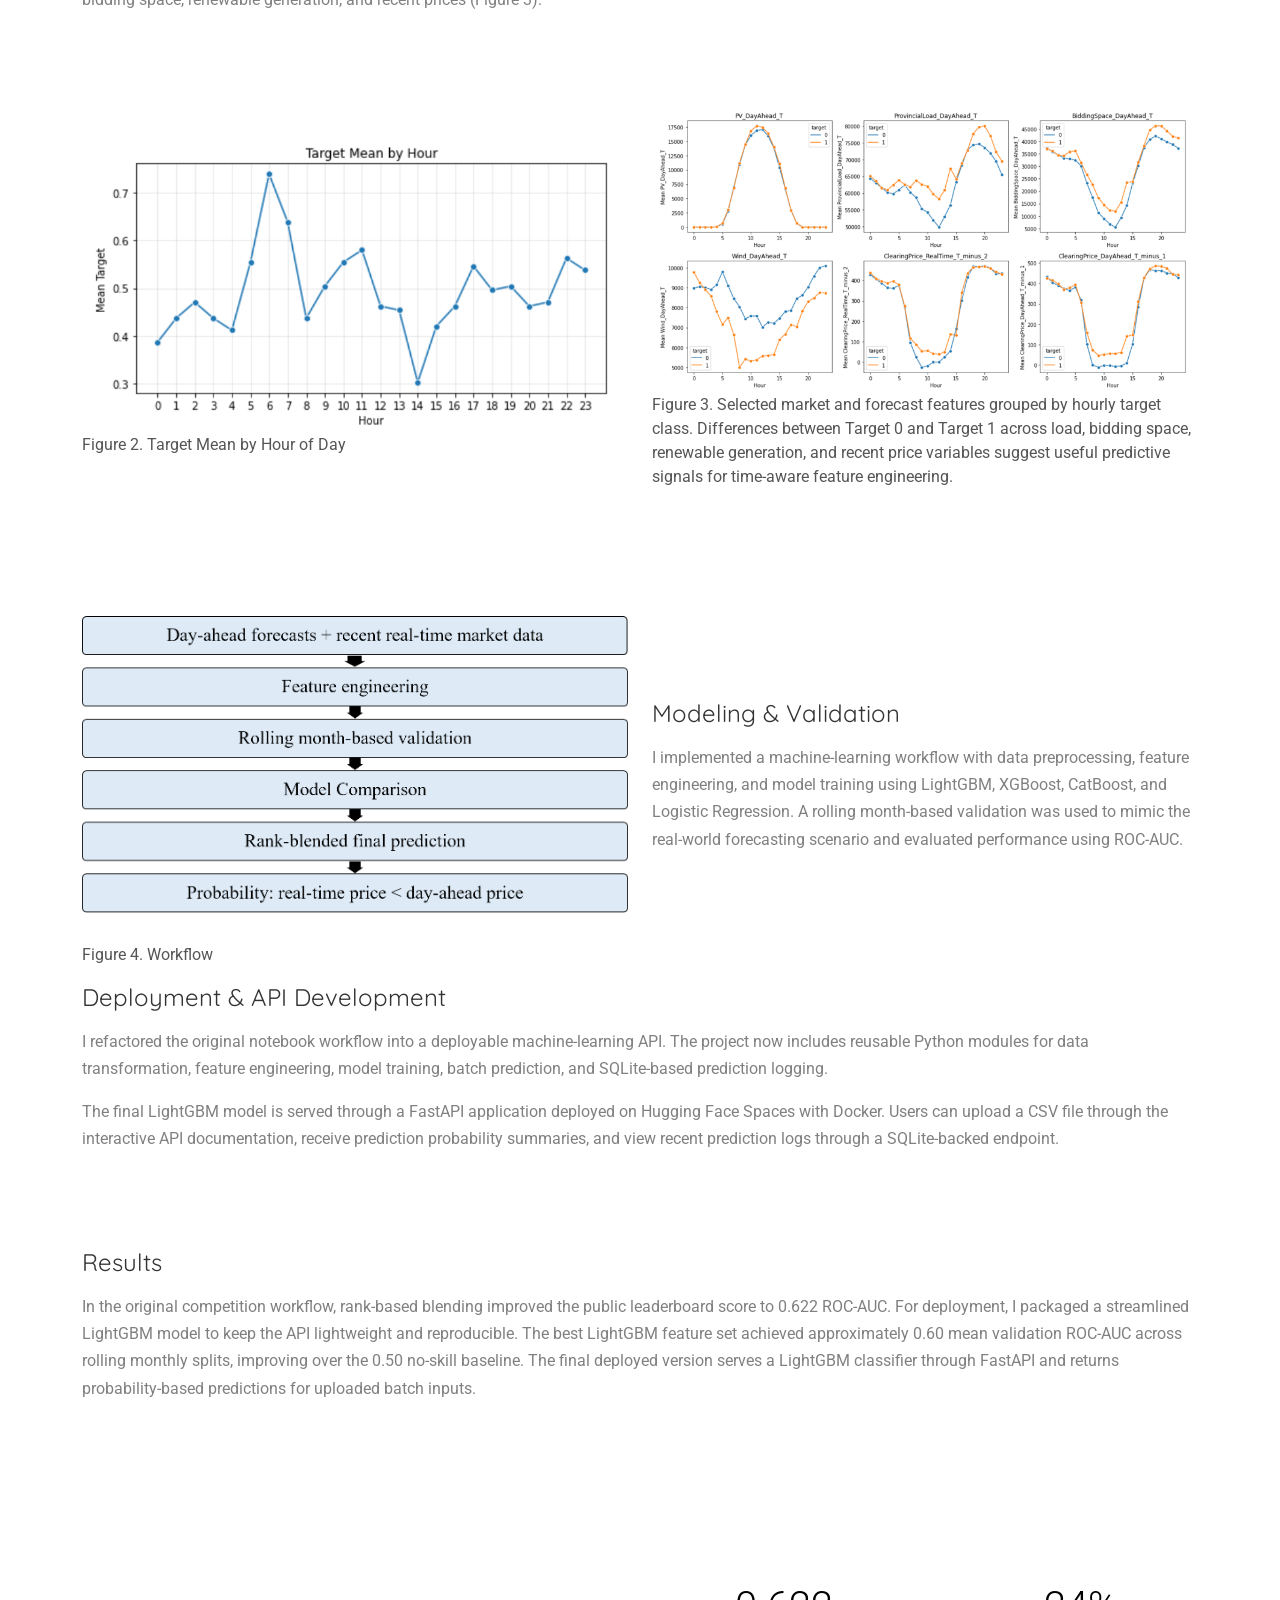
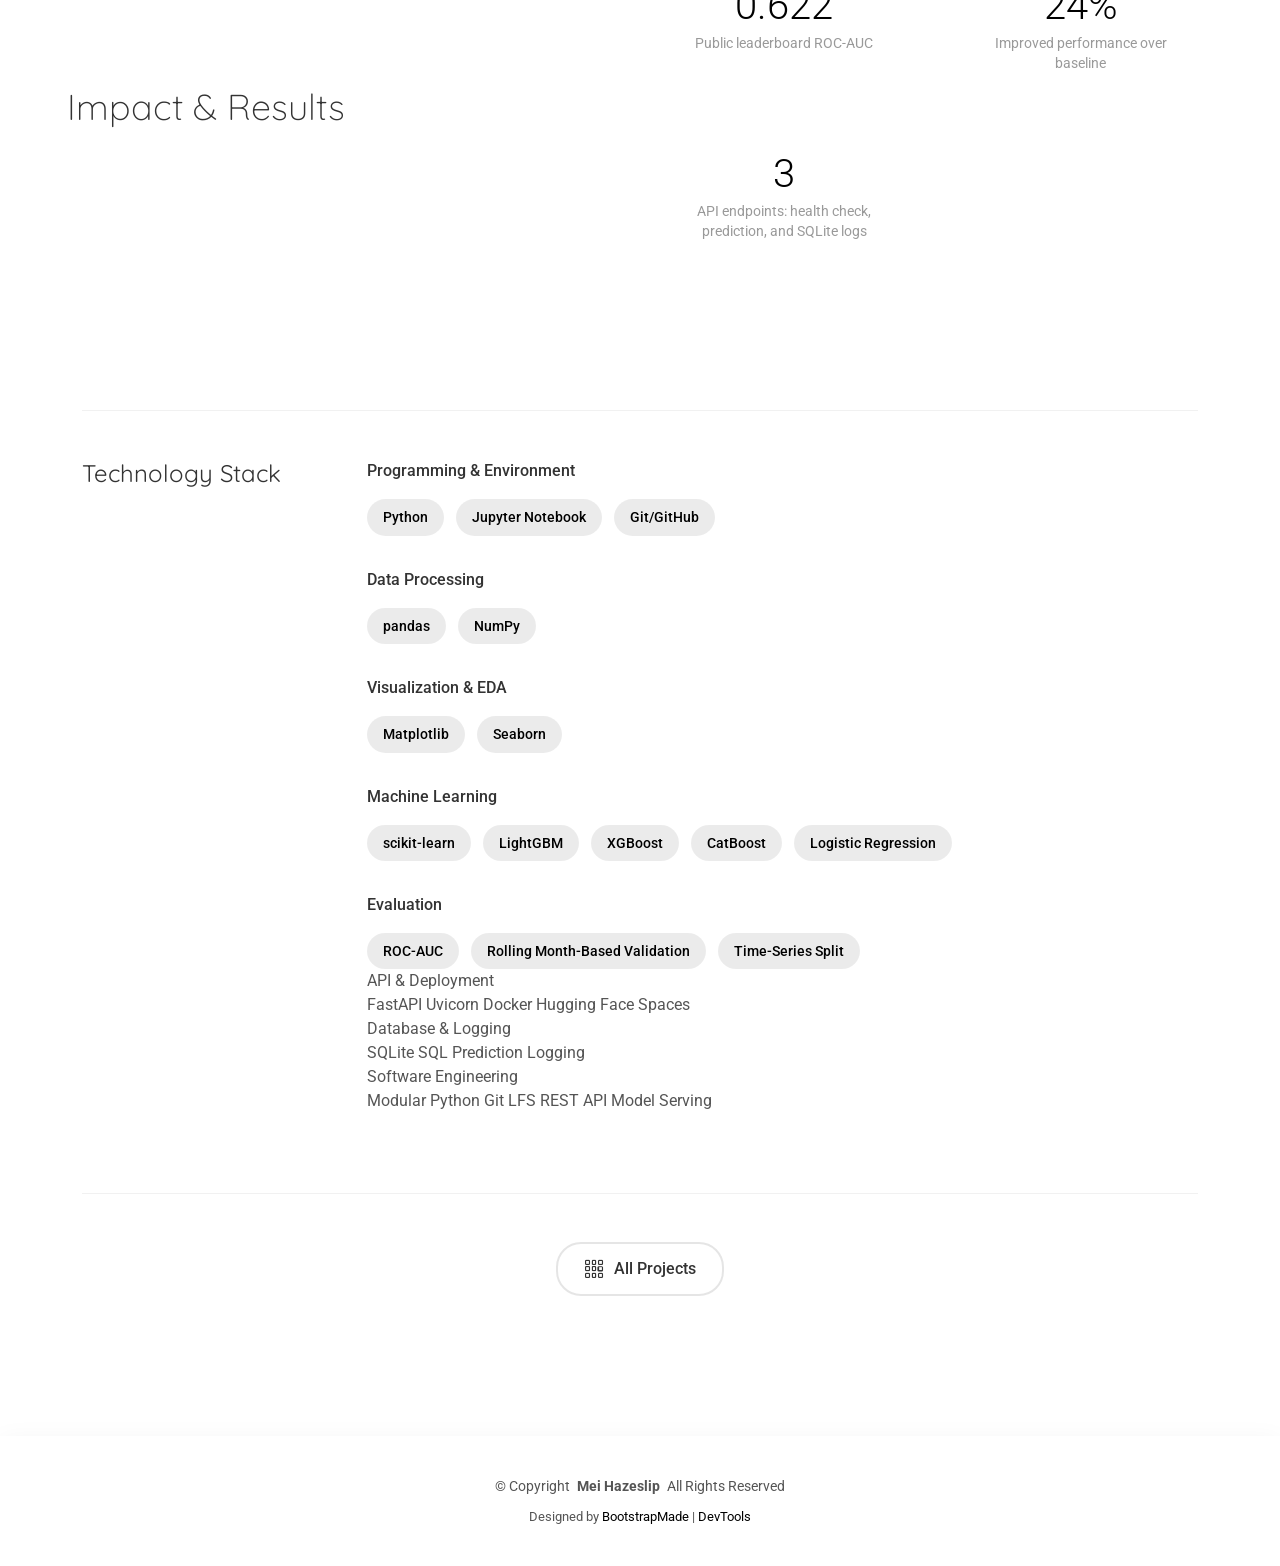
==== commit 32bba4a7: "Update electricity page with API changes" ====
--- a/electricity-trading.html
+++ b/electricity-trading.html
@@ -86,14 +86,29 @@
           </div>
         </div>
 
-
         <div class="top-project-actions" data-aos="fade-up" data-aos-delay="100">
-          <a href="https://github.com/mei-hazeslip/Electricity-Price-Spread-Direction-Prediction"
+          <a href="https://github.com/mei-hazeslip/electricity-price-direction-api"
             class="project-button code-link"
             target="_blank"
             rel="noopener noreferrer">
             <i class="bi bi-github"></i>
             <span>Code</span>
+          </a>
+
+          <a href="https://mei-hazeslip-electricity-price-direction-api.hf.space/"
+            class="project-button code-link"
+            target="_blank"
+            rel="noopener noreferrer">
+            <i class="bi bi-rocket-takeoff"></i>
+            <span>Live API</span>
+          </a>
+
+          <a href="https://mei-hazeslip-electricity-price-direction-api.hf.space/docs"
+            class="project-button code-link"
+            target="_blank"
+            rel="noopener noreferrer">
+            <i class="bi bi-file-earmark-code"></i>
+            <span>API Docs</span>
           </a>
         </div>
 
@@ -118,7 +133,7 @@
 
             <div class="col-lg-6">
               <figure class="data-figure">
-                <img src="assets/img/projects/electricity_correlation.png" alt="Electricity market dataset overview" class="img-fluid">
+                <img src="assets/img/portfolio/electricity_correlation.png" alt="Electricity market dataset overview" class="img-fluid">
                 <figcaption>
                     Figure 1. Correlation heatmap showing relationships among numeric electricity-market variables used for exploratory data analysis and feature engineering.
                 </figcaption>
@@ -160,7 +175,7 @@
           <div class="row align-items-center">
             <div class="col-lg-6">
               <figure class="data-figure">
-                <img src="assets/img/projects/electricity_target-mean-by-hour.png" alt="Figure 2: Target Mean by Hour of Day" class="img-fluid">
+                <img src="assets/img/portfolio/electricity_target-mean-by-hour.png" alt="Figure 2: Target Mean by Hour of Day" class="img-fluid">
                 <figcaption>
                   Figure 2. Target Mean by Hour of Day                
                 </figcaption>
@@ -168,7 +183,7 @@
             </div>
             <div class="col-lg-6">
               <figure class="data-figure">
-                <img src="assets/img/projects/electricity_diff-feature.png" alt="Figure 3: Difference Features by Hour of Day" class="img-fluid">
+                <img src="assets/img/portfolio/electricity_diff-feature.png" alt="Figure 3: Difference Features by Hour of Day" class="img-fluid">
                 <figcaption>
                   Figure 3. Selected market and forecast features grouped by hourly target class. 
                   Differences between Target 0 and Target 1 across load, bidding space, renewable generation, and recent price variables 
@@ -184,7 +199,7 @@
           <div class="row align-items-center">
             <div class="col-lg-6">
               <figure class="data-figure">
-                <img src="assets/img/projects/electricity_workflow.png" alt="Figure 4: Workflow" class="img-fluid">
+                <img src="assets/img/portfolio/electricity_workflow.png" alt="Figure 4: Workflow" class="img-fluid">
                 <figcaption>
                   Figure 4. Workflow           
                 </figcaption>
@@ -201,16 +216,42 @@
           </div>
         </div>
 
+
         <div class="content-section">
           <div class="row">
             <div class="col-12">
               <div class="project-overview" data-aos="fade-up">
                 <div class="challenge-solution background-full-width">
-
+                  <div class="section-text" data-aos="fade-up" data-aos-delay="100">
+                    <h3>Deployment & API Development</h3>
+                    <p>
+                      I refactored the original notebook workflow into a deployable machine-learning API. 
+                      The project now includes reusable Python modules for data transformation, feature engineering, 
+                      model training, batch prediction, and SQLite-based prediction logging.
+                    </p>
+                    <p>
+                      The final LightGBM model is served through a FastAPI application deployed on Hugging Face Spaces 
+                      with Docker. Users can upload a CSV file through the interactive API documentation, receive prediction 
+                      probability summaries, and view recent prediction logs through a SQLite-backed endpoint.
+                    </p>
+                  </div>
+                </div>
+              </div>
+            </div>
+          </div>
+        </div>
+
+        <div class="content-section results-section">
+          <div class="row">
+            <div class="col-12">
+              <div class="project-overview" data-aos="fade-up">
+                <div class="challenge-solution background-full-width">
                 <div class="section-text" data-aos="fade-up" data-aos-delay="100">
                   <h3>Results</h3>
                   <p>
-                    The best LightGBM feature set achieved approximately 0.60 mean validation ROC-AUC across rolling monthly splits, improving over the 0.50 no-skill baseline. A final rank-blended LightGBM prediction was used to produce probability-based submissions.
+                    In the original competition workflow, rank-based blending improved the public leaderboard score to 0.622 ROC-AUC. For deployment, I packaged a streamlined LightGBM model to keep the API lightweight and reproducible.
+
+                    The best LightGBM feature set achieved approximately 0.60 mean validation ROC-AUC across rolling monthly splits, improving over the 0.50 no-skill baseline. The final deployed version serves a LightGBM classifier through FastAPI and returns probability-based predictions for uploaded batch inputs.
                   </p>
                 </div>
                 </div>
@@ -237,6 +278,10 @@
                 <div class="metric-item" data-aos="fade-up" data-aos-delay="250">
                   <div class="metric-number">24%</div>
                   <div class="metric-label">Improved performance over baseline</div>
+                </div>
+                <div class="metric-item" data-aos="fade-up" data-aos-delay="300">
+                  <div class="metric-number">3</div>
+                  <div class="metric-label">API endpoints: health check, prediction, and SQLite logs</div>
                 </div>
               </div>
             </div>
@@ -292,6 +337,35 @@
                   </div>
                 </div>
               </div>
+              <div class="tech-category" data-aos="fade-up" data-aos-delay="250">
+                <div class="category-title">API & Deployment</div>
+                <div class="tech-list">
+                  <span class="tech-item">FastAPI</span>
+                  <span class="tech-item">Uvicorn</span>
+                  <span class="tech-item">Docker</span>
+                  <span class="tech-item">Hugging Face Spaces</span>
+                </div>
+              </div>
+
+              <div class="tech-category" data-aos="fade-up" data-aos-delay="250">
+                <div class="category-title">Database & Logging</div>
+                <div class="tech-list">
+                  <span class="tech-item">SQLite</span>
+                  <span class="tech-item">SQL</span>
+                  <span class="tech-item">Prediction Logging</span>
+                </div>
+              </div>
+
+              <div class="tech-category" data-aos="fade-up" data-aos-delay="250">
+                <div class="category-title">Software Engineering</div>
+                <div class="tech-list">
+                  <span class="tech-item">Modular Python</span>
+                  <span class="tech-item">Git LFS</span>
+                  <span class="tech-item">REST API</span>
+                  <span class="tech-item">Model Serving</span>
+                </div>
+              </div>
+
             </div>
           </div>
         </div>
--- a/assets/css/main.css
+++ b/assets/css/main.css
@@ -3517,4 +3517,48 @@
 .portfolio-details .project-footer .footer-navigation.project-action-links .project-button {
   margin-left: auto !important;
   margin-right: auto !important;
+}
+
+.portfolio-details .modeling-section {
+  margin-bottom: 9rem;
+}
+
+
+
+/* Center and enlarge YouTube project video */
+.portfolio-details .video-section {
+  width: 100%;
+  margin-top: 2rem;
+  margin-bottom: 6rem;
+  text-align: center;
+}
+
+.portfolio-details .video-section .row {
+  justify-content: center !important;
+}
+
+.portfolio-details .project-video-wrapper.youtube-video {
+  width: 100%;
+  max-width: 900px;
+  margin: 0 auto;
+  aspect-ratio: 16 / 9;
+  border-radius: 12px;
+  overflow: hidden;
+  background: #000;
+  box-shadow: 0 10px 30px rgba(0, 0, 0, 0.08);
+}
+
+.portfolio-details .project-video-wrapper.youtube-video iframe {
+  width: 100%;
+  height: 100%;
+  border: 0;
+  display: block;
+}
+
+.portfolio-details .video-caption {
+  max-width: 900px;
+  margin: 0.75rem auto 0;
+  text-align: center;
+  font-size: 0.95rem;
+  color: color-mix(in srgb, var(--default-color), transparent 25%);
 }
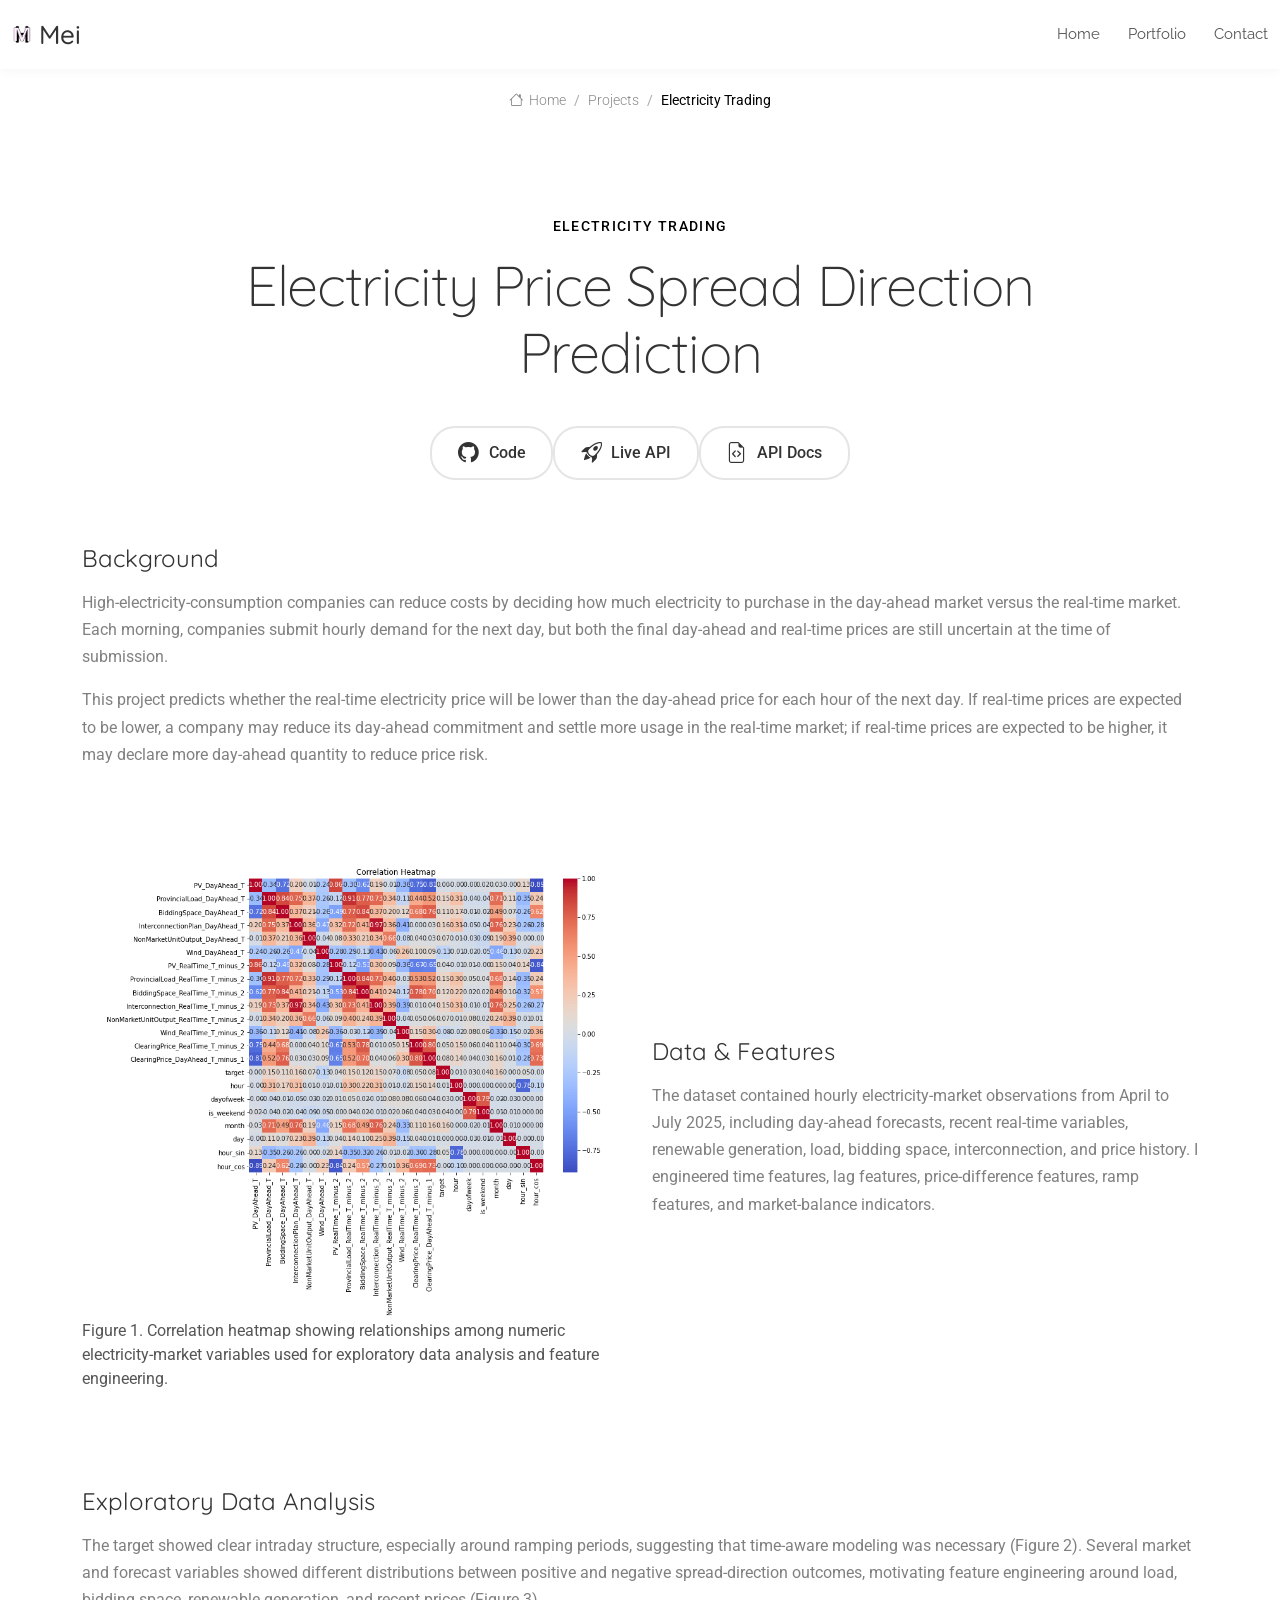
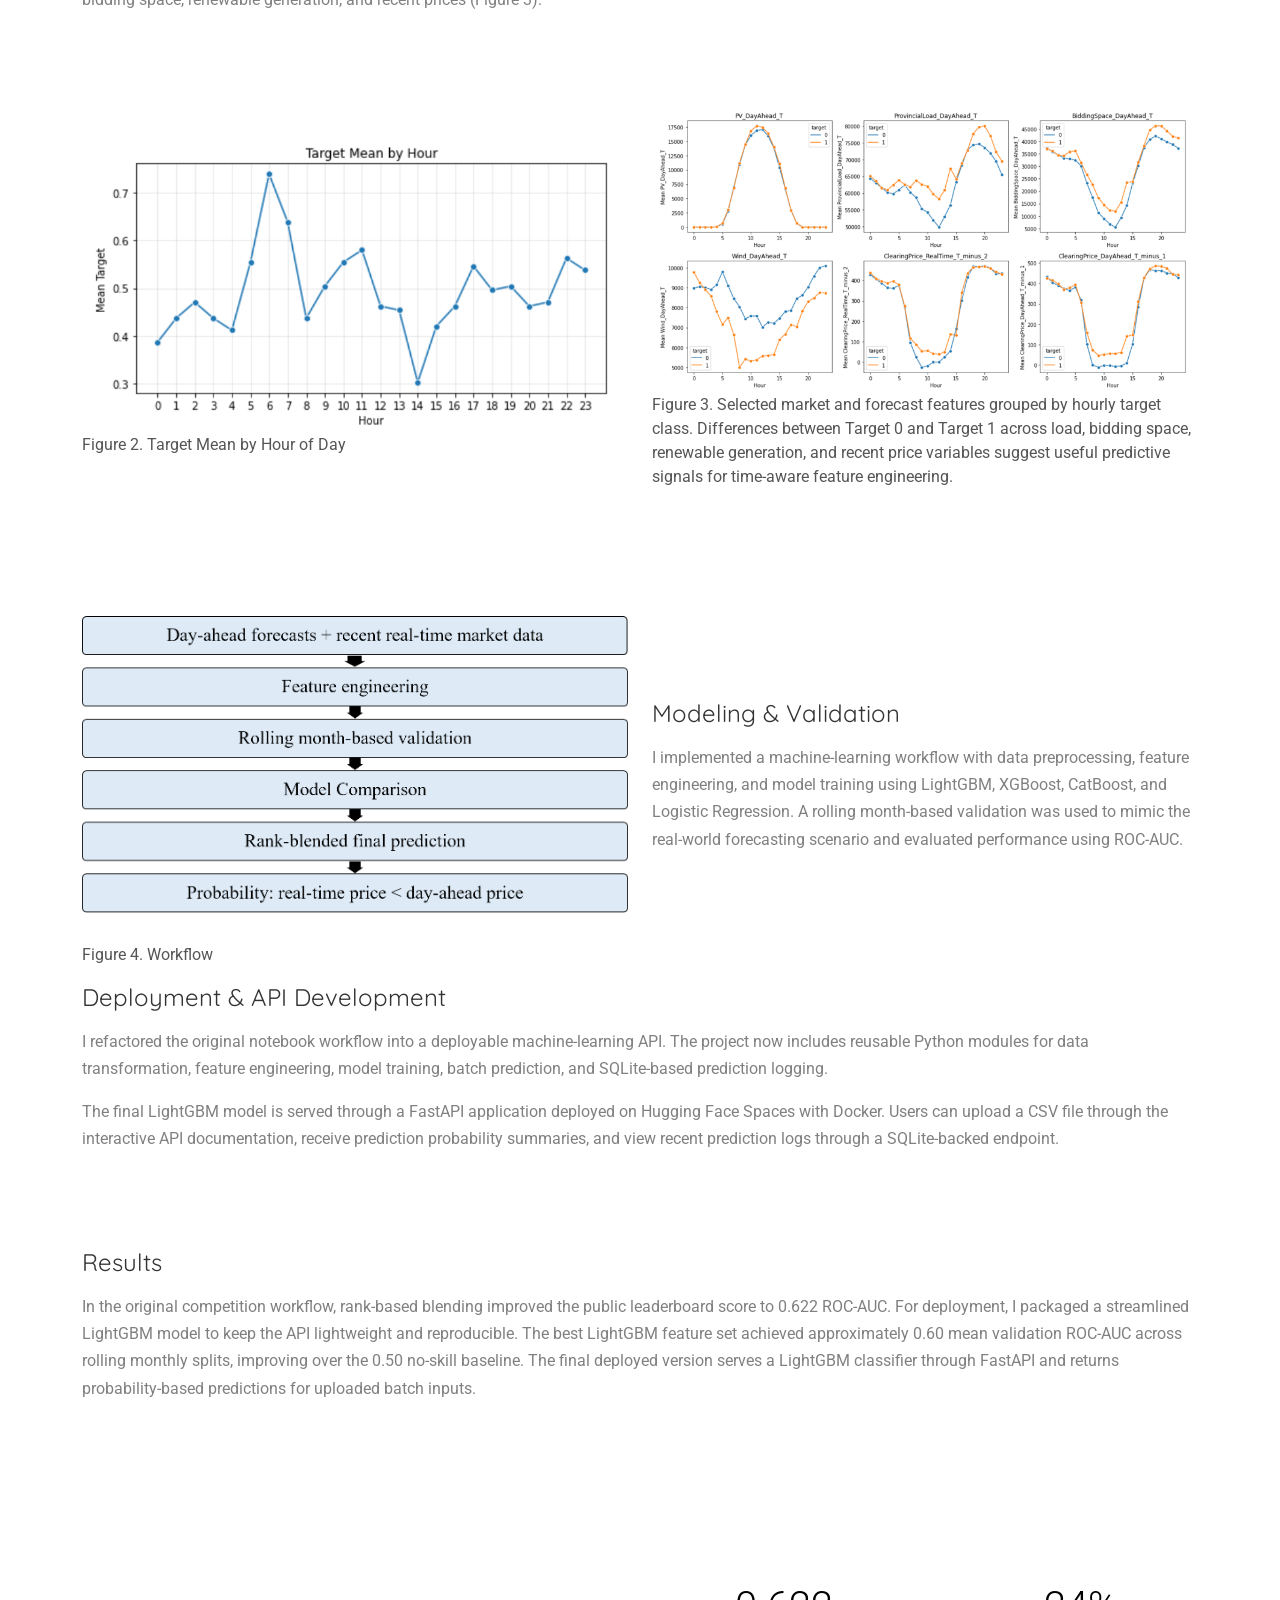
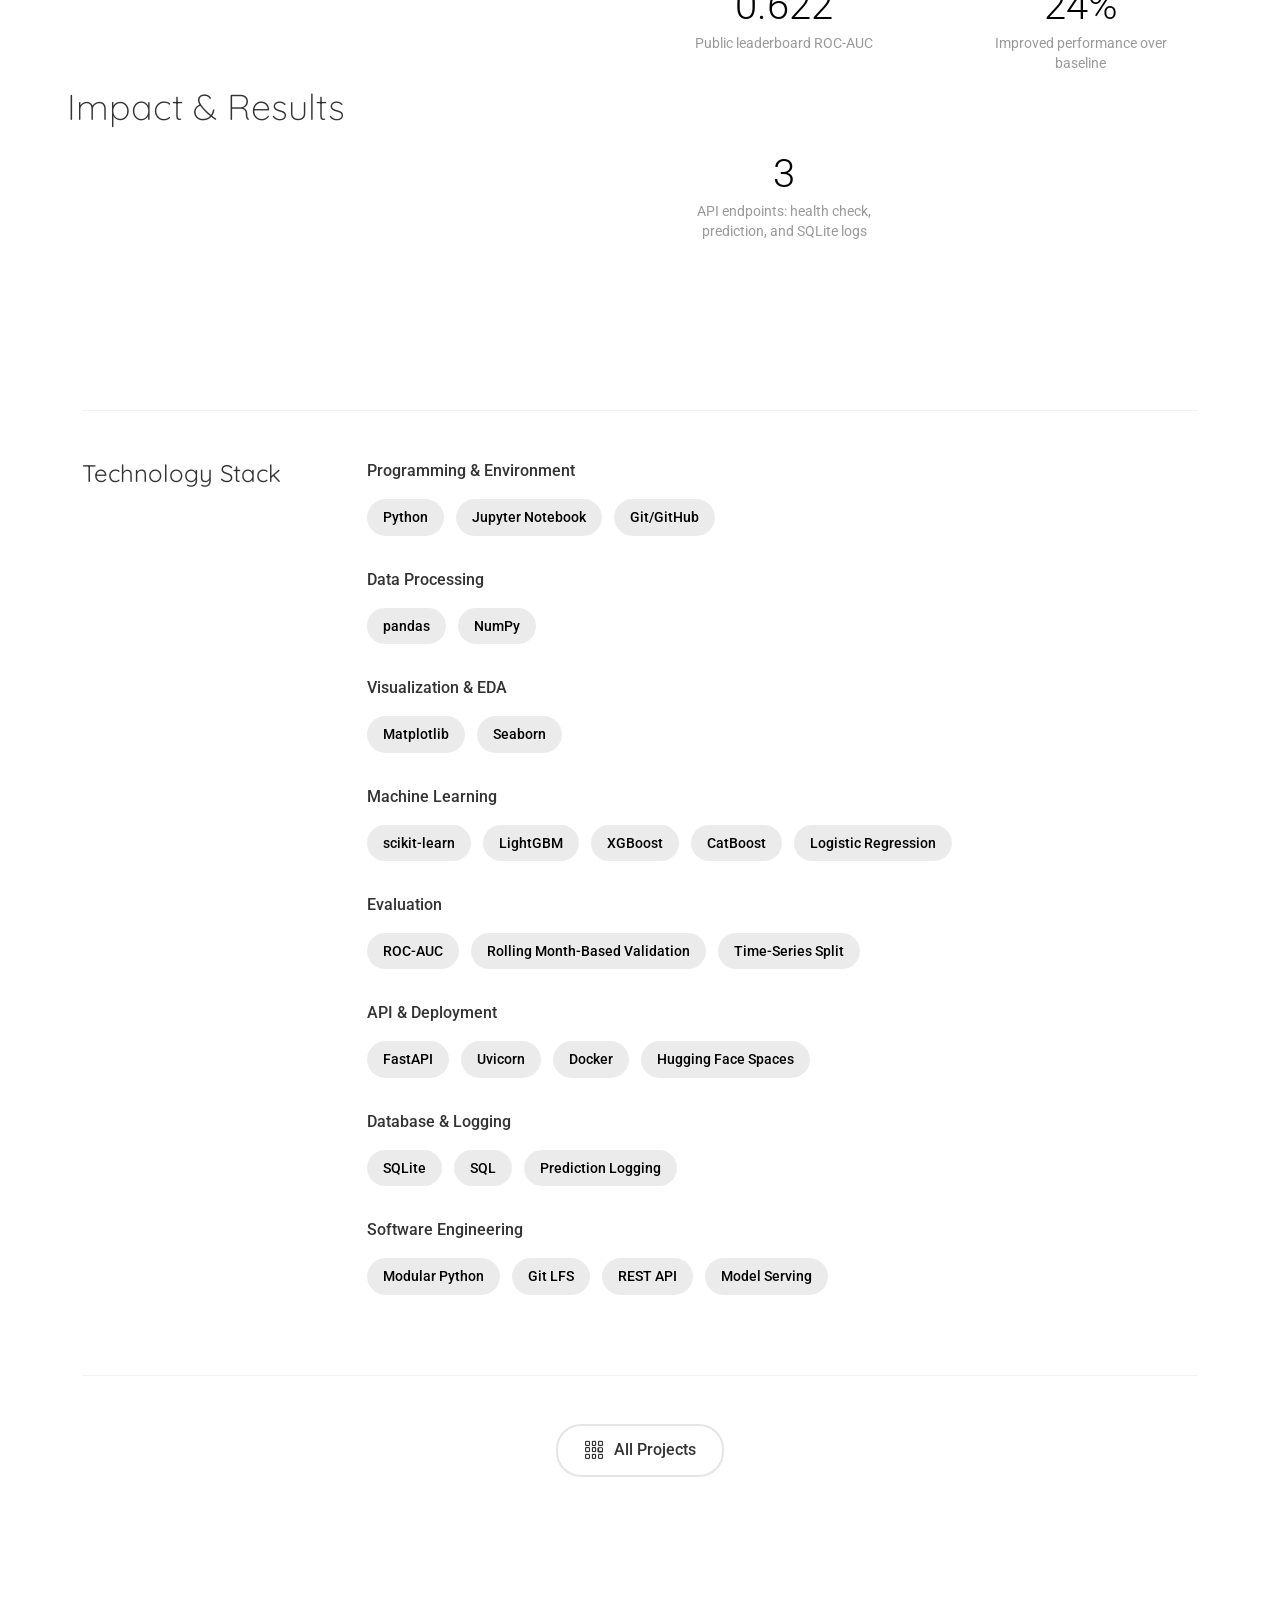
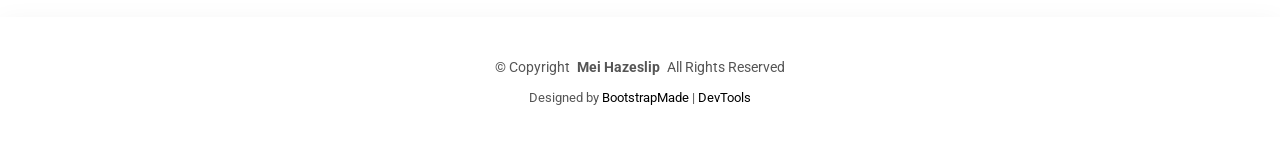
==== commit 513ad4fe: "fix technology stack" ====
--- a/electricity-trading.html
+++ b/electricity-trading.html
@@ -336,36 +336,37 @@
                     <span class="tech-item">Time-Series Split</span>
                   </div>
                 </div>
-              </div>
-              <div class="tech-category" data-aos="fade-up" data-aos-delay="250">
-                <div class="category-title">API & Deployment</div>
-                <div class="tech-list">
-                  <span class="tech-item">FastAPI</span>
-                  <span class="tech-item">Uvicorn</span>
-                  <span class="tech-item">Docker</span>
-                  <span class="tech-item">Hugging Face Spaces</span>
-                </div>
-              </div>
-
-              <div class="tech-category" data-aos="fade-up" data-aos-delay="250">
-                <div class="category-title">Database & Logging</div>
-                <div class="tech-list">
-                  <span class="tech-item">SQLite</span>
-                  <span class="tech-item">SQL</span>
-                  <span class="tech-item">Prediction Logging</span>
-                </div>
-              </div>
-
-              <div class="tech-category" data-aos="fade-up" data-aos-delay="250">
-                <div class="category-title">Software Engineering</div>
-                <div class="tech-list">
-                  <span class="tech-item">Modular Python</span>
-                  <span class="tech-item">Git LFS</span>
-                  <span class="tech-item">REST API</span>
-                  <span class="tech-item">Model Serving</span>
-                </div>
-              </div>
-
+
+                <div class="tech-category" data-aos="fade-up" data-aos-delay="250">
+                  <div class="category-title">API & Deployment</div>
+                  <div class="tech-list">
+                    <span class="tech-item">FastAPI</span>
+                    <span class="tech-item">Uvicorn</span>
+                    <span class="tech-item">Docker</span>
+                    <span class="tech-item">Hugging Face Spaces</span>
+                  </div>
+                </div>
+
+                <div class="tech-category" data-aos="fade-up" data-aos-delay="250">
+                  <div class="category-title">Database & Logging</div>
+                  <div class="tech-list">
+                    <span class="tech-item">SQLite</span>
+                    <span class="tech-item">SQL</span>
+                    <span class="tech-item">Prediction Logging</span>
+                  </div>
+                </div>
+
+                <div class="tech-category" data-aos="fade-up" data-aos-delay="250">
+                  <div class="category-title">Software Engineering</div>
+                  <div class="tech-list">
+                    <span class="tech-item">Modular Python</span>
+                    <span class="tech-item">Git LFS</span>
+                    <span class="tech-item">REST API</span>
+                    <span class="tech-item">Model Serving</span>
+                  </div>
+                </div>
+
+              </div>
             </div>
           </div>
         </div>
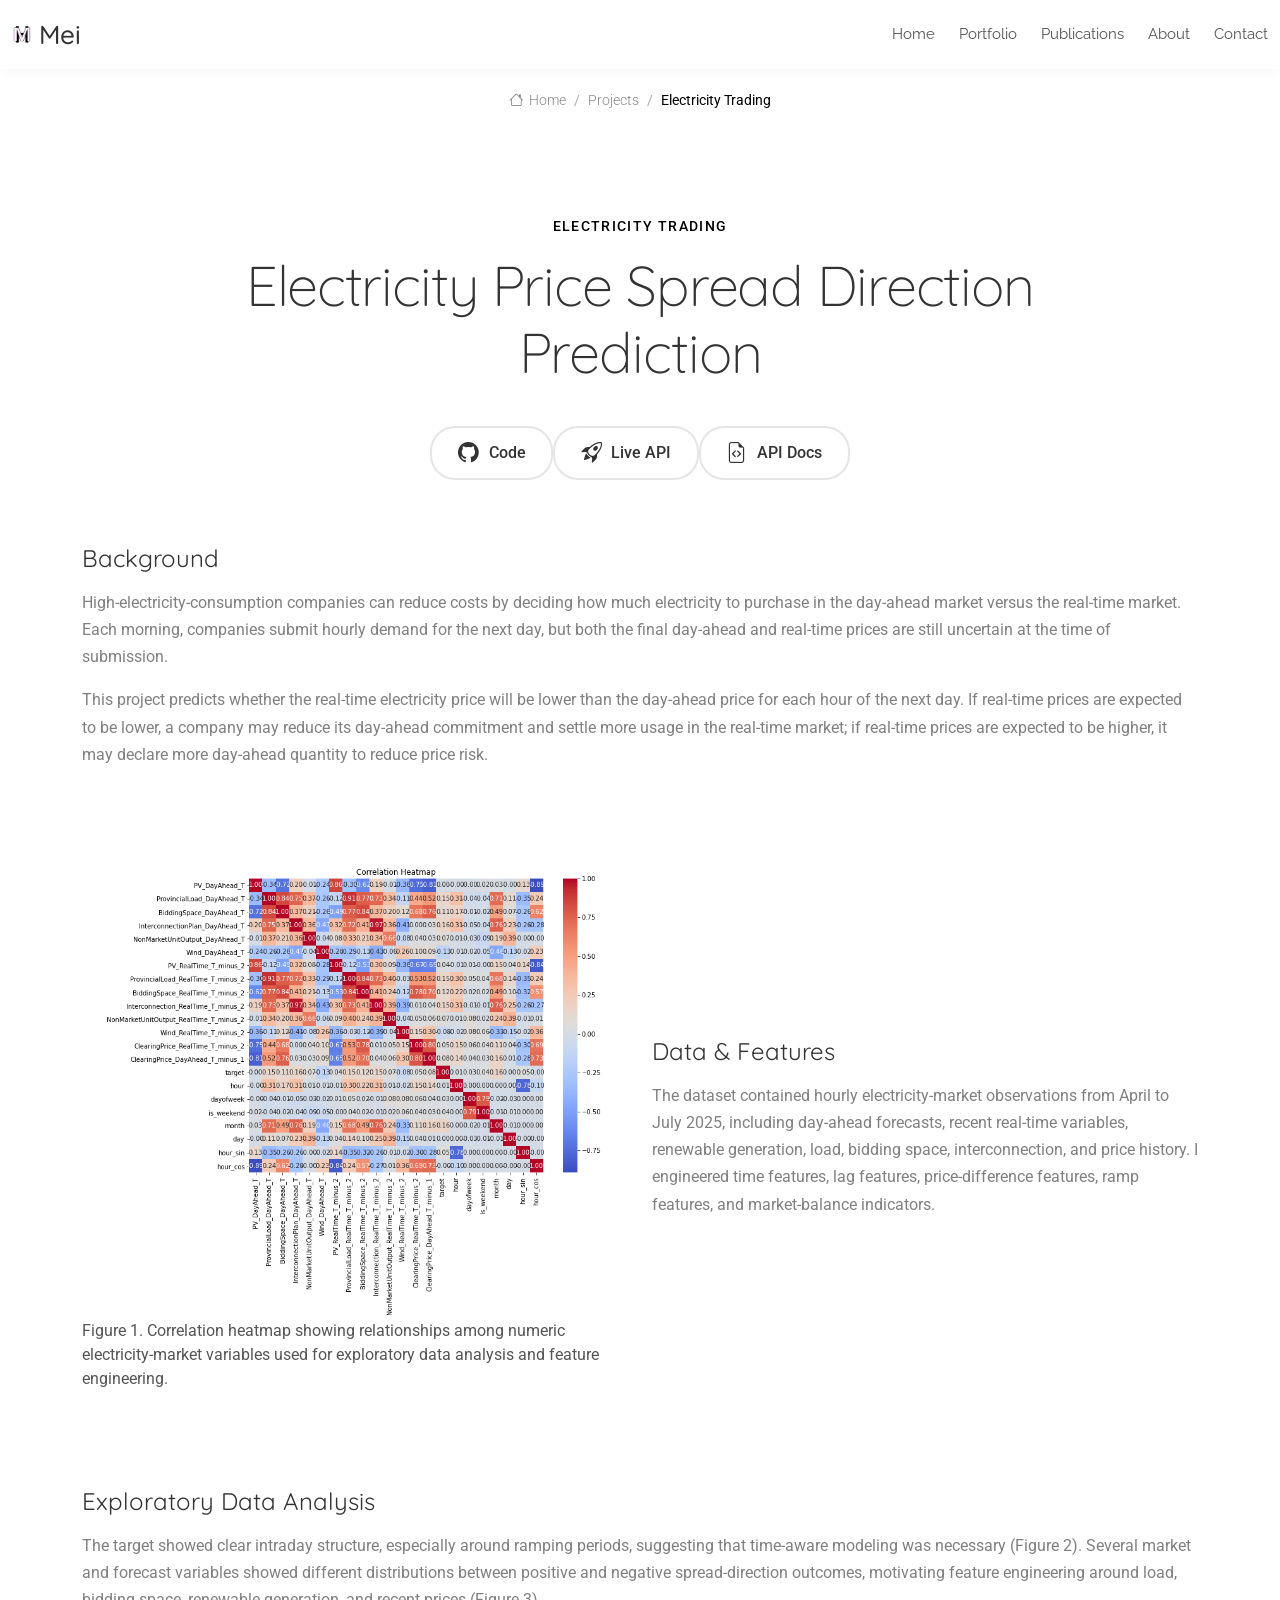
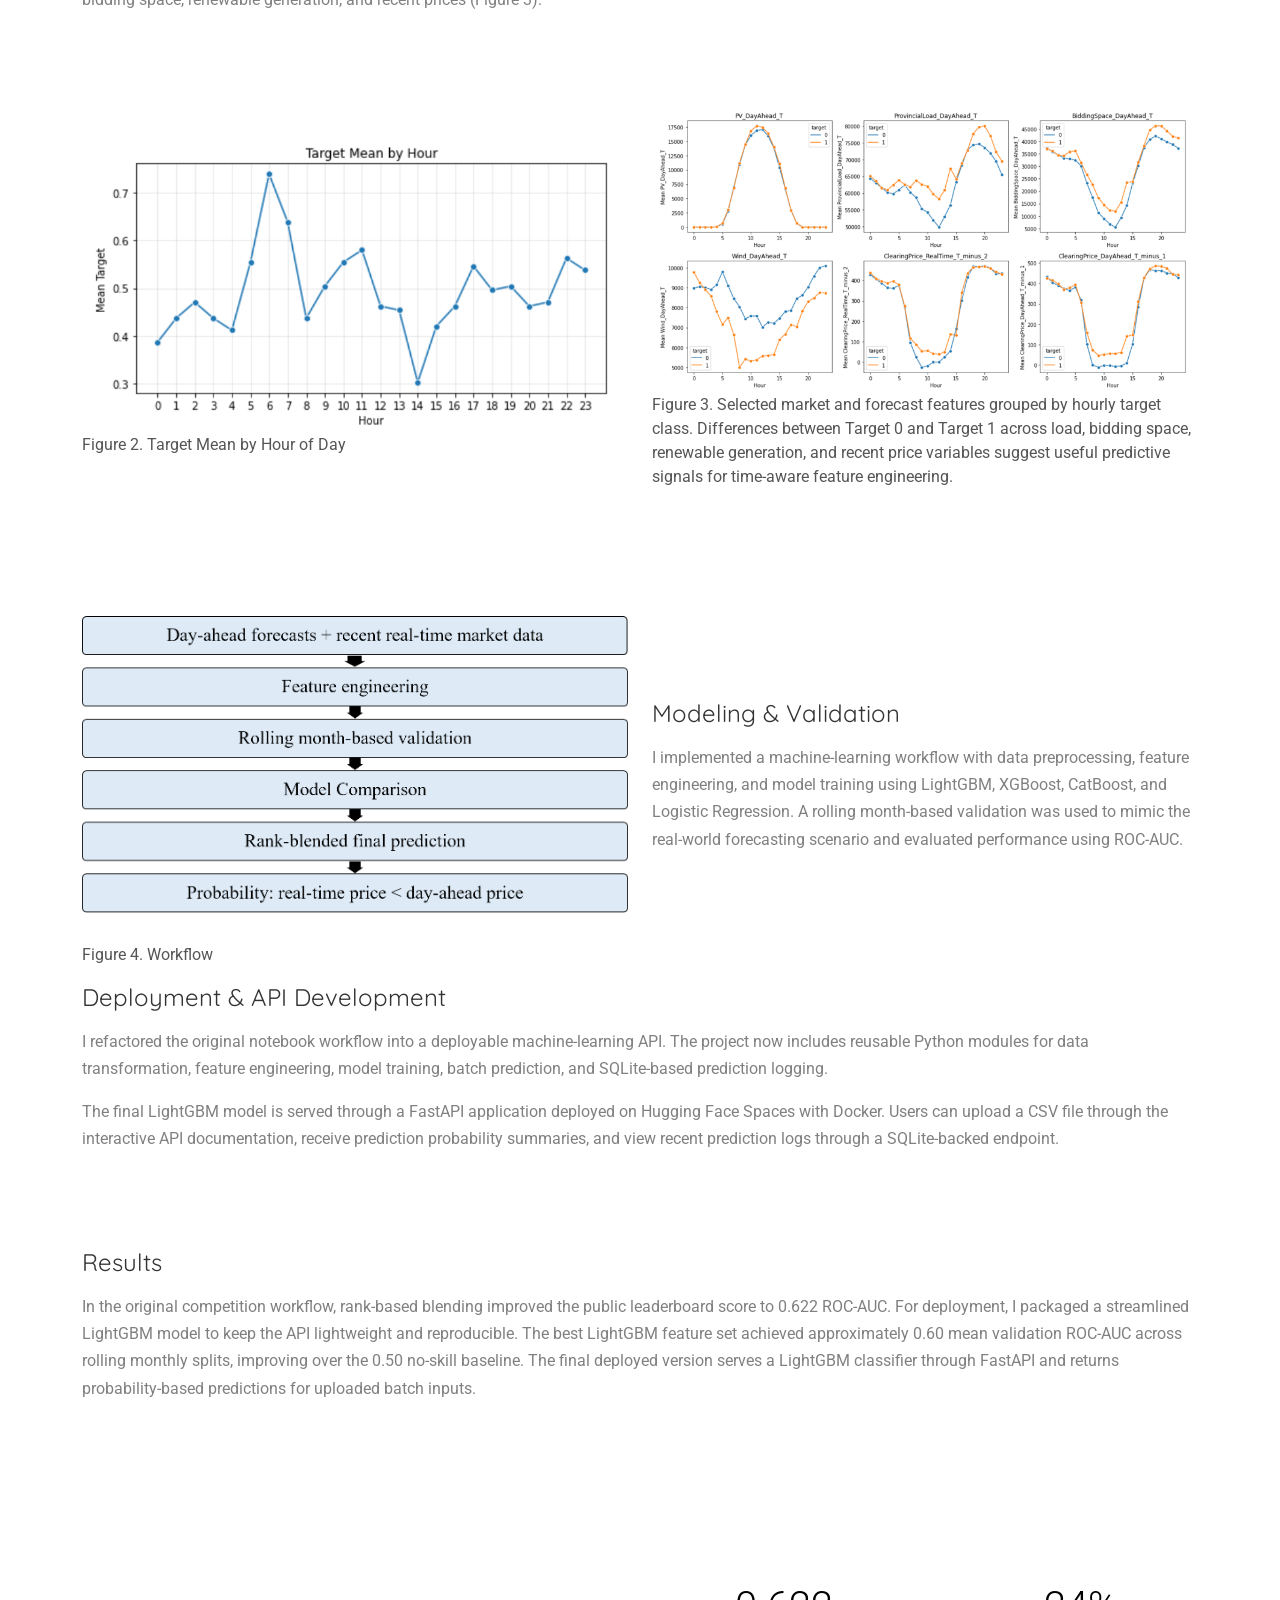
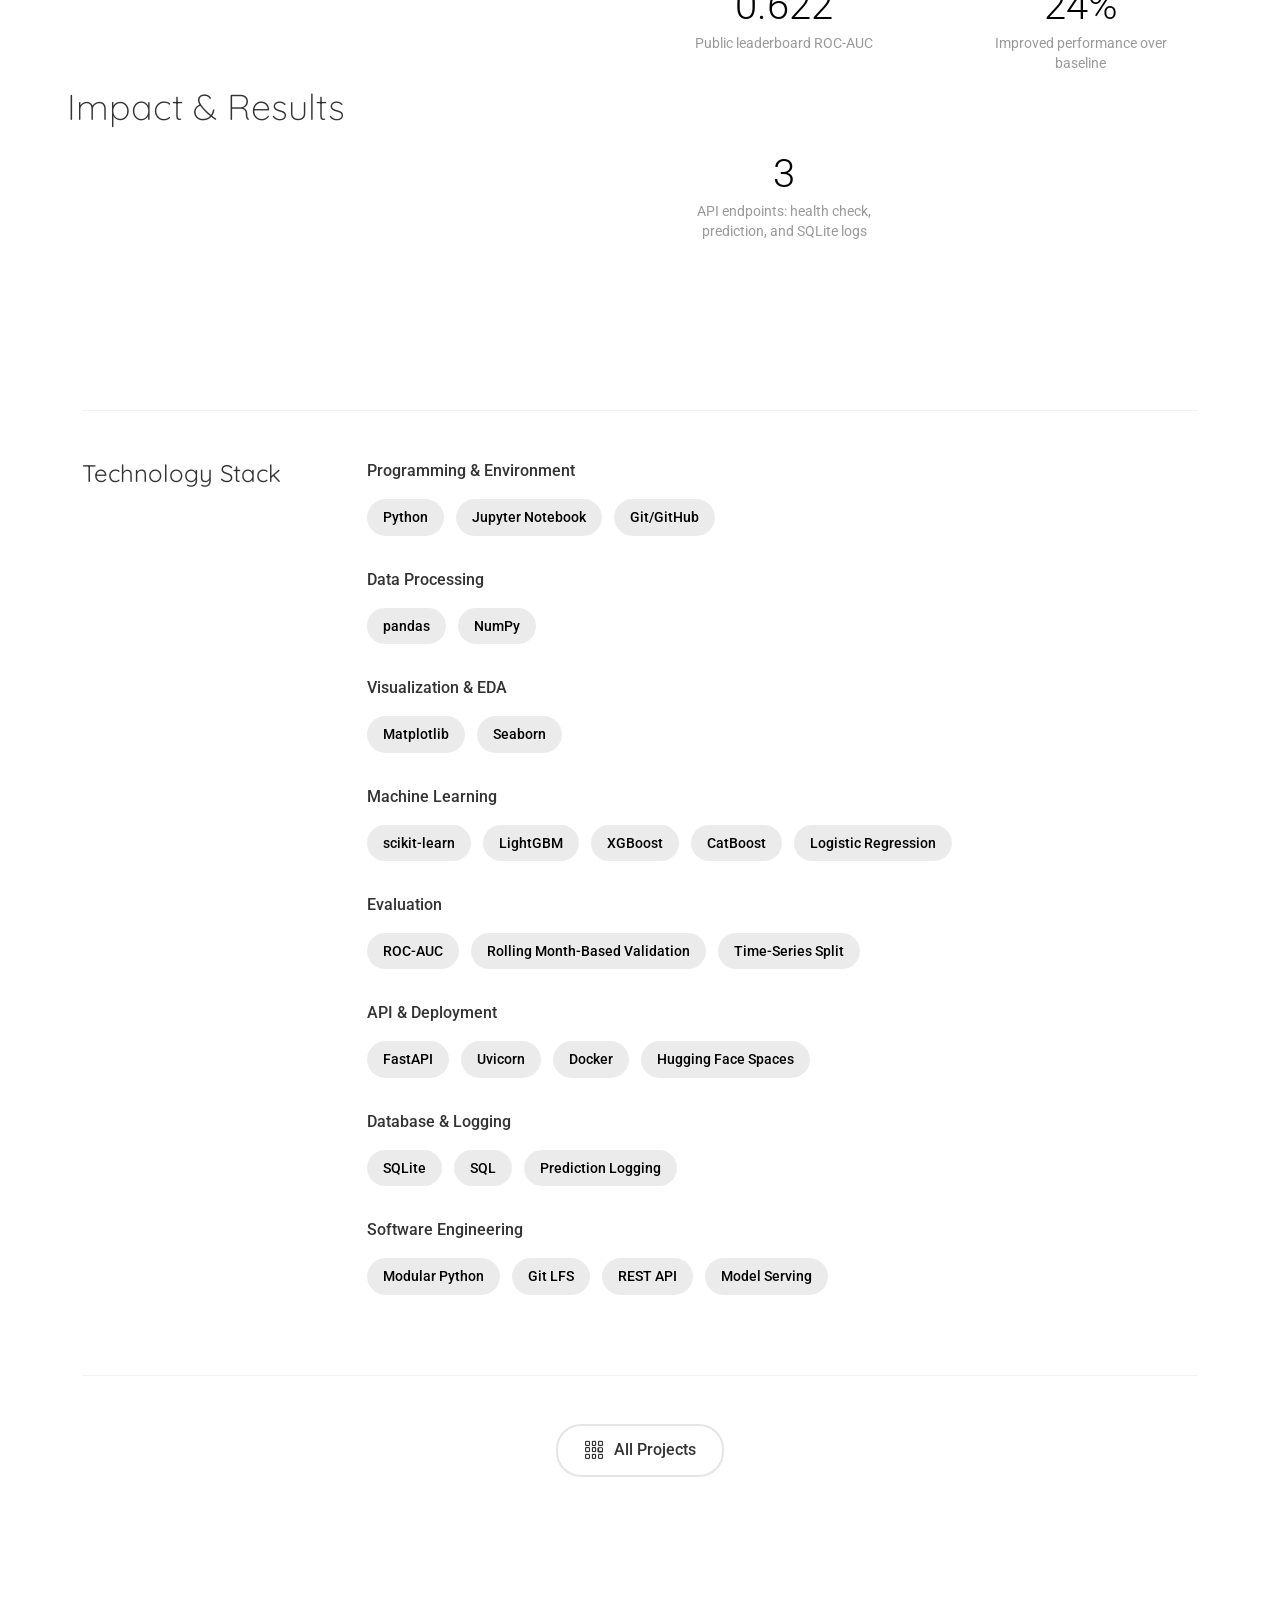
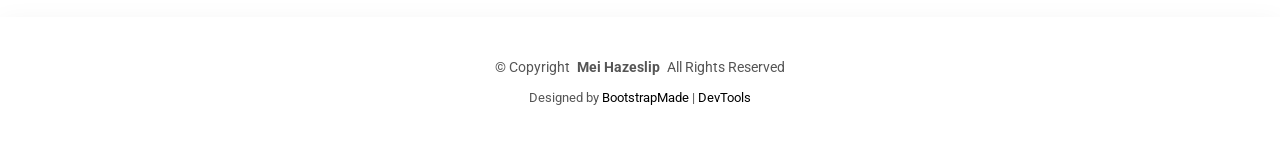
==== commit 7b95dc79: "Update portfolio design and add publications page" ====
--- a/electricity-trading.html
+++ b/electricity-trading.html
@@ -48,9 +48,11 @@
 
       <nav id="navmenu" class="navmenu">
         <ul>
-          <li><a href="/">Home</a></li>
-          <li><a href="/#portfolio">Portfolio</a></li>
-          <li><a href="/#contact">Contact</a></li>
+          <li><a href="index.html">Home</a></li>
+          <li><a href="index.html#portfolio">Portfolio</a></li>
+          <li><a href="publications.html">Publications</a></li>
+          <li><a href="index.html#about">About</a></li>
+          <li><a href="index.html#contact">Contact</a></li>
         </ul>
         <i class="mobile-nav-toggle d-xl-none bi bi-list"></i>
       </nav>
@@ -65,8 +67,8 @@
       <div class="breadcrumbs">
         <nav aria-label="breadcrumb">
           <ol class="breadcrumb">
-            <li class="breadcrumb-item"><a href="/"><i class="bi bi-house"></i> Home</a></li>
-            <li class="breadcrumb-item"><a href="/#portfolio">Projects</a></li>
+            <li class="breadcrumb-item"><a href="index.html"><i class="bi bi-house"></i> Home</a>
+            <li class="breadcrumb-item"><a href="index.html#portfolio">Projects</a>
             <li class="breadcrumb-item active current">Electricity Trading</li>
           </ol>
         </nav>
@@ -374,7 +376,7 @@
         <div class="project-footer" data-aos="fade-up" data-aos-delay="200">
           <div class="footer-navigation project-action-links">
 
-            <a href="/#portfolio" class="project-button all-projects">
+            <a href="index.html#portfolio" class="project-button all-projects">
               <i class="bi bi-grid-3x3-gap"></i>
               <span>All Projects</span>
             </a>
--- a/assets/css/main.css
+++ b/assets/css/main.css
@@ -3561,4 +3561,379 @@
   text-align: center;
   font-size: 0.95rem;
   color: color-mix(in srgb, var(--default-color), transparent 25%);
-}+}
+
+/* ======================================================
+   Simple Hannah-style homepage overrides
+   Added to make index.html: simple intro -> project grid -> profile/contact.
+   ====================================================== */
+.index-page .header {
+  position: relative;
+  box-shadow: none;
+  border: 0;
+  padding: 18px 0;
+}
+
+.index-page .header .logo img {
+  max-height: 56px;
+}
+
+.index-page .header .logo .sitename {
+  display: none;
+}
+
+.index-page .navmenu a,
+.index-page .navmenu a:focus {
+  font-size: 15px;
+  font-weight: 500;
+  color: #111;
+}
+
+.simple-hero {
+  min-height: auto;
+  padding: 80px 0 70px;
+  display: block;
+}
+
+.simple-hero .display-heading {
+  font-family: var(--heading-font);
+  font-size: clamp(40px, 5vw, 60px);
+  font-weight: 700;
+  line-height: 1.15;
+  color: #222;
+}
+
+.simple-hero .hero-divider {
+  width: 90px;
+  height: 2px;
+  background: var(--accent-color);
+  margin: 18px auto 22px;
+  position: relative;
+}
+
+.simple-hero .hero-divider::after {
+  content: "";
+  width: 9px;
+  height: 9px;
+  border-radius: 50%;
+  background: var(--accent-color);
+  position: absolute;
+  top: 50%;
+  left: 50%;
+  transform: translate(-50%, -50%);
+}
+
+.simple-hero .lead {
+  max-width: 620px;
+  font-size: 16px;
+  line-height: 1.8;
+  color: color-mix(in srgb, var(--default-color), transparent 30%);
+}
+
+.portfolio {
+  padding-top: 20px;
+}
+
+.portfolio .portfolio-filters-wrapper {
+  margin-bottom: 50px;
+}
+
+.portfolio .portfolio-filters {
+  background: #ffe4ec;
+  padding: 18px 36px;
+  gap: 34px;
+  box-shadow: 18px 12px 0 #f6c6d0;
+}
+
+.portfolio .portfolio-filters::after,
+.portfolio .portfolio-filters li::after {
+  display: none;
+}
+
+.portfolio .portfolio-filters li {
+  padding: 0;
+  text-transform: uppercase;
+  font-size: 13px;
+  color: #111;
+}
+
+.portfolio .portfolio-filters li.filter-active {
+  color: var(--accent-color);
+}
+
+.portfolio .portfolio-card {
+  background: transparent;
+}
+
+.portfolio .portfolio-card:hover {
+  transform: none;
+}
+
+.portfolio .image-container {
+  border-radius: 4px;
+  aspect-ratio: 4 / 3;
+}
+
+.portfolio .content {
+  padding: 16px 0 30px;
+}
+
+.portfolio .content h3 {
+  font-size: 17px;
+  font-weight: 600;
+}
+
+.contact {
+  padding-top: 90px;
+  padding-bottom: 90px;
+}
+
+.contact-profile-img {
+  max-width: 260px;
+  border-radius: 12px;
+  box-shadow: 0 18px 45px color-mix(in srgb, var(--default-color), transparent 88%);
+}
+
+.contact .simple-contact {
+  background: transparent;
+  padding: 0;
+}
+
+.contact .simple-contact .contact-header {
+  margin-bottom: 34px;
+}
+
+.contact .simple-contact .contact-header p {
+  max-width: 520px;
+}
+
+@media (max-width: 768px) {
+  .simple-hero {
+    padding: 55px 0 45px;
+  }
+
+  .portfolio .portfolio-filters {
+    width: 100%;
+    gap: 18px;
+    padding: 16px 20px;
+    box-shadow: 10px 8px 0 #ffe8dc;
+  }
+
+  .contact-profile-img {
+    max-width: 210px;
+  }
+}
+
+
+/* ======================================================
+   Publications page + separated About / Contact updates
+   ====================================================== */
+.index-page .navmenu ul,
+.publications-page .navmenu ul,
+.portfolio-details-page .navmenu ul {
+  gap: 24px;
+}
+
+.about-split {
+  padding-top: 90px;
+  padding-bottom: 90px;
+}
+
+.about-profile-img {
+  max-width: 360px;
+  width: 100%;
+  border-radius: 2px;
+  box-shadow: 0 18px 45px color-mix(in srgb, var(--default-color), transparent 90%);
+}
+
+.about-copy h2,
+.contact-work h2,
+.publications-hero h1 {
+  font-family: var(--heading-font);
+  font-size: clamp(38px, 5vw, 56px);
+  font-weight: 700;
+  line-height: 1.1;
+  color: #222;
+  margin-bottom: 18px;
+}
+
+.section-divider {
+  width: 120px;
+  height: 2px;
+  background: var(--accent-color);
+  margin: 0 0 30px 0;
+  position: relative;
+}
+
+.section-divider::before {
+  content: "";
+  position: absolute;
+  left: 0;
+  top: 50%;
+  width: 12px;
+  height: 12px;
+  border-radius: 50%;
+  background: var(--accent-color);
+  transform: translateY(-50%);
+}
+
+.about-copy p {
+  font-size: 17px;
+  line-height: 1.75;
+  color: #222;
+  margin-bottom: 18px;
+}
+
+.contact-work {
+  background: #fff1f5;
+  padding-top: 110px;
+  padding-bottom: 90px;
+}
+
+.contact-work h2 {
+  font-size: 28px;
+  margin-bottom: 28px;
+}
+
+.contact-social-links {
+  gap: 32px;
+  margin-bottom: 28px;
+}
+
+.contact-social-links a {
+  color: color-mix(in srgb, #000000, transparent 40%);
+  font-size: 36px;
+  transition: all 0.25s ease;
+}
+
+.contact-social-links a:hover {
+  color: var(--accent-color);
+  transform: translateY(-3px);
+}
+
+.contact-note,
+.contact-note a {
+  color: #222;
+  font-size: 16px;
+}
+
+.publications-page .header {
+  position: relative !important;
+  box-shadow: none;
+}
+
+.publications-hero {
+  padding-top: 80px;
+  padding-bottom: 35px;
+}
+
+.publications-hero .lead {
+  max-width: 680px;
+  font-size: 17px;
+  line-height: 1.8;
+  color: color-mix(in srgb, var(--default-color), transparent 25%);
+  margin-bottom: 28px;
+}
+
+.scholar-button {
+  display: inline-flex;
+  align-items: center;
+  justify-content: center;
+  gap: 10px;
+  border: 1px solid color-mix(in srgb, var(--default-color), transparent 75%);
+  border-radius: 999px;
+  padding: 12px 22px;
+  color: #222;
+  font-weight: 600;
+  background: #fff;
+}
+
+.scholar-button:hover {
+  border-color: var(--accent-color);
+  color: var(--accent-color);
+  transform: translateY(-2px);
+}
+
+.publications-list-section {
+  padding-top: 25px;
+  padding-bottom: 100px;
+}
+
+.publications-list {
+  max-width: 980px;
+  margin: 0 auto;
+}
+
+.publication-item {
+  display: grid;
+  grid-template-columns: 110px 1fr;
+  gap: 28px;
+  padding: 30px 0;
+  border-bottom: 1px solid color-mix(in srgb, var(--default-color), transparent 88%);
+}
+
+.publication-item:first-child {
+  border-top: 1px solid color-mix(in srgb, var(--default-color), transparent 88%);
+}
+
+.publication-year {
+  font-family: var(--heading-font);
+  font-size: 26px;
+  font-weight: 700;
+  color: var(--accent-color);
+  line-height: 1.2;
+}
+
+.publication-text p {
+  font-size: 16px;
+  line-height: 1.75;
+  color: #333;
+  margin-bottom: 8px;
+}
+
+.publication-text a {
+  font-size: 15px;
+  word-break: break-word;
+  color: var(--accent-color);
+}
+
+@media (max-width: 768px) {
+  .index-page .navmenu ul,
+  .publications-page .navmenu ul,
+  .portfolio-details-page .navmenu ul {
+    gap: 14px;
+  }
+
+  .about-split {
+    text-align: center;
+    padding-top: 65px;
+    padding-bottom: 65px;
+  }
+
+  .section-divider {
+    margin-left: auto;
+    margin-right: auto;
+  }
+
+  .about-profile-img {
+    max-width: 280px;
+  }
+
+  .contact-work {
+    padding-top: 75px;
+    padding-bottom: 70px;
+  }
+
+  .contact-social-links {
+    gap: 22px;
+  }
+
+  .contact-social-links a {
+    font-size: 30px;
+  }
+
+  .publication-item {
+    grid-template-columns: 1fr;
+    gap: 10px;
+  }
+}
